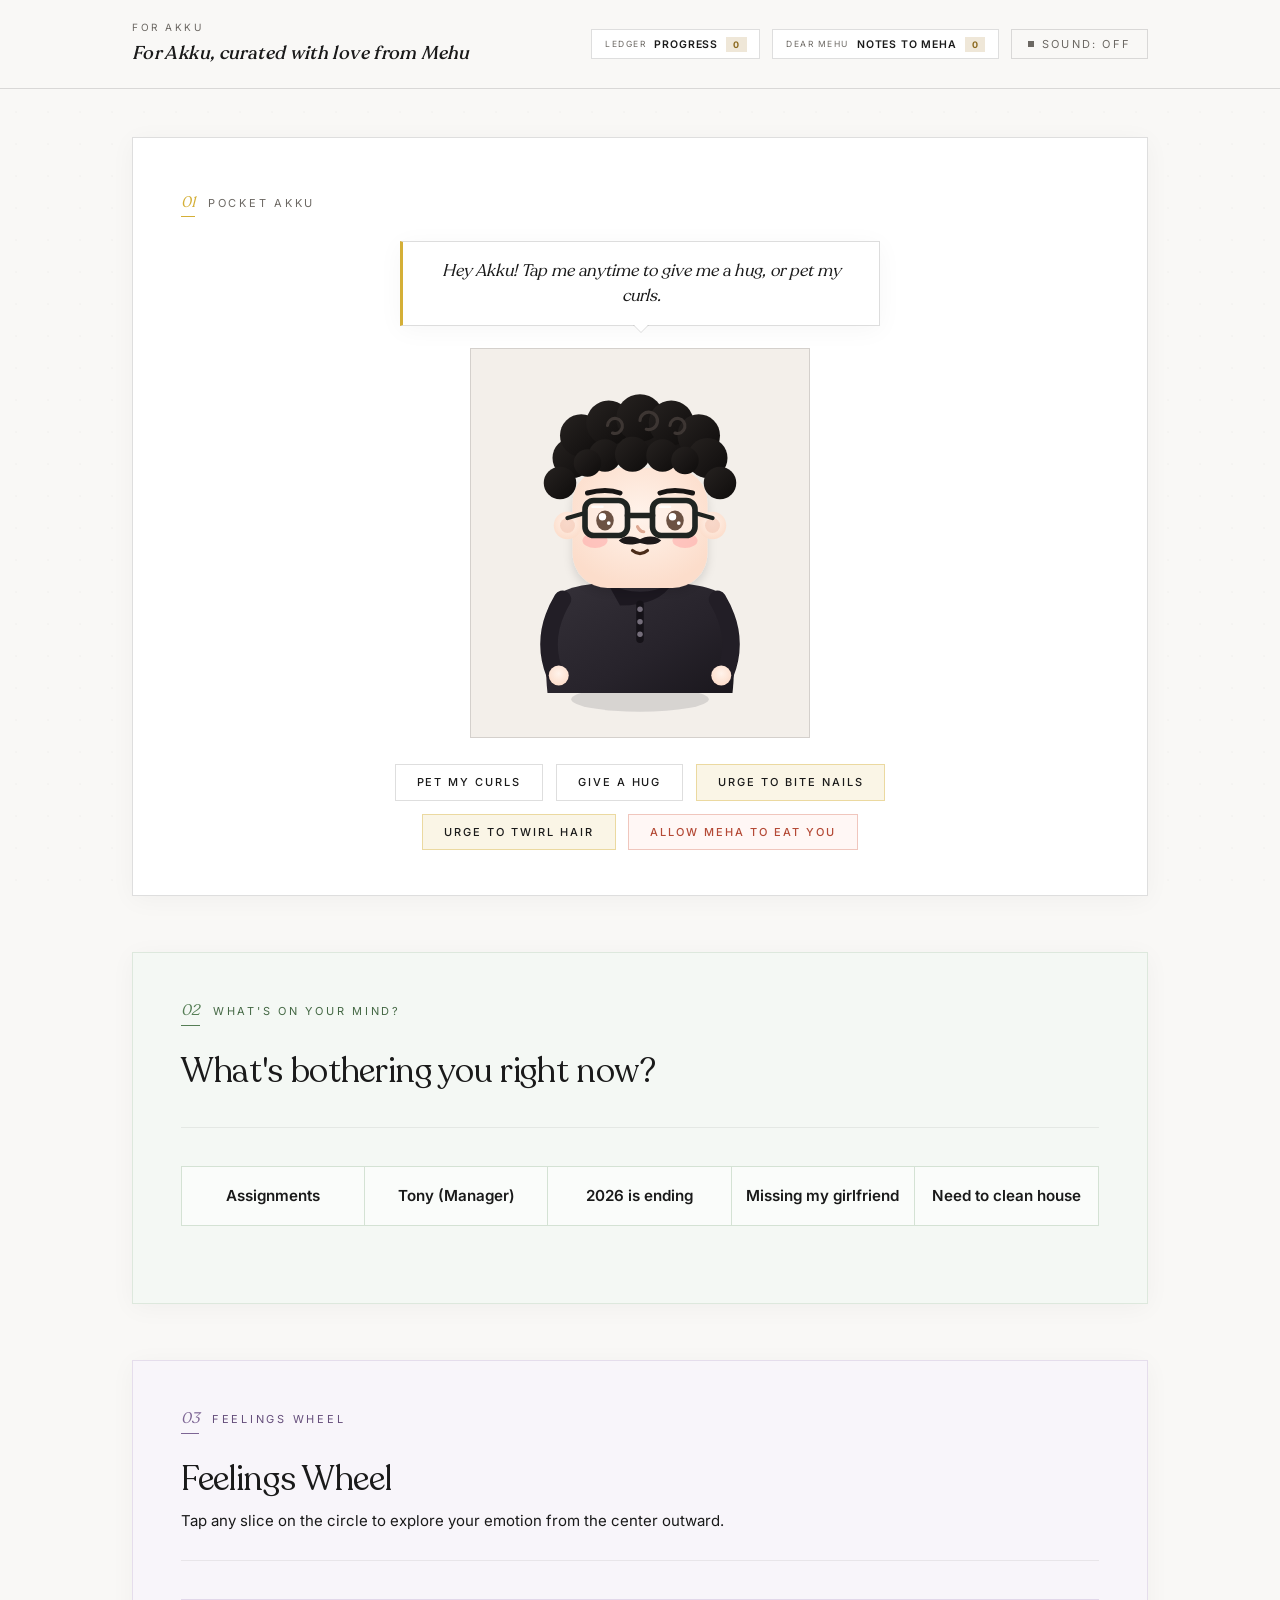
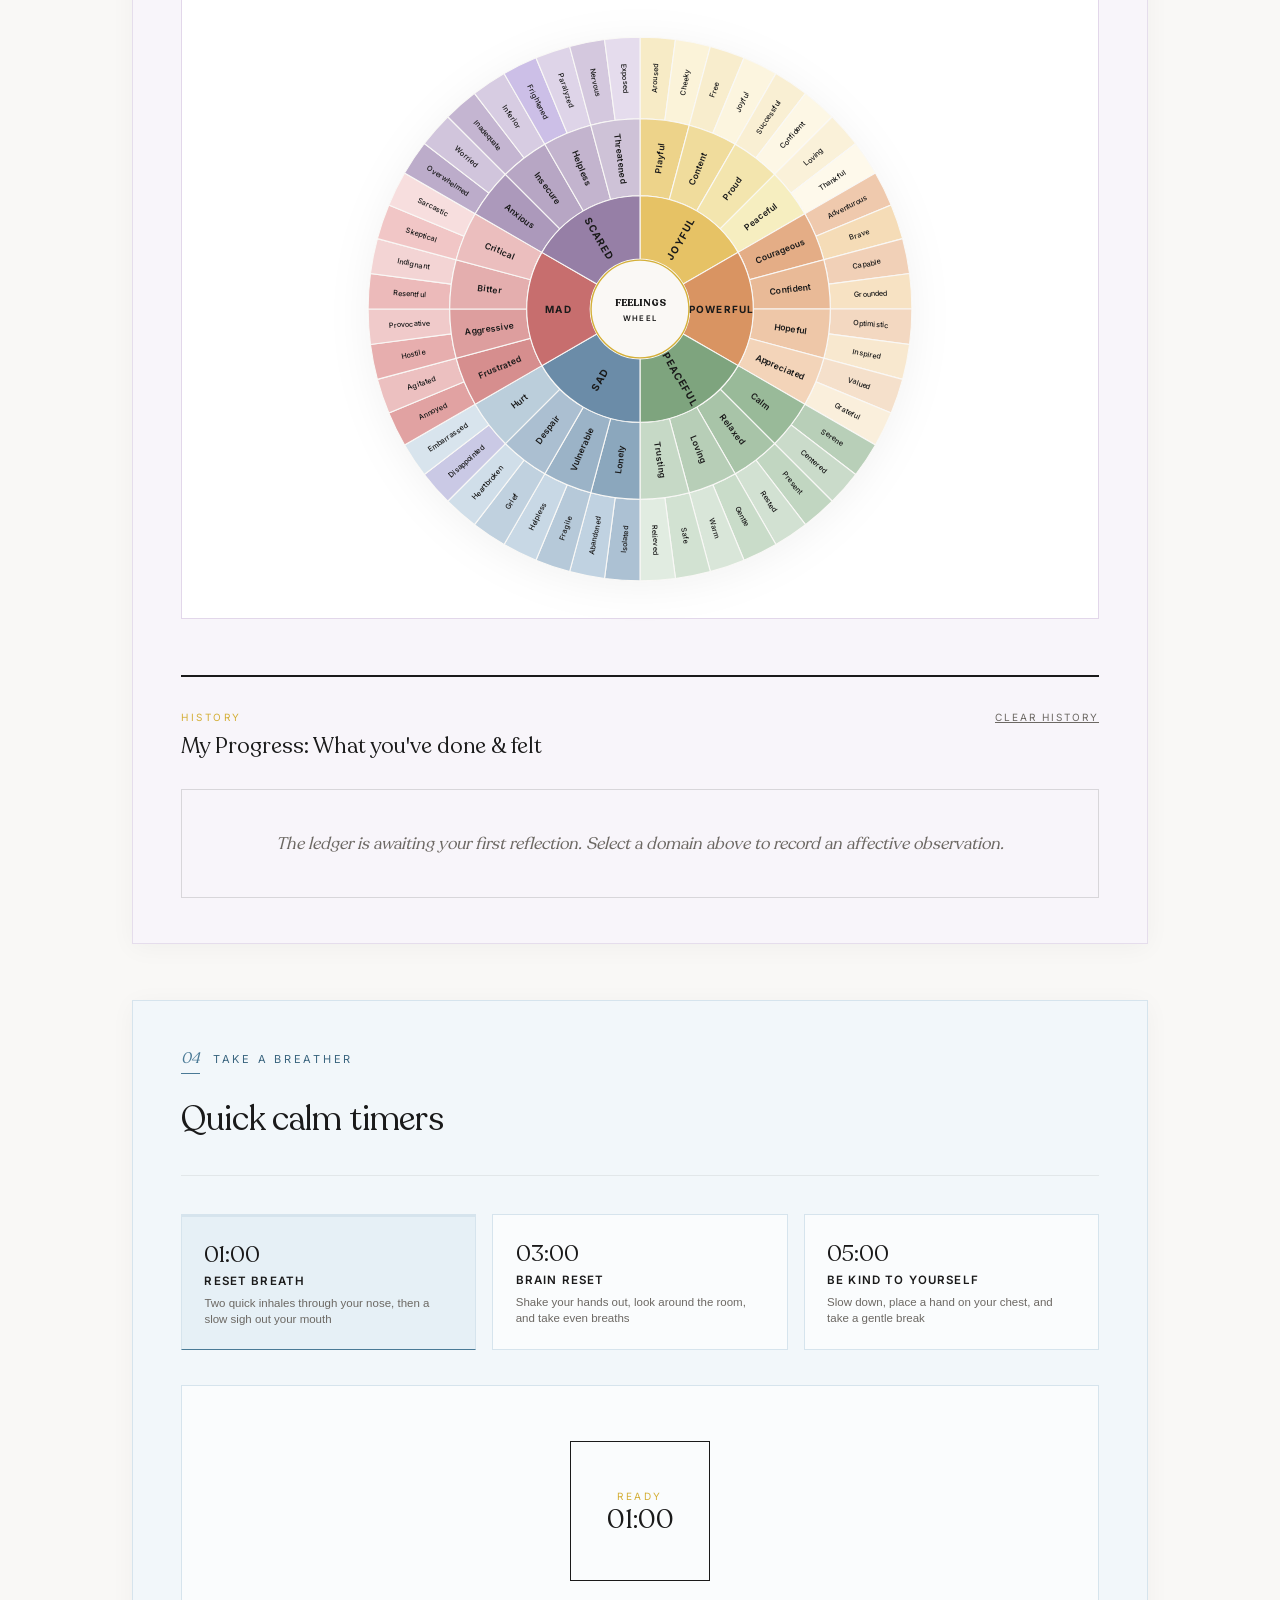
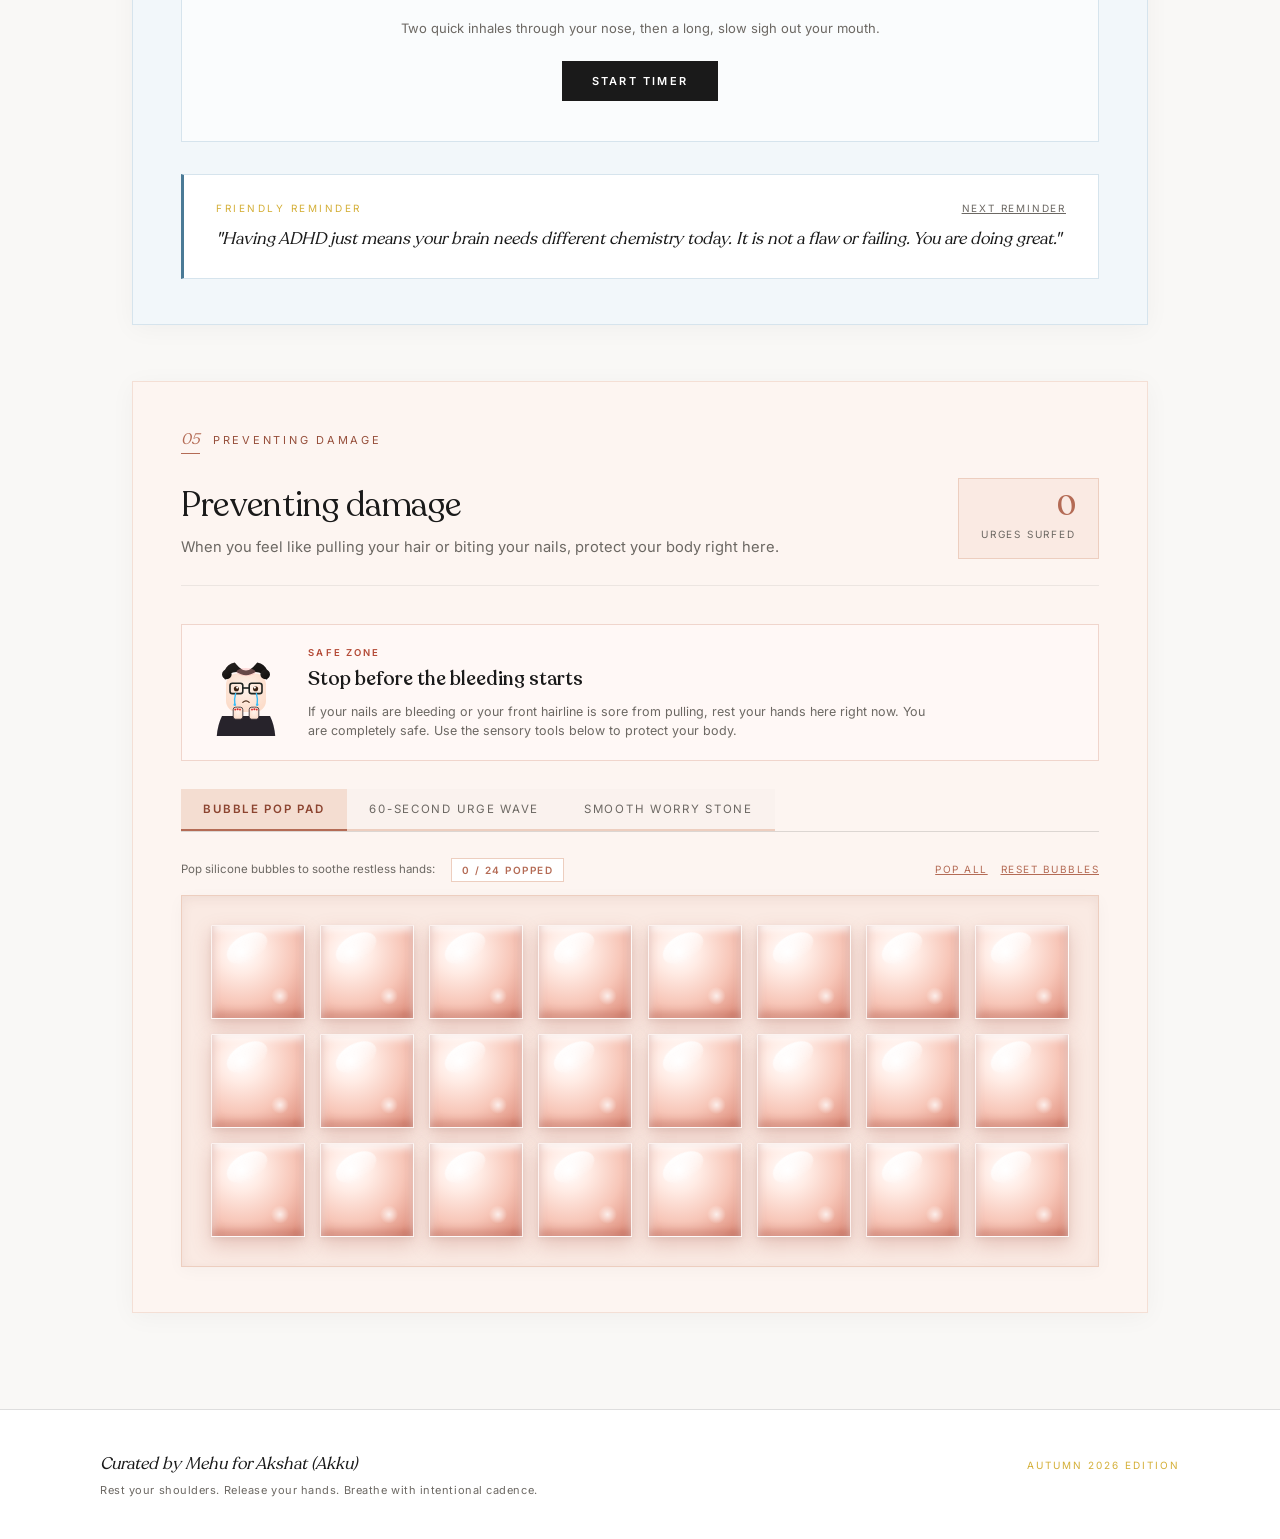
==== akku-needs/index.html @ 4891d992 "Deploy top-right progress ledger with timestamps, notes to Meha, glossy bubble pop pad with damage p" ====
<!DOCTYPE html>
<html lang="en">
<head>
  <meta charset="UTF-8">
  <meta name="viewport" content="width=device-width, initial-scale=1.0">
  <title>Sanctuary for Akku | Editorial Cognitive Space</title>
  
  <!-- Typography: Recoleta & Inter (with Fraunces & Playfair Display fallback) -->
  <link rel="preconnect" href="https://fonts.googleapis.com">
  <link rel="preconnect" href="https://fonts.gstatic.com" crossorigin>
  <link rel="preload" href="./fonts/Recoleta-Regular.woff2" as="font" type="font/woff2" crossorigin>
  <link rel="preload" href="./fonts/Recoleta-Medium.woff2" as="font" type="font/woff2" crossorigin>
  <link rel="preload" href="./fonts/Recoleta-Bold.woff2" as="font" type="font/woff2" crossorigin>
  <link href="https://fonts.googleapis.com/css2?family=Fraunces:ital,opsz,wght@0,9..144,400..700;1,9..144,400..700&family=Inter:wght@300;400;500;600;700&family=Playfair+Display:ital,wght@0,400;0,500;0,600;0,700;1,400;1,500;1,600&display=swap" rel="stylesheet">
  
  <link rel="stylesheet" href="style.css">
  <link rel="icon" href="data:image/svg+xml,<svg xmlns=%22http://www.w3.org/2000/svg%22 viewBox=%220 0 100 100%22><rect width=%22100%22 height=%22100%22 fill=%22%231A1A1A%22/><text y=%2265%22 x=%2225%22 font-family=%22serif%22 font-size=%2250%22 fill=%22%23D4AF37%22>A</text></svg>">
</head>
<body>

  <!-- Minimal Archival Grid Background -->
  <div class="editorial-grain"></div>

  <!-- Top Navigation / Editorial Bar -->
  <header class="editorial-nav">
    <div class="nav-container">
      <div class="nav-left">
        <span class="overline-label">For Akku</span>
        <h1 class="nav-title">For Akku, curated with love from Mehu</h1>
      </div>
      <div class="nav-right">
        <button id="topProgressBtn" class="editorial-nav-btn" title="View all saved progress with dates and times" aria-label="Progress Log">
          <span class="nav-btn-tag">Ledger</span>
          <span class="nav-btn-text">Progress</span>
          <span class="nav-btn-badge" id="progressCountBadge">0</span>
        </button>
        <button id="topNotesBtn" class="editorial-nav-btn" title="View all saved notes to Meha" aria-label="Notes to Meha">
          <span class="nav-btn-tag">Dear Mehu</span>
          <span class="nav-btn-text">Notes to Meha</span>
          <span class="nav-btn-badge" id="notesCountBadge">0</span>
        </button>
        <button id="soundToggle" class="minimal-toggle" title="Toggle Acoustic Feedback" aria-label="Toggle Sound">
          <span class="toggle-dot"></span>
          <span class="toggle-text" id="soundStatusText">Sound: Off</span>
        </button>
      </div>
    </div>
  </header>

  <!-- Editorial Slide-Over Drawer: Progress & Notes to Meha -->
  <div class="editorial-drawer-overlay" id="drawerOverlay" style="display: none;">
    <div class="editorial-drawer" id="editorialDrawer">
      <div class="drawer-header">
        <div class="drawer-tabs-row">
          <button class="drawer-tab active" id="drawerTabProgress" data-tab="progress">
            <span>Progress Ledger</span>
            <span class="drawer-count-badge" id="drawerProgressBadge">0</span>
          </button>
          <button class="drawer-tab" id="drawerTabNotes" data-tab="notes">
            <span>Notes to Meha</span>
            <span class="drawer-count-badge" id="drawerNotesBadge">0</span>
          </button>
        </div>
        <button class="drawer-close-btn" id="drawerCloseBtn" aria-label="Close panel">Close</button>
      </div>

      <!-- Panel 1: Progress Ledger with Date & Time -->
      <div class="drawer-panel active" id="drawerPanelProgress">
        <div class="drawer-panel-intro">
          <p class="drawer-intro-text">Every action step, calming timer, feelings reflection, and safe urge wave is tracked here with exact dates and times.</p>
          <button class="drawer-clear-btn" id="drawerClearProgressBtn">Clear Progress</button>
        </div>
        <div class="drawer-entries-list" id="drawerProgressList">
          <!-- Dynamically populated -->
        </div>
      </div>

      <!-- Panel 2: Notes to Meha -->
      <div class="drawer-panel" id="drawerPanelNotes">
        <div class="notes-composer-box">
          <span class="composer-overline">Leave a love note</span>
          <h4 class="composer-title">Write a note to Meha</h4>
          <textarea id="drawerNoteInput" class="composer-textarea" rows="3" placeholder="Write a sweet thought, gratitude, memory, or feeling for Mehu..."></textarea>
          <div class="composer-actions">
            <button id="saveDrawerNoteBtn" class="luxury-action-btn">Save Note to Meha</button>
            <span id="drawerNoteSavedNotice" class="step-done-notice" style="display: none;">Saved for Meha!</span>
          </div>
        </div>

        <div class="notes-history-header">
          <span class="history-label">Saved Love Notes</span>
          <button class="drawer-clear-btn" id="drawerClearNotesBtn">Clear Notes</button>
        </div>
        <div class="drawer-entries-list" id="drawerNotesList">
          <!-- Dynamically populated with saved notes -->
        </div>
      </div>
    </div>
  </div>

  <main class="page-layout">
    
    <!-- Hero Section: Interactive Akshat Companion -->
    <section class="editorial-card hero-section" id="heroSection">
      <div class="section-meta">
        <span class="meta-number">01</span>
        <span class="meta-label">Pocket Akku</span>
      </div>

      <div class="hero-companion-wrapper">
        <!-- Interactive Speech Bubble -->
        <div class="speech-bubble-wrapper" id="speechBubbleWrapper">
          <div id="speechBubble" class="speech-bubble">
            <p id="speechText">Hey Akku! Tap me anytime to give me a hug, or pet my curls.</p>
            <div class="bubble-arrow"></div>
          </div>
        </div>

        <!-- Interactive Akshat Avatar Stage -->
        <div class="portrait-stage" id="avatarStage" tabindex="0" role="button" title="Click Akshat to give him a hug">
          <div class="floating-hearts" id="floatingHearts"></div>

          <svg id="akshatAvatar" viewBox="0 0 240 280" class="portrait-svg" xmlns="http://www.w3.org/2000/svg">
            <defs>
              <radialGradient id="skinGrad" cx="50%" cy="40%" r="60%">
                <stop offset="0%" stop-color="#FFF3EB" />
                <stop offset="100%" stop-color="#FCDDCB" />
              </radialGradient>
              <linearGradient id="hairGrad" x1="0%" y1="0%" x2="100%" y2="100%">
                <stop offset="0%" stop-color="#262220" />
                <stop offset="60%" stop-color="#181514" />
                <stop offset="100%" stop-color="#0E0C0B" />
              </linearGradient>
              <linearGradient id="sweaterGrad" x1="0%" y1="0%" x2="100%" y2="100%">
                <stop offset="0%" stop-color="#353139" />
                <stop offset="60%" stop-color="#27232B" />
                <stop offset="100%" stop-color="#1A171D" />
              </linearGradient>
              <filter id="softShadow" x="-10%" y="-10%" width="120%" height="120%">
                <feDropShadow dx="0" dy="4" stdDeviation="4" flood-opacity="0.12"/>
              </filter>

              <!-- Apple-Bite Mask for Allow Meha to Eat You (punches holes like bites in an apple) -->
              <mask id="avatarBiteMask">
                <rect x="-40" y="-40" width="320" height="360" fill="white" />
                <!-- Dynamic bite cutouts (black shapes punch holes out of avatar) -->
                <g id="biteCutouts"></g>
              </mask>
            </defs>

            <!-- Shadow underneath -->
            <ellipse cx="120" cy="265" rx="55" ry="10" fill="#3A3845" opacity="0.15" class="ground-shadow" />

            <!-- Main Avatar Content (masked with bite cutouts) -->
            <g id="avatarContentGroup" mask="url(#avatarBiteMask)">

              <!-- Broad Shoulders & Cozy Charcoal Henley Shirt -->
              <g class="body-group">
                <path d="M 60 178 C 50 195, 42 225, 46 260 L 194 260 C 198 225, 190 195, 180 178 C 160 168, 80 168, 60 178 Z" fill="url(#sweaterGrad)" />
                <!-- Henley Collarless Curved Neckline -->
                <path d="M 94 172 Q 120 186 146 172 Q 136 190 104 190 Z" fill="#1C1820" />
                <!-- Henley Central Button Placket -->
                <rect x="117" y="186" width="6" height="34" rx="3" fill="#151218" />
                <!-- Little Henley Buttons -->
                <circle cx="120" cy="193" r="2.2" fill="#756E7B" />
                <circle cx="120" cy="203" r="2.2" fill="#756E7B" />
                <circle cx="120" cy="213" r="2.2" fill="#756E7B" />

                <!-- Normal Arms: Resting safely on desk -->
                <g id="normalArms">
                  <path d="M 58 185 Q 40 215 52 245" stroke="#221E26" stroke-width="14" stroke-linecap="round" fill="none" />
                  <path d="M 182 185 Q 200 215 188 245" stroke="#221E26" stroke-width="14" stroke-linecap="round" fill="none" />
                  <circle cx="55" cy="246" r="8" fill="url(#skinGrad)" />
                  <circle cx="185" cy="246" r="8" fill="url(#skinGrad)" />
                </g>

                <!-- Distressed Arms: Raised Hands with Short Bitten Nails & Bleeding Red Dots -->
                <g id="distressedArms" style="display: none;">
                  <!-- Left Arm & Hand -->
                  <path d="M 58 185 Q 46 160 88 162" stroke="#221E26" stroke-width="14" stroke-linecap="round" fill="none" />
                  <circle cx="92" cy="162" r="10" fill="url(#skinGrad)" />
                  <!-- 4 stubby fingers with bitten-down nails -->
                  <rect x="83" y="146" width="5.5" height="14" rx="2.5" fill="url(#skinGrad)" />
                  <rect x="89.5" y="143" width="5.5" height="17" rx="2.5" fill="url(#skinGrad)" />
                  <rect x="96" y="144" width="5.5" height="16" rx="2.5" fill="url(#skinGrad)" />
                  <rect x="102.5" y="148" width="5" height="12" rx="2.5" fill="url(#skinGrad)" />
                  <!-- Small bitten nails -->
                  <rect x="84" y="147" width="3.5" height="2" fill="#E8D5CA" />
                  <rect x="90.5" y="144" width="3.5" height="2" fill="#E8D5CA" />
                  <rect x="97" y="145" width="3.5" height="2" fill="#E8D5CA" />
                  <rect x="103.5" y="149" width="3" height="1.8" fill="#E8D5CA" />
                  <!-- Bleeding red dots on bitten nails -->
                  <circle cx="85.8" cy="149" r="1.6" fill="#DC2626" />
                  <circle cx="92.2" cy="146" r="1.8" fill="#DC2626" />
                  <circle cx="98.8" cy="147" r="1.7" fill="#DC2626" />
                  <circle cx="105" cy="151" r="1.4" fill="#DC2626" />

                  <!-- Right Arm & Hand -->
                  <path d="M 182 185 Q 194 160 152 162" stroke="#221E26" stroke-width="14" stroke-linecap="round" fill="none" />
                  <circle cx="148" cy="162" r="10" fill="url(#skinGrad)" />
                  <!-- 4 stubby fingers with bitten-down nails -->
                  <rect x="132.5" y="148" width="5" height="12" rx="2.5" fill="url(#skinGrad)" />
                  <rect x="138.5" y="144" width="5.5" height="16" rx="2.5" fill="url(#skinGrad)" />
                  <rect x="145" y="143" width="5.5" height="17" rx="2.5" fill="url(#skinGrad)" />
                  <rect x="151.5" y="146" width="5.5" height="14" rx="2.5" fill="url(#skinGrad)" />
                  <!-- Small bitten nails -->
                  <rect x="133.5" y="149" width="3" height="1.8" fill="#E8D5CA" />
                  <rect x="139.5" y="145" width="3.5" height="2" fill="#E8D5CA" />
                  <rect x="146" y="144" width="3.5" height="2" fill="#E8D5CA" />
                  <rect x="152.5" y="147" width="3.5" height="2" fill="#E8D5CA" />
                  <!-- Bleeding red dots on bitten nails -->
                  <circle cx="135" cy="151" r="1.4" fill="#DC2626" />
                  <circle cx="141.2" cy="147" r="1.7" fill="#DC2626" />
                  <circle cx="147.8" cy="146" r="1.8" fill="#DC2626" />
                  <circle cx="154.2" cy="149" r="1.6" fill="#DC2626" />
                </g>
              </g>

              <!-- Head Group (Square Jawline + Fair Skin + Memoji Details) -->
              <g class="head-group" id="headGroup">
                <rect x="66" y="80" width="108" height="96" rx="28" fill="url(#skinGrad)" filter="url(#softShadow)" />

                <!-- Ears -->
                <circle cx="62" cy="126" r="11" fill="url(#skinGrad)" />
                <circle cx="178" cy="126" r="11" fill="url(#skinGrad)" />
                <circle cx="62" cy="126" r="6" fill="#F4C7B5" opacity="0.6" />
                <circle cx="178" cy="126" r="6" fill="#F4C7B5" opacity="0.6" />

                <!-- Blush Cheeks -->
                <ellipse cx="84" cy="138" rx="10" ry="6" fill="#FF9A9E" opacity="0.45" class="blush" id="leftBlush" />
                <ellipse cx="156" cy="138" rx="10" ry="6" fill="#FF9A9E" opacity="0.45" class="blush" id="rightBlush" />

                <!-- Normal Brown Eyes -->
                <g class="eyes" id="avatarEyes">
                  <ellipse cx="92" cy="122" rx="7" ry="8" fill="#4B2C1A" />
                  <circle cx="90" cy="119" r="3" fill="#FFFFFF" />
                  <circle cx="95" cy="124" r="1.5" fill="#FFFFFF" />
                  <ellipse cx="148" cy="122" rx="7" ry="8" fill="#4B2C1A" />
                  <circle cx="146" cy="119" r="3" fill="#FFFFFF" />
                  <circle cx="151" cy="124" r="1.5" fill="#FFFFFF" />
                </g>

                <!-- Happy Squinting Eyes (for hugs & petting curls) -->
                <g class="eyes-happy" id="avatarHappyEyes" style="display: none;">
                  <path d="M 85 124 Q 92 116 99 124" stroke="#4B2C1A" stroke-width="3.5" stroke-linecap="round" fill="none" />
                  <path d="M 141 124 Q 148 116 155 124" stroke="#4B2C1A" stroke-width="3.5" stroke-linecap="round" fill="none" />
                </g>

                <!-- Sad Distressed Eyes with Crying Streaming Tears -->
                <g class="eyes-sad" id="avatarSadEyes" style="display: none;">
                  <ellipse cx="92" cy="125" rx="7.5" ry="8.5" fill="#3D2415" />
                  <circle cx="93.5" cy="122" r="3.8" fill="#FFFFFF" />
                  <circle cx="89.5" cy="127" r="1.5" fill="#FFFFFF" />
                  <ellipse cx="148" cy="125" rx="7.5" ry="8.5" fill="#3D2415" />
                  <circle cx="146.5" cy="122" r="3.8" fill="#FFFFFF" />
                  <circle cx="150.5" cy="127" r="1.5" fill="#FFFFFF" />
                  <!-- Teardrop pools beneath lower eyelids -->
                  <ellipse cx="92" cy="133" rx="7" ry="3" fill="#7DD3FC" opacity="0.85" />
                  <ellipse cx="148" cy="133" rx="7" ry="3" fill="#7DD3FC" opacity="0.85" />
                  <!-- Streaming teardrops rolling down cheeks -->
                  <path d="M 88 135 C 84 146, 88 155, 86 164 C 83 155, 87 146, 88 135 Z" fill="#38BDF8" opacity="0.9" />
                  <circle cx="86" cy="165" r="2.8" fill="#38BDF8" />
                  <path d="M 152 135 C 156 146, 152 155, 154 164 C 157 155, 153 146, 152 135 Z" fill="#38BDF8" opacity="0.9" />
                  <circle cx="154" cy="165" r="2.8" fill="#38BDF8" />
                </g>

                <!-- Black Square Glasses (matching his signature look) -->
                <g class="glasses" id="glassesGroup">
                  <rect x="76" y="106" width="34" height="28" rx="7" fill="rgba(255,255,255,0.18)" stroke="#1F2421" stroke-width="4.5" />
                  <rect x="130" y="106" width="34" height="28" rx="7" fill="rgba(255,255,255,0.18)" stroke="#1F2421" stroke-width="4.5" />
                  <line x1="110" y1="118" x2="130" y2="118" stroke="#1F2421" stroke-width="4.5" stroke-linecap="round" />
                  <line x1="76" y1="116" x2="62" y2="120" stroke="#1F2421" stroke-width="3.5" stroke-linecap="round" />
                  <line x1="164" y1="116" x2="178" y2="120" stroke="#1F2421" stroke-width="3.5" stroke-linecap="round" />
                  <line x1="82" y1="111" x2="90" y2="111" stroke="#FFFFFF" stroke-width="2" stroke-linecap="round" opacity="0.75" />
                  <line x1="136" y1="111" x2="144" y2="111" stroke="#FFFFFF" stroke-width="2" stroke-linecap="round" opacity="0.75" />
                </g>

                <!-- Eyebrows: Normal vs Sad -->
                <g id="normalEyebrows">
                  <path d="M 78 100 Q 93 96 104 100" stroke="#181514" stroke-width="4" stroke-linecap="round" fill="none" />
                  <path d="M 136 100 Q 147 96 162 100" stroke="#181514" stroke-width="4" stroke-linecap="round" fill="none" />
                </g>
                <g id="sadEyebrows" style="display: none;">
                  <path d="M 76 96 Q 90 102 104 96" stroke="#181514" stroke-width="4" stroke-linecap="round" fill="none" />
                  <path d="M 136 96 Q 150 102 164 96" stroke="#181514" stroke-width="4" stroke-linecap="round" fill="none" />
                </g>

                <!-- Nose -->
                <path d="M 118 127 Q 120 131 123 131" stroke="#DDA892" stroke-width="2.5" stroke-linecap="round" fill="none" />

                <!-- Akshat's Signature Cute Moustache -->
                <path id="avatarMoustache" d="M 103 138 C 109 133, 116 135, 120 137 C 124 135, 131 133, 137 138 C 132 143, 124 141, 120 140 C 116 141, 108 143, 103 138 Z" fill="#1C1819" />

                <!-- Mouth: Normal smile vs Sad frown -->
                <path id="avatarMouth" d="M 114 146 Q 120 151 126 146" stroke="#4B2C1A" stroke-width="2.5" stroke-linecap="round" fill="none" />
                <path id="avatarSadMouth" d="M 113 151 Q 120 144 127 151" stroke="#4B2C1A" stroke-width="2.5" stroke-linecap="round" fill="none" style="display: none;" />

                <!-- Distressed Hair: Balding from the front from hair pulling / twirling -->
                <g class="distressed-hair-group" id="distressedHairGroup" style="display: none;">
                  <!-- Receded hairline base shape with high exposed forehead -->
                  <path d="M 64 94 C 54 84, 60 56, 85 54 C 95 62, 105 68, 120 68 C 135 68, 145 62, 155 54 C 180 56, 186 84, 176 94 C 172 82, 160 74, 150 74 C 138 78, 132 82, 120 82 C 108 82, 102 78, 90 74 C 80 74, 68 82, 64 94 Z" fill="url(#hairGrad)" />
                  <!-- Exposed irritated scalp on the high balding forehead -->
                  <ellipse cx="120" cy="74" rx="26" ry="12" fill="#FCA5A5" opacity="0.32" />
                  <!-- Side curls still remaining -->
                  <circle cx="66" cy="76" r="14" fill="url(#hairGrad)" />
                  <circle cx="56" cy="92" r="12" fill="url(#hairGrad)" />
                  <circle cx="174" cy="76" r="14" fill="url(#hairGrad)" />
                  <circle cx="184" cy="92" r="12" fill="url(#hairGrad)" />
                  <!-- Thinning, sparse broken hair strands on balding front -->
                  <path d="M 112 66 Q 115 72 113 78" stroke="#262220" stroke-width="1.8" stroke-linecap="round" fill="none" />
                  <path d="M 120 64 Q 122 71 121 77" stroke="#262220" stroke-width="1.8" stroke-linecap="round" fill="none" />
                  <path d="M 127 66 Q 125 72 128 78" stroke="#262220" stroke-width="1.8" stroke-linecap="round" fill="none" />
                </g>

                <!-- Curly Dark Hair (normal full cute curls) -->
                <g class="curls-group" id="curlsGroup">
                  <path d="M 62 94 C 52 80, 58 48, 85 42 C 105 36, 135 36, 155 42 C 182 48, 188 80, 178 94 C 174 80, 162 68, 150 68 C 136 68, 130 76, 120 74 C 110 76, 104 68, 90 68 C 78 68, 68 80, 62 94 Z" fill="url(#hairGrad)" />

                  <!-- Clustered Curls -->
                  <circle cx="66" cy="72" r="16" fill="url(#hairGrad)" class="curl-cluster" />
                  <circle cx="56" cy="92" r="13" fill="url(#hairGrad)" class="curl-cluster" />
                  <circle cx="73" cy="54" r="17" fill="url(#hairGrad)" class="curl-cluster" />
                  <circle cx="95" cy="44" r="18" fill="url(#hairGrad)" class="curl-cluster" />
                  <circle cx="120" cy="40" r="19" fill="url(#hairGrad)" class="curl-cluster" />
                  <circle cx="145" cy="44" r="18" fill="url(#hairGrad)" class="curl-cluster" />
                  <circle cx="167" cy="54" r="17" fill="url(#hairGrad)" class="curl-cluster" />
                  <circle cx="174" cy="72" r="16" fill="url(#hairGrad)" class="curl-cluster" />
                  <circle cx="184" cy="92" r="13" fill="url(#hairGrad)" class="curl-cluster" />
                  <circle cx="92" cy="70" r="13" fill="url(#hairGrad)" class="curl-cluster" />
                  <circle cx="114" cy="69" r="14" fill="url(#hairGrad)" class="curl-cluster" />
                  <circle cx="138" cy="70" r="13" fill="url(#hairGrad)" class="curl-cluster" />
                  <circle cx="156" cy="74" r="11" fill="url(#hairGrad)" class="curl-cluster" />
                  <circle cx="78" cy="76" r="11" fill="url(#hairGrad)" class="curl-cluster" />

                  <!-- Curl Wave Accents -->
                  <path d="M 94 46 A 6 6 0 1 1 98 52" stroke="#3D3633" stroke-width="2.5" fill="none" stroke-linecap="round" />
                  <path d="M 120 42 A 7 7 0 1 1 125 49" stroke="#3D3633" stroke-width="2.5" fill="none" stroke-linecap="round" />
                  <path d="M 144 46 A 6 6 0 1 1 148 52" stroke="#3D3633" stroke-width="2.5" fill="none" stroke-linecap="round" />
                </g>
              </g>
            </g>

            <!-- Visual Scalloped Apple Bite Marks (edges along bitten pieces) -->
            <g id="biteVisualBorders"></g>
          </svg>

          <!-- Eaten Heart Stage (Appears when all bites taken) -->
          <div class="eaten-heart-stage" id="eatenHeartStage" style="display: none;" role="button" tabindex="0" title="Click anywhere to bring Akku back">
            <div class="heart-pulse-box" id="heartPulseBox">
              <svg class="editorial-red-heart" viewBox="0 0 120 120" width="105" height="105" aria-hidden="true">
                <defs>
                  <radialGradient id="heartRedGrad" cx="35%" cy="30%" r="70%">
                    <stop offset="0%" stop-color="#E54848" />
                    <stop offset="55%" stop-color="#C52828" />
                    <stop offset="100%" stop-color="#8F1515" />
                  </radialGradient>
                </defs>
                <path d="M 60 104 C 28 76 8 54 8 33 C 8 16 21 6 37 6 C 47 6 56 12 60 19 C 64 12 73 6 83 6 C 99 6 112 16 112 33 C 112 54 92 76 60 104 Z" fill="url(#heartRedGrad)" />
                <path d="M 28 18 C 20 25 16 34 16 43" stroke="rgba(255,255,255,0.45)" stroke-width="3" stroke-linecap="round" fill="none" />
              </svg>
              <span class="heart-love-text">Love you</span>
              <span class="heart-tap-hint">Click anywhere to bring my face back</span>
            </div>
            <button class="restore-akku-btn" id="restoreAkkuBtn">Bring my face back</button>
          </div>
        </div>

        <!-- Immediate Anchoring Controls -->
        <div class="anchoring-controls">
          <button class="editorial-chip" id="patHeadBtn">
            <span class="chip-text">Pet my curls</span>
          </button>
          <button class="editorial-chip" id="hugBtn">
            <span class="chip-text">Give a hug</span>
          </button>
          <button class="editorial-chip chip-highlight" id="urgeBiteBtn">
            <span class="chip-text">Urge to bite nails</span>
          </button>
          <button class="editorial-chip chip-highlight" id="urgeTwirlBtn">
            <span class="chip-text">Urge to twirl hair</span>
          </button>
          <button class="editorial-chip chip-eat" id="eatAkkuBtn">
            <span class="chip-text">Allow Meha to eat you</span>
          </button>
        </div>
      </div>
    </section>

    <!-- Section 2: What's Bothering You? -->
    <section class="editorial-card" id="anxietyWorksheetSection">
      <div class="section-meta">
        <span class="meta-number">02</span>
        <span class="meta-label">What's on your mind?</span>
      </div>

      <div class="section-header-block">
        <h2 class="section-headline">What's bothering you right now?</h2>
      </div>

      <!-- Problem Selector Grid (Short, colloquial, no sub-points) -->
      <div class="stressor-grid">
        <button class="stressor-tab" data-stressor="assignments">
          <span class="tab-name">Assignments</span>
        </button>
        <button class="stressor-tab" data-stressor="tony">
          <span class="tab-name">Tony (Manager)</span>
        </button>
        <button class="stressor-tab" data-stressor="year_ending">
          <span class="tab-name">2026 is ending</span>
        </button>
        <button class="stressor-tab" data-stressor="missing_girlfriend">
          <span class="tab-name">Missing my girlfriend</span>
        </button>
        <button class="stressor-tab" data-stressor="clean_house">
          <span class="tab-name">Need to clean house</span>
        </button>
      </div>

      <!-- Active Action Panel (hidden until a problem is clicked!) -->
      <div class="cbt-workspace-panel" id="cbtWorkspace" style="display: none;">
        <div class="workspace-header">
          <div class="workspace-title-group">
            <span class="workspace-index-label" id="worksheetIndexLabel">Try to do this:</span>
            <h3 class="workspace-title" id="worksheetTitle">Assignments</h3>
          </div>
          <div class="workspace-progress">
            <span class="progress-label">Done:</span>
            <span class="progress-count" id="cbtCompletedCount">0 / 4</span>
          </div>
        </div>

        <!-- 4 Step Options -->
        <div class="cbt-steps-container" id="cbtStepsList">
          <!-- Dynamically populated via app.js -->
        </div>

        <!-- Interactive Work Box (where he does the work and submits) -->
        <div class="step-work-box" id="stepWorkBox" style="display: none;">
          <span class="step-work-badge" id="stepWorkBadge">Option 01</span>
          <h4 class="step-work-title" id="stepWorkTitle">Just 5 minutes</h4>
          <p class="step-work-prompt" id="stepWorkPrompt">What is one tiny 5-minute step you can do right now?</p>
          <textarea id="stepWorkInput" class="step-work-textarea" placeholder="Type your thoughts or action here..."></textarea>
          <div class="step-work-actions">
            <button id="submitStepWorkBtn" class="luxury-action-btn">Done! Save to My Progress</button>
            <span id="stepDoneNotice" class="step-done-notice">Saved to your progress ledger!</span>
          </div>
        </div>
      </div>
    </section>

    <!-- Section 3: Feelings Wheel -->
    <section class="editorial-card" id="feelingsWheelSection">
      <div class="section-meta">
        <span class="meta-number">03</span>
        <span class="meta-label">Feelings Wheel</span>
      </div>

      <div class="section-header-block">
        <h2 class="section-headline">Feelings Wheel</h2>
        <p class="editorial-sub-text">Tap any slice on the circle to explore your emotion from the center outward.</p>
      </div>

      <!-- Circular Therapy Feelings Wheel Container -->
      <div class="wheel-stage-container">
        <svg id="therapyWheelSvg" viewBox="0 0 640 640" class="therapy-feelings-wheel-svg" role="img" aria-label="Interactive therapy feelings wheel">
          <!-- Dynamically generated via app.js -->
        </svg>
      </div>

      <!-- Interactive Selection & Somatic Card (appears when a feeling is tapped) -->
      <div class="wheel-selection-card" id="wheelSelectionCard" style="display: none;">
        <div class="selection-card-header">
          <span class="step-work-badge">Selected Feeling</span>
          <div class="wheel-breadcrumb" id="wheelBreadcrumb"></div>
        </div>

        <div class="somatic-prompt-block">
          <span class="somatic-prompt-label">Where do you feel this in your body right now?</span>
          <div class="somatic-chips-wrap" id="somaticChipsWrap">
            <!-- Populated dynamically with somatic sensations -->
          </div>
        </div>

        <div class="underline-input-wrap">
          <input type="text" id="journalEntryNote" class="editorial-underline-input" placeholder="Add a quick note or what made you feel this way..." autocomplete="off">
        </div>

        <div class="selection-actions-row">
          <button id="submitProgressEntryBtn" class="luxury-action-btn">
            <span>Save to My Progress</span>
          </button>
          <span id="journalDoneNotice" class="step-done-notice">Saved to your progress ledger!</span>
        </div>
      </div>

      <!-- My Progress: Archival Journal Log -->
      <div class="my-progress-archive" id="progressArchiveBox">
        <div class="archive-header">
          <div class="archive-title-meta">
            <span class="archive-tag">History</span>
            <h3 class="archive-headline">My Progress: What you've done & felt</h3>
          </div>
          <button id="clearArchiveBtn" class="archive-clear-btn" title="Clear history">Clear History</button>
        </div>

        <div class="archive-list" id="archiveEntriesList">
          <!-- Dynamically populated or empty state -->
        </div>
      </div>
    </section>

    <!-- Section 4: Quick Calm Timers -->
    <section class="editorial-card" id="calmingTimersSection">
      <div class="section-meta">
        <span class="meta-number">04</span>
        <span class="meta-label">Take a breather</span>
      </div>

      <div class="section-header-block">
        <h2 class="section-headline">Quick calm timers</h2>
      </div>

      <!-- Timer Selector Options -->
      <div class="timer-category-selector">
        <button class="timer-select-tab active" data-timer="sigh">
          <span class="timer-tab-duration">01:00</span>
          <span class="timer-tab-title">Reset breath</span>
          <span class="timer-tab-info">Two quick inhales through your nose, then a slow sigh out your mouth</span>
        </button>
        <button class="timer-select-tab" data-timer="adhd_reset">
          <span class="timer-tab-duration">03:00</span>
          <span class="timer-tab-title">Brain reset</span>
          <span class="timer-tab-info">Shake your hands out, look around the room, and take even breaths</span>
        </button>
        <button class="timer-select-tab" data-timer="self_compassion">
          <span class="timer-tab-duration">05:00</span>
          <span class="timer-tab-title">Be kind to yourself</span>
          <span class="timer-tab-info">Slow down, place a hand on your chest, and take a gentle break</span>
        </button>
      </div>

      <!-- Active Timer Canvas -->
      <div class="timer-execution-bay">
        <div class="timer-visual-frame">
          <div class="hairline-timer-circle" id="timerCircle">
            <div class="circle-inner-data">
              <span class="pacing-cue" id="timerPacingCue">Ready</span>
              <span class="clock-readout" id="timerClockDigits">01:00</span>
            </div>
          </div>
        </div>

        <p class="timer-protocol-desc" id="timerProtocolDesc">
          Two quick inhales through your nose, then a long, slow sigh out your mouth.
        </p>

        <div class="timer-controls-row">
          <button id="toggleTimerBtn" class="luxury-action-btn">
            <span id="timerBtnText">Start timer</span>
          </button>
          <button id="cancelTimerBtn" class="secondary-plain-btn" style="display: none;">Cancel</button>
        </div>
      </div>

      <!-- Affirmation Ledger -->
      <div class="affirmation-ledger">
        <div class="ledger-header">
          <span class="ledger-overline">Friendly reminder</span>
          <button id="nextAffirmationBtn" class="ledger-refresh-btn">Next reminder</button>
        </div>
        <blockquote class="ledger-quote" id="affirmationQuote">
          "Having ADHD just means your brain needs different chemistry today. It is not a flaw or failing. You are doing great."
        </blockquote>
      </div>
    </section>

    <!-- Section 5: Preventing Damage -->
    <section class="editorial-card" id="busyHandsSection">
      <div class="section-meta">
        <span class="meta-number">05</span>
        <span class="meta-label">Preventing damage</span>
      </div>

      <div class="section-header-block">
        <div class="streak-header-wrap">
          <div>
            <h2 class="section-headline">Preventing damage</h2>
            <p class="section-subtext">When you feel like pulling your hair or biting your nails, protect your body right here.</p>
          </div>
          <div class="streak-counter-box">
            <span class="streak-digits" id="streakDigits">0</span>
            <span class="streak-label">Urges surfed</span>
          </div>
        </div>
      </div>

      <!-- Empathy & Safe Zone Banner -->
      <div class="damage-prevention-banner">
        <div class="banner-avatar-mini">
          <!-- Mini SVG portrait of vulnerable Akku needing protection -->
          <svg viewBox="0 0 100 110" width="80" height="88" class="mini-distressed-svg" aria-label="Akku needing protection">
            <defs>
              <radialGradient id="miniSkin" cx="50%" cy="40%" r="60%">
                <stop offset="0%" stop-color="#FFF3EB" />
                <stop offset="100%" stop-color="#FCDDCB" />
              </radialGradient>
              <linearGradient id="miniHair" x1="0%" y1="0%" x2="100%" y2="100%">
                <stop offset="0%" stop-color="#262220" />
                <stop offset="100%" stop-color="#0E0C0B" />
              </linearGradient>
            </defs>
            <!-- Body -->
            <path d="M 20 85 C 15 95, 12 110, 14 120 L 86 120 C 88 110, 85 95, 80 85 Z" fill="#27232B" />
            <!-- Head -->
            <rect x="25" y="32" width="50" height="48" rx="14" fill="url(#miniSkin)" />
            <!-- Balding front hairline -->
            <path d="M 24 40 C 20 34, 23 20, 36 18 C 41 24, 45 28, 50 28 C 55 28, 59 24, 64 18 C 77 20, 80 34, 76 40 C 73 34, 68 30, 62 30 C 58 32, 54 34, 50 34 C 46 34, 42 32, 38 30 C 32 30, 27 34, 24 40 Z" fill="url(#miniHair)" />
            <ellipse cx="50" cy="30" rx="12" ry="5" fill="#FCA5A5" opacity="0.35" />
            <circle cx="26" cy="33" r="6" fill="url(#miniHair)" />
            <circle cx="74" cy="33" r="6" fill="url(#miniHair)" />
            <!-- Glasses -->
            <rect x="30" y="44" width="16" height="13" rx="3" fill="none" stroke="#1F2421" stroke-width="2" />
            <rect x="54" y="44" width="16" height="13" rx="3" fill="none" stroke="#1F2421" stroke-width="2" />
            <line x1="46" y1="50" x2="54" y2="50" stroke="#1F2421" stroke-width="2" />
            <!-- Sad Crying Eyes -->
            <circle cx="38" cy="51" r="3.2" fill="#3D2415" />
            <circle cx="39" cy="49.5" r="1.4" fill="#FFFFFF" />
            <circle cx="62" cy="51" r="3.2" fill="#3D2415" />
            <circle cx="61" cy="49.5" r="1.4" fill="#FFFFFF" />
            <!-- Teardrops streaming -->
            <path d="M 37 57 Q 35 64 36 70" stroke="#38BDF8" stroke-width="1.8" stroke-linecap="round" fill="none" />
            <circle cx="36" cy="71" r="1.6" fill="#38BDF8" />
            <path d="M 63 57 Q 65 64 64 70" stroke="#38BDF8" stroke-width="1.8" stroke-linecap="round" fill="none" />
            <circle cx="64" cy="71" r="1.6" fill="#38BDF8" />
            <!-- Sad Mouth -->
            <path d="M 46 68 Q 50 64 54 68" stroke="#4B2C1A" stroke-width="1.5" stroke-linecap="round" fill="none" />
            <!-- Raised Hands with Bitten Nails and Bleeding Dots -->
            <rect x="34" y="74" width="12" height="15" rx="3" fill="url(#miniSkin)" stroke="#27232B" stroke-width="1" />
            <rect x="54" y="74" width="12" height="15" rx="3" fill="url(#miniSkin)" stroke="#27232B" stroke-width="1" />
            <!-- Tiny Bitten Nails -->
            <rect x="35.5" y="75" width="2" height="1.2" fill="#E8D5CA" />
            <rect x="38.5" y="74.5" width="2" height="1.2" fill="#E8D5CA" />
            <rect x="41.5" y="75" width="2" height="1.2" fill="#E8D5CA" />
            <rect x="56.5" y="75" width="2" height="1.2" fill="#E8D5CA" />
            <rect x="59.5" y="74.5" width="2" height="1.2" fill="#E8D5CA" />
            <rect x="62.5" y="75" width="2" height="1.2" fill="#E8D5CA" />
            <!-- Red Bleeding Dots on Nails -->
            <circle cx="36.5" cy="77" r="1.2" fill="#DC2626" />
            <circle cx="39.5" cy="76.5" r="1.3" fill="#DC2626" />
            <circle cx="42.5" cy="77" r="1.2" fill="#DC2626" />
            <circle cx="57.5" cy="77" r="1.2" fill="#DC2626" />
            <circle cx="60.5" cy="76.5" r="1.3" fill="#DC2626" />
            <circle cx="63.5" cy="77" r="1.2" fill="#DC2626" />
          </svg>
        </div>
        <div class="banner-copy">
          <span class="banner-badge">Safe zone</span>
          <h3 class="banner-title">Stop before the bleeding starts</h3>
          <p class="banner-text">If your nails are bleeding or your front hairline is sore from pulling, rest your hands here right now. You are completely safe. Use the sensory tools below to protect your body.</p>
        </div>
      </div>

      <!-- Sub-Tool Navigation -->
      <div class="tactile-tabs-row">
        <button class="tactile-tab active" data-tab="matrix">Bubble pop pad</button>
        <button class="tactile-tab" data-tab="surfer">60-Second urge wave</button>
        <button class="tactile-tab" data-tab="stone">Smooth worry stone</button>
      </div>

      <!-- Tool 1: Tactile Bubble Pop Matrix -->
      <div class="tactile-panel active" id="panelMatrix">
        <div class="matrix-bar">
          <div class="matrix-info-wrap">
            <span class="matrix-instruction">Pop silicone bubbles to soothe restless hands:</span>
            <span class="matrix-counter-chip" id="matrixPopCounter">0 / 24 popped</span>
          </div>
          <div class="matrix-actions-wrap">
            <button id="popAllMatrixBtn" class="matrix-action-link">Pop all</button>
            <button id="resetMatrixBtn" class="matrix-reset-link">Reset bubbles</button>
          </div>
        </div>
        <div class="tactile-matrix-grid" id="matrixGrid">
          <!-- 24 3D tactile silicone bubbles -->
        </div>

        <!-- Completion Card: "Better than hurting your body, huh?" -->
        <div class="matrix-completion-card" id="matrixCompletionCard" style="display: none;">
          <div class="completion-card-inner">
            <span class="completion-pill">Protected your hands</span>
            <h3 class="completion-headline">Better than hurting your body, huh?</h3>
            <p class="completion-subtext">All 24 bubbles popped safely. Your hands found calm without any harm.</p>
            <button id="resetAfterCompleteBtn" class="matrix-reset-prominent-btn">Reset bubbles & pop again</button>
          </div>
        </div>
      </div>

      <!-- Tool 2: 60-Second Urge Surfer -->
      <div class="tactile-panel" id="panelSurfer">
        <div class="surfer-editorial-box">
          <!-- Visual Dynamic Ocean Wave SVG Canvas -->
          <div class="surfer-wave-canvas-wrap">
            <svg class="surfer-wave-svg" viewBox="0 0 400 120" preserveAspectRatio="none">
              <defs>
                <linearGradient id="waveGrad" x1="0%" y1="0%" x2="100%" y2="0%">
                  <stop offset="0%" stop-color="#F7C8BC" />
                  <stop offset="50%" stop-color="#EAA896" />
                  <stop offset="100%" stop-color="#D98A76" />
                </linearGradient>
              </defs>
              <path id="surferWavePath" d="M 0 60 Q 100 25 200 60 T 400 60 L 400 120 L 0 120 Z" fill="url(#waveGrad)" opacity="0.65" />
              <path id="surferWavePath2" d="M 0 75 Q 100 95 200 75 T 400 75 L 400 120 L 0 120 Z" fill="#E89E8C" opacity="0.4" />
            </svg>
            <div class="surfer-radial-readout">
              <span class="surfer-time-val" id="surferSecs">60</span>
              <span class="surfer-unit">Seconds</span>
            </div>
          </div>

          <div class="surfer-text-frame">
            <h3 class="surfer-phase-title" id="surferTitle">Urges peak and pass in 60 seconds</h3>
            <p class="surfer-phase-body" id="surferBody">Place both hands flat on your lap or table. Watch the physical impulse without acting on it. Ride the wave until it melts away.</p>
          </div>
          <div class="surfer-btn-row">
            <button id="startSurferBtn" class="luxury-action-btn">Start 60s wave</button>
            <button id="resetSurferBtn" class="secondary-plain-btn" style="display: none;">Reset wave</button>
          </div>
        </div>
      </div>

      <!-- Tool 3: Alabaster Worry Stone -->
      <div class="tactile-panel" id="panelStone">
        <div class="worry-stone-editorial">
          <p class="stone-instruction-line">Glide your thumb across the smooth indentation. Feel the physical tension melt away.</p>
          <div class="stone-container">
            <div class="alabaster-stone" id="alabasterStone" role="button" aria-label="Smooth worry stone">
              <div class="stone-concave-groove">
                <span class="stone-groove-cue">Thumb rest</span>
              </div>
              <span class="stone-inscription">Steadiness</span>
              <div class="stone-glow-point" id="stoneGlowPoint"></div>
            </div>
          </div>
          <div class="stone-metrics-line">
            <span class="stone-count-badge" id="stoneRubCount">0</span>
            <span class="stone-count-text">Gentle strokes</span>
            <span class="stone-milestone-cue" id="stoneMilestoneCue">Rub smoothly to relax</span>
          </div>
        </div>
      </div>
    </section>

  </main>

  <!-- Editorial Footer -->
  <footer class="editorial-footer">
    <div class="footer-inner">
      <div class="footer-left">
        <span class="footer-colophon">Curated by Mehu for Akshat (Akku)</span>
        <span class="footer-subtext">Rest your shoulders. Release your hands. Breathe with intentional cadence.</span>
      </div>
      <div class="footer-right">
        <span class="footer-year">Autumn 2026 Edition</span>
      </div>
    </div>
  </footer>

  <script src="app.js"></script>
</body>
</html>
---- akku-needs/style.css ----
/* ==========================================================================
   Luxury / Editorial Design System
   Sanctuary for Akku | Curated with love from Mehu
   Typography: Recoleta & Inter (with Fraunces fallback)
   Aesthetic: Warm Alabaster, Rich Charcoal, Deliberate Metallic Gold Accents
   Zero Emojis. Zero Border Radius. High Editorial Cadence.
   ========================================================================== */

@font-face {
  font-family: 'Recoleta';
  src: url('./fonts/Recoleta-Regular.woff2') format('woff2');
  font-weight: 400;
  font-style: normal;
  font-display: swap;
}

@font-face {
  font-family: 'Recoleta';
  src: url('./fonts/Recoleta-Medium.woff2') format('woff2');
  font-weight: 500;
  font-style: normal;
  font-display: swap;
}

@font-face {
  font-family: 'Recoleta';
  src: url('./fonts/Recoleta-Bold.woff2') format('woff2');
  font-weight: 700;
  font-style: normal;
  font-display: swap;
}

:root {
  --bg: #F9F8F6;
  --fg: #1A1A1A;
  --muted: #6C6863;
  --muted-light: #EBE5DE;
  --surface: #FFFFFF;
  --surface-alt: #F3EFEA;
  
  /* Metallic Gold Accent */
  --gold: #D4AF37;
  --gold-hover: #C59E2B;
  --gold-subtle: rgba(212, 175, 55, 0.12);
  --gold-glow: rgba(212, 175, 55, 0.25);

  /* Precise Architectural Borders */
  --border: rgba(26, 26, 26, 0.14);
  --border-light: rgba(26, 26, 26, 0.07);
  --border-focus: #D4AF37;

  /* Typography */
  --font-serif: "Recoleta", "Fraunces", "Playfair Display", Georgia, serif;
  --font-sans: "Inter", -apple-system, BlinkMacSystemFont, "Segoe UI", Roboto, sans-serif;

  /* Shadows (Subtle, Layered, Expensive) */
  --shadow-subtle: 0 4px 24px rgba(26, 26, 26, 0.04);
  --shadow-lift: 0 12px 36px rgba(26, 26, 26, 0.08);

  /* Transitions: Slow, Deliberate */
  --ease-editorial: cubic-bezier(0.16, 1, 0.3, 1);
  --transition-slow: all 0.7s cubic-bezier(0.16, 1, 0.3, 1);
  --transition-fast: all 0.3s cubic-bezier(0.16, 1, 0.3, 1);
}

/* Base Reset & Architecture */
* {
  box-sizing: border-box;
  margin: 0;
  padding: 0;
  border-radius: 0px !important; /* Strict Zero Border-Radius across the entire system */
  -webkit-tap-highlight-color: transparent;
}

body {
  background-color: var(--bg);
  color: var(--fg);
  font-family: var(--font-sans);
  font-size: 15px;
  line-height: 1.65;
  -webkit-font-smoothing: antialiased;
  -moz-osx-font-smoothing: grayscale;
  min-height: 100vh;
  position: relative;
  overflow-x: hidden;
}

/* Subtle Editorial Archival Grain */
.editorial-grain {
  position: fixed;
  inset: 0;
  pointer-events: none;
  background-image: radial-gradient(rgba(26, 26, 26, 0.03) 1px, transparent 1px);
  background-size: 32px 32px;
  z-index: -1;
  opacity: 0.6;
}

/* ==========================================================================
   Editorial Navigation Bar
   ========================================================================== */

.editorial-nav {
  border-bottom: 1px solid var(--border);
  background: rgba(249, 248, 246, 0.94);
  backdrop-filter: blur(12px);
  position: sticky;
  top: 0;
  z-index: 100;
  transition: var(--transition-fast);
}

.nav-container {
  max-width: 1080px;
  margin: 0 auto;
  padding: 1.2rem 2rem;
  display: flex;
  justify-content: space-between;
  align-items: center;
}

.overline-label {
  display: block;
  font-family: var(--font-sans);
  font-size: 10px;
  letter-spacing: 0.25em;
  text-transform: uppercase;
  color: var(--muted);
  margin-bottom: 0.2rem;
}

.nav-title {
  font-family: var(--font-serif);
  font-size: 1.15rem;
  font-weight: 500;
  font-style: italic;
  color: var(--fg);
  letter-spacing: 0.02em;
}

.minimal-toggle {
  background: transparent;
  border: 1px solid var(--border);
  padding: 0.45rem 1rem;
  font-family: var(--font-sans);
  font-size: 11px;
  letter-spacing: 0.2em;
  text-transform: uppercase;
  color: var(--muted);
  cursor: pointer;
  display: flex;
  align-items: center;
  gap: 0.5rem;
  transition: var(--transition-fast);
}

.minimal-toggle:hover {
  border-color: var(--gold);
  color: var(--fg);
}

.toggle-dot {
  width: 6px;
  height: 6px;
  background: var(--muted);
  transition: var(--transition-fast);
}

.minimal-toggle.active .toggle-dot {
  background: var(--gold);
}

.nav-right {
  display: flex;
  align-items: center;
  gap: 0.75rem;
  flex-wrap: wrap;
}

/* Top Nav Action Buttons */
.editorial-nav-btn {
  background: #FFFFFF;
  border: 1px solid var(--border);
  padding: 0.42rem 0.8rem;
  display: inline-flex;
  align-items: center;
  gap: 0.5rem;
  cursor: pointer;
  font-family: var(--font-sans);
  transition: var(--transition-fast);
}

.editorial-nav-btn:hover {
  border-color: var(--gold);
  background: #FAF7F2;
}

.nav-btn-tag {
  font-size: 8.5px;
  letter-spacing: 0.18em;
  text-transform: uppercase;
  color: var(--muted);
}

.nav-btn-text {
  font-size: 10.5px;
  font-weight: 600;
  letter-spacing: 0.08em;
  text-transform: uppercase;
  color: var(--fg);
}

.nav-btn-badge {
  background: #EFE7D8;
  color: #8C6A1F;
  font-size: 9px;
  font-weight: 700;
  padding: 0.12rem 0.45rem;
}

/* Slide-Over Drawer Modal */
.editorial-drawer-overlay {
  position: fixed;
  inset: 0;
  background: rgba(26, 26, 26, 0.45);
  backdrop-filter: blur(4px);
  z-index: 1000;
  display: flex;
  justify-content: flex-end;
  animation: fadeIn 0.22s ease-out;
}

.editorial-drawer {
  width: 100%;
  max-width: 520px;
  height: 100vh;
  background: #FAF8F5;
  box-shadow: -8px 0 32px rgba(0, 0, 0, 0.15);
  display: flex;
  flex-direction: column;
  animation: slideInRight 0.28s ease-out;
  overflow-y: auto;
}

@keyframes slideInRight {
  from { transform: translateX(100%); }
  to { transform: translateX(0); }
}

.drawer-header {
  padding: 1.2rem 1.6rem;
  border-bottom: 1px solid var(--border);
  display: flex;
  justify-content: space-between;
  align-items: center;
  background: #FFFFFF;
  position: sticky;
  top: 0;
  z-index: 10;
}

.drawer-tabs-row {
  display: flex;
  gap: 1.2rem;
}

.drawer-tab {
  background: none;
  border: none;
  font-family: var(--font-sans);
  font-size: 11.5px;
  font-weight: 500;
  letter-spacing: 0.14em;
  text-transform: uppercase;
  color: var(--muted);
  cursor: pointer;
  padding-bottom: 0.35rem;
  border-bottom: 2px solid transparent;
  display: flex;
  align-items: center;
  gap: 0.4rem;
  transition: var(--transition-fast);
}

.drawer-tab:hover {
  color: var(--fg);
}

.drawer-tab.active {
  color: var(--fg);
  font-weight: 700;
  border-bottom-color: var(--gold);
}

.drawer-count-badge {
  font-size: 9px;
  background: #EFE7D8;
  color: #8C6A1F;
  padding: 0.1rem 0.35rem;
}

.drawer-close-btn {
  background: none;
  border: 1px solid var(--border);
  font-family: var(--font-sans);
  font-size: 10px;
  letter-spacing: 0.15em;
  text-transform: uppercase;
  color: var(--muted);
  padding: 0.35rem 0.75rem;
  cursor: pointer;
  transition: var(--transition-fast);
}

.drawer-close-btn:hover {
  border-color: var(--fg);
  color: var(--fg);
  background: #FAF7F2;
}

.drawer-panel {
  display: none;
  padding: 1.6rem;
  flex: 1;
}

.drawer-panel.active {
  display: block;
}

.drawer-panel-intro {
  display: flex;
  justify-content: space-between;
  align-items: flex-start;
  gap: 1rem;
  margin-bottom: 1.5rem;
  padding-bottom: 1rem;
  border-bottom: 1px solid var(--border-light);
}

.drawer-intro-text {
  font-size: 12.5px;
  color: var(--muted);
  line-height: 1.5;
}

.drawer-clear-btn {
  background: none;
  border: none;
  font-family: var(--font-sans);
  font-size: 10px;
  letter-spacing: 0.12em;
  text-transform: uppercase;
  color: var(--muted);
  text-decoration: underline;
  cursor: pointer;
  white-space: nowrap;
}

.drawer-clear-btn:hover {
  color: #B44A36;
}

.drawer-entries-list {
  display: flex;
  flex-direction: column;
  gap: 1rem;
}

.drawer-entry-card {
  background: #FFFFFF;
  border: 1px solid var(--border);
  padding: 1.2rem;
  transition: var(--transition-fast);
}

.drawer-entry-card:hover {
  border-color: rgba(212, 175, 55, 0.4);
  box-shadow: 0 4px 12px rgba(0, 0, 0, 0.04);
}

.drawer-entry-meta {
  display: flex;
  justify-content: space-between;
  align-items: center;
  margin-bottom: 0.4rem;
}

.drawer-entry-time {
  font-family: var(--font-sans);
  font-size: 10px;
  font-weight: 600;
  letter-spacing: 0.12em;
  text-transform: uppercase;
  color: var(--muted);
}

.drawer-entry-badge {
  font-family: var(--font-sans);
  font-size: 9px;
  font-weight: 600;
  letter-spacing: 0.14em;
  text-transform: uppercase;
  color: #557E55;
  background: #F4F8F4;
  padding: 0.15rem 0.5rem;
  border: 1px solid #DDE8DD;
}

.drawer-entry-title {
  font-family: var(--font-serif);
  font-size: 1.15rem;
  color: var(--fg);
  margin-bottom: 0.35rem;
}

.drawer-entry-note {
  font-family: var(--font-sans);
  font-size: 13px;
  color: #333333;
  line-height: 1.55;
  white-space: pre-wrap;
}

.drawer-entry-delete {
  margin-top: 0.6rem;
  background: none;
  border: none;
  font-family: var(--font-sans);
  font-size: 9.5px;
  letter-spacing: 0.12em;
  text-transform: uppercase;
  color: var(--muted);
  cursor: pointer;
  text-decoration: underline;
}

.drawer-entry-delete:hover {
  color: #B44A36;
}

/* Notes to Meha Composer */
.notes-composer-box {
  background: #FFFBF9;
  border: 1px solid #F2DDD4;
  padding: 1.4rem;
  margin-bottom: 1.8rem;
}

.composer-overline {
  font-family: var(--font-sans);
  font-size: 9px;
  letter-spacing: 0.22em;
  text-transform: uppercase;
  color: #B44A36;
  display: block;
  margin-bottom: 0.2rem;
}

.composer-title {
  font-family: var(--font-serif);
  font-size: 1.25rem;
  color: var(--fg);
  margin-bottom: 0.8rem;
}

.composer-textarea {
  width: 100%;
  border: 1px solid #EAC8BB;
  background: #FFFFFF;
  padding: 0.8rem;
  font-family: var(--font-sans);
  font-size: 13px;
  line-height: 1.5;
  color: var(--fg);
  resize: vertical;
  margin-bottom: 0.8rem;
}

.composer-textarea:focus {
  outline: none;
  border-color: #B44A36;
}

.composer-actions {
  display: flex;
  align-items: center;
  gap: 1rem;
}

.notes-history-header {
  display: flex;
  justify-content: space-between;
  align-items: center;
  margin-bottom: 1rem;
  padding-bottom: 0.5rem;
  border-bottom: 1px solid var(--border-light);
}

.history-label {
  font-family: var(--font-sans);
  font-size: 10px;
  font-weight: 600;
  letter-spacing: 0.18em;
  text-transform: uppercase;
  color: var(--fg);
}

/* ==========================================================================
   Page Layout & Common Cards
   ========================================================================== */

.page-layout {
  max-width: 1080px;
  margin: 0 auto;
  padding: 3rem 2rem 6rem 2rem;
  display: flex;
  flex-direction: column;
  gap: 3.5rem;
}

.editorial-card {
  background: var(--surface);
  border: 1px solid var(--border);
  box-shadow: var(--shadow-subtle);
  padding: 2.8rem 3rem;
  position: relative;
  transition: var(--transition-slow);
}

.editorial-card:hover {
  box-shadow: var(--shadow-lift);
  border-color: rgba(26, 26, 26, 0.25);
}

.section-meta {
  display: flex;
  align-items: baseline;
  gap: 0.8rem;
  margin-bottom: 1.5rem;
}

.meta-number {
  font-family: var(--font-serif);
  font-size: 0.95rem;
  font-style: italic;
  color: var(--gold);
  border-bottom: 1px solid var(--gold);
  padding-bottom: 0.1rem;
}

.meta-label {
  font-family: var(--font-sans);
  font-size: 11px;
  letter-spacing: 0.25em;
  text-transform: uppercase;
  color: var(--muted);
}

.section-header-block {
  margin-bottom: 2.4rem;
  border-bottom: 1px solid var(--border-light);
  padding-bottom: 1.6rem;
}

.section-headline {
  font-family: var(--font-serif);
  font-size: 2.1rem;
  font-weight: 400;
  letter-spacing: -0.01em;
  color: var(--fg);
  line-height: 1.25;
  margin-bottom: 0.6rem;
}

.section-subtext {
  font-family: var(--font-sans);
  font-size: 0.92rem;
  color: var(--muted);
  max-width: 720px;
  line-height: 1.6;
}

/* ==========================================================================
   Hero Section: Akshat Line Portrait & Presence
   ========================================================================== */

.hero-section {
  padding-top: 3.2rem;
}

.hero-companion-wrapper {
  display: flex;
  flex-direction: column;
  align-items: center;
  text-align: center;
  margin: 0 auto;
  max-width: 580px;
}

.speech-bubble-wrapper {
  width: 100%;
  max-width: 480px;
  margin-bottom: 1.4rem;
  position: relative;
  z-index: 5;
}

.speech-bubble {
  background: var(--surface);
  color: var(--fg);
  border: 1px solid var(--border);
  border-left: 3px solid var(--gold);
  padding: 1rem 1.4rem;
  position: relative;
  text-align: center;
  font-family: var(--font-serif);
  font-style: italic;
  font-size: 1.05rem;
  line-height: 1.5;
  box-shadow: var(--shadow-subtle);
  transition: var(--transition-fast);
}

.bubble-arrow {
  position: absolute;
  bottom: -8px;
  left: 50%;
  transform: translateX(-50%);
  width: 0;
  height: 0;
  border-left: 8px solid transparent;
  border-right: 8px solid transparent;
  border-top: 8px solid var(--border);
}

.bubble-arrow::after {
  content: '';
  position: absolute;
  bottom: 1px;
  left: -8px;
  width: 0;
  height: 0;
  border-left: 8px solid transparent;
  border-right: 8px solid transparent;
  border-top: 8px solid var(--surface);
}

.portrait-stage {
  border: 1px solid var(--border);
  padding: 1.2rem;
  background: var(--surface-alt);
  cursor: pointer;
  display: flex;
  justify-content: center;
  align-items: center;
  position: relative;
  overflow: visible;
  transition: var(--transition-slow);
  margin-bottom: 1.6rem;
}

.portrait-stage:hover {
  border-color: var(--gold);
  box-shadow: 0 8px 30px var(--gold-subtle);
}

.portrait-frame {
  width: 100%;
  max-width: 210px;
}

.portrait-svg {
  width: 100%;
  height: auto;
  display: block;
}

/* Floating Heart Animation */
.floating-heart-item {
  position: absolute;
  pointer-events: none;
  animation: floatUpFade 1.3s ease-out forwards;
  z-index: 20;
}

@keyframes floatUpFade {
  0% { opacity: 1; transform: translateY(0) scale(0.7); }
  50% { opacity: 0.95; transform: translateY(-38px) scale(1.15); }
  100% { opacity: 0; transform: translateY(-75px) scale(1); }
}

/* Curls Movement Animation (triggered when "Pet my curls" is clicked) */
.curls-moving {
  transform-origin: 120px 70px;
  animation: curlsMove 0.75s ease-in-out infinite alternate;
}

@keyframes curlsMove {
  0% { transform: scale(1) translateY(0) rotate(0deg); }
  25% { transform: scale(1.05, 1.03) translateY(-4px) rotate(-3deg); }
  50% { transform: scale(1.08, 1.06) translateY(-6px) rotate(3deg); }
  75% { transform: scale(1.04, 1.02) translateY(-3px) rotate(-2deg); }
  100% { transform: scale(1) translateY(0) rotate(0deg); }
}

.curl-cluster {
  transition: transform 0.3s ease;
}

.curls-moving .curl-cluster:nth-child(even) {
  animation: curlJiggle 0.5s ease-in-out infinite alternate;
}

.curls-moving .curl-cluster:nth-child(odd) {
  animation: curlJiggle 0.7s ease-in-out infinite alternate-reverse;
}

@keyframes curlJiggle {
  0% { transform: translate(0, 0); }
  100% { transform: translate(1.5px, -3px); }
}

/* Distressed Trembling Animation (active when biting nails / twirling hair) */
.avatar-distressed {
  animation: sadTremble 0.3s infinite ease-in-out;
}

@keyframes sadTremble {
  0% { transform: translate(0, 0); }
  25% { transform: translate(-0.8px, 0.8px); }
  50% { transform: translate(0.8px, -0.6px); }
  75% { transform: translate(-0.6px, -0.8px); }
  100% { transform: translate(0, 0); }
}

.anchoring-controls {
  display: flex;
  flex-wrap: wrap;
  justify-content: center;
  gap: 0.8rem;
}

/* Minimalist Editorial Chips */
.editorial-chip {
  background: transparent;
  border: 1px solid var(--border);
  padding: 0.65rem 1.3rem;
  font-family: var(--font-sans);
  font-size: 11px;
  font-weight: 500;
  letter-spacing: 0.18em;
  text-transform: uppercase;
  color: var(--fg);
  cursor: pointer;
  text-decoration: none;
  display: inline-flex;
  align-items: center;
  justify-content: center;
  transition: var(--transition-fast);
}

.editorial-chip:hover {
  border-color: var(--gold);
  color: var(--gold);
  background: var(--gold-subtle);
}

.chip-highlight {
  border-color: rgba(212, 175, 55, 0.4);
  background: var(--gold-subtle);
}

.chip-highlight:hover {
  border-color: var(--gold);
  background: var(--gold);
  color: #FFFFFF;
}

/* Eat Akku Chip */
.chip-eat {
  border-color: rgba(212, 107, 85, 0.35);
  background: #FFF7F5;
  color: #B44A36;
}

.chip-eat:hover {
  border-color: #B44A36;
  background: #B44A36;
  color: #FFFFFF;
}

/* Eaten Red Heart Stage */
.eaten-heart-stage {
  display: flex;
  flex-direction: column;
  align-items: center;
  justify-content: center;
  padding: 1.2rem 1rem;
  animation: fadeIn 0.5s ease-out;
}

.heart-pulse-box {
  display: flex;
  flex-direction: column;
  align-items: center;
  justify-content: center;
  cursor: pointer;
  animation: gentleHeartbeat 1.6s ease-in-out infinite;
  margin-bottom: 1.2rem;
}

@keyframes gentleHeartbeat {
  0%, 100% {
    transform: scale(1);
    filter: drop-shadow(0 4px 14px rgba(201, 42, 42, 0.25));
  }
  50% {
    transform: scale(1.08);
    filter: drop-shadow(0 8px 26px rgba(201, 42, 42, 0.45));
  }
}

.heart-love-text {
  font-family: var(--font-serif);
  font-size: 1.55rem;
  font-weight: 600;
  color: #C52828;
  letter-spacing: 0.04em;
  margin-top: 0.6rem;
}

.heart-tap-hint {
  font-family: var(--font-sans);
  font-size: 9.5px;
  letter-spacing: 0.18em;
  text-transform: uppercase;
  color: #B44A36;
  opacity: 0.85;
  margin-top: 0.4rem;
}

.restore-akku-btn {
  background: #FFFFFF;
  border: 1px solid var(--border);
  padding: 0.55rem 1.2rem;
  font-family: var(--font-sans);
  font-size: 10px;
  font-weight: 600;
  letter-spacing: 0.16em;
  text-transform: uppercase;
  color: var(--muted);
  cursor: pointer;
  transition: var(--transition-fast);
}

.restore-akku-btn:hover {
  border-color: var(--gold);
  color: var(--fg);
  background: #FAF7F2;
}

.apple-bite-rim {
  stroke: #FFFDF8;
  stroke-width: 3;
  fill: none;
  stroke-linecap: round;
  filter: drop-shadow(0 1px 2px rgba(0, 0, 0, 0.1));
}

/* ==========================================================================
   Section 2: Cognitive Restructuring & CBT Worksheets
   ========================================================================== */

.stressor-grid {
  display: grid;
  grid-template-columns: repeat(5, 1fr);
  gap: 0;
  border: 1px solid var(--border);
  margin-bottom: 2rem;
}

.stressor-tab {
  background: var(--surface);
  border: none;
  border-right: 1px solid var(--border);
  padding: 1.2rem 0.8rem;
  text-align: center;
  cursor: pointer;
  display: flex;
  align-items: center;
  justify-content: center;
  transition: var(--transition-fast);
}

.stressor-tab:last-child {
  border-right: none;
}

.stressor-tab:hover {
  background: var(--surface-alt);
  color: var(--gold);
}

.stressor-tab.active {
  background: var(--surface-alt);
  border-bottom: 2px solid var(--gold);
}

.tab-name {
  font-family: var(--font-sans);
  font-size: 0.95rem;
  font-weight: 600;
  color: var(--fg);
  line-height: 1.3;
}

.stressor-tab.active .tab-name {
  color: var(--gold);
}

/* Active CBT Workspace (hidden until a problem is clicked!) */
.cbt-workspace-panel {
  border: 1px solid var(--border);
  background: var(--surface-alt);
  padding: 2.2rem 2.4rem;
  display: none;
  animation: fadeIn 0.3s ease;
}

.workspace-header {
  display: flex;
  justify-content: space-between;
  align-items: baseline;
  border-bottom: 1px solid var(--border);
  padding-bottom: 1.2rem;
  margin-bottom: 1.8rem;
}

.workspace-index-label {
  font-family: var(--font-sans);
  font-size: 11px;
  letter-spacing: 0.2em;
  text-transform: uppercase;
  color: var(--gold);
  display: block;
  margin-bottom: 0.2rem;
  font-weight: 600;
}

.workspace-title {
  font-family: var(--font-serif);
  font-size: 1.5rem;
  font-weight: 500;
  color: var(--fg);
}

.workspace-progress {
  font-family: var(--font-sans);
  font-size: 11px;
  letter-spacing: 0.15em;
  text-transform: uppercase;
  color: var(--muted);
  display: flex;
  align-items: center;
  gap: 0.5rem;
}

.progress-count {
  font-weight: 700;
  color: var(--gold);
}

/* 4 Step Option Cards */
.cbt-steps-container {
  display: grid;
  grid-template-columns: 1fr 1fr;
  gap: 1.2rem;
  margin-bottom: 1.6rem;
}

.cbt-step-card {
  background: var(--surface);
  border: 1px solid var(--border);
  padding: 1.3rem 1.5rem;
  position: relative;
  cursor: pointer;
  transition: var(--transition-fast);
  display: flex;
  flex-direction: column;
  justify-content: space-between;
}

.cbt-step-card:hover {
  border-color: var(--gold);
  transform: translateY(-2px);
}

.cbt-step-card.selected-step {
  border-color: var(--gold);
  background: #FCFAF6;
  box-shadow: 0 4px 16px var(--gold-subtle);
}

.cbt-step-card.completed {
  border-left: 3px solid var(--gold);
}

.cbt-step-top {
  display: flex;
  justify-content: space-between;
  align-items: center;
  margin-bottom: 0.5rem;
}

.step-num-overline {
  font-family: var(--font-sans);
  font-size: 10px;
  letter-spacing: 0.2em;
  text-transform: uppercase;
  color: var(--gold);
  font-weight: 600;
}

.step-status-chip {
  font-size: 10px;
  letter-spacing: 0.15em;
  text-transform: uppercase;
  color: var(--muted);
  background: var(--surface-alt);
  padding: 0.2rem 0.6rem;
  border: 1px solid var(--border-light);
}

.cbt-step-card.completed .step-status-chip {
  color: var(--gold);
  border-color: var(--gold);
  background: #FFFFFF;
  font-weight: 600;
}

.step-title-text {
  font-family: var(--font-serif);
  font-size: 1.15rem;
  font-weight: 500;
  color: var(--fg);
  margin-bottom: 0.4rem;
}

.step-body-desc {
  font-size: 13px;
  color: var(--muted);
  line-height: 1.5;
}

/* Interactive Step Work Box where he does the work and submits */
.step-work-box {
  margin-top: 1.6rem;
  background: var(--surface);
  border: 1px solid var(--border);
  border-left: 3px solid var(--gold);
  padding: 1.8rem 2rem;
  animation: fadeIn 0.3s ease;
}

.step-work-badge {
  display: inline-block;
  font-family: var(--font-sans);
  font-size: 10px;
  letter-spacing: 0.2em;
  text-transform: uppercase;
  color: var(--gold);
  font-weight: 600;
  margin-bottom: 0.4rem;
}

.step-work-title {
  font-family: var(--font-serif);
  font-size: 1.3rem;
  font-weight: 500;
  color: var(--fg);
  margin-bottom: 0.4rem;
}

.step-work-prompt {
  font-size: 13.5px;
  color: var(--muted);
  margin-bottom: 1.2rem;
  line-height: 1.5;
}

.step-work-textarea {
  width: 100%;
  min-height: 95px;
  background: var(--surface-alt);
  border: 1px solid var(--border);
  padding: 0.9rem 1.1rem;
  font-family: var(--font-sans);
  font-size: 14px;
  color: var(--fg);
  line-height: 1.6;
  resize: vertical;
  outline: none;
  transition: var(--transition-fast);
  margin-bottom: 1.2rem;
}

.step-work-textarea:focus {
  border-color: var(--gold);
  background: #FFFFFF;
}

.step-work-actions {
  display: flex;
  align-items: center;
  gap: 1.2rem;
  flex-wrap: wrap;
}

.step-done-notice {
  font-family: var(--font-sans);
  font-size: 12px;
  font-weight: 600;
  color: var(--gold);
  display: none;
}

/* Luxury Primary Action Button */
.luxury-action-btn {
  background: var(--fg);
  color: #FFFFFF;
  border: 1px solid var(--fg);
  padding: 0.75rem 1.8rem;
  font-family: var(--font-sans);
  font-size: 11px;
  font-weight: 600;
  letter-spacing: 0.2em;
  text-transform: uppercase;
  cursor: pointer;
  display: inline-flex;
  align-items: center;
  gap: 0.6rem;
  transition: var(--transition-fast);
}

.luxury-action-btn:hover {
  background: var(--gold);
  border-color: var(--gold);
  color: #FFFFFF;
  box-shadow: 0 4px 20px var(--gold-subtle);
}

.secondary-plain-btn {
  background: transparent;
  border: 1px solid var(--border);
  color: var(--muted);
  padding: 0.75rem 1.5rem;
  font-family: var(--font-sans);
  font-size: 11px;
  letter-spacing: 0.18em;
  text-transform: uppercase;
  cursor: pointer;
  transition: var(--transition-fast);
}

.secondary-plain-btn:hover {
  border-color: var(--fg);
  color: var(--fg);
}

/* ==========================================================================
   Section 3: Therapy Feelings Wheel (Circular Concentric Sunburst)
   ========================================================================== */

.wheel-stage-container {
  display: flex;
  justify-content: center;
  align-items: center;
  margin: 1.5rem 0 2rem 0;
  padding: 1.2rem;
  background: var(--surface-alt);
  border: 1px solid var(--border);
  position: relative;
  overflow: visible;
}

.therapy-feelings-wheel-svg {
  width: 100%;
  max-width: 580px;
  height: auto;
  display: block;
  filter: drop-shadow(0 6px 20px rgba(0, 0, 0, 0.05));
  user-select: none;
  -webkit-user-select: none;
}

.wheel-wedge {
  cursor: pointer;
  stroke: #F9F8F6;
  stroke-width: 1.2px;
  transition: opacity 0.2s ease, stroke-width 0.2s ease, filter 0.2s ease;
}

.wheel-wedge:hover {
  filter: brightness(1.08);
  stroke: #1A1A1A;
  stroke-width: 1.8px;
}

.wheel-wedge.active-wedge {
  stroke: #D4AF37;
  stroke-width: 2.8px;
  filter: brightness(1.12) drop-shadow(0 0 6px rgba(212, 175, 55, 0.4));
}

.wheel-text {
  pointer-events: none;
  user-select: none;
  -webkit-user-select: none;
  fill: #1A1A1A;
  text-anchor: middle;
  dominant-baseline: central;
}

.wheel-text-core {
  font-family: var(--font-sans);
  font-size: 11px;
  font-weight: 700;
  letter-spacing: 0.12em;
}

.wheel-text-sec {
  font-family: var(--font-sans);
  font-size: 9.5px;
  font-weight: 600;
  letter-spacing: 0.04em;
}

.wheel-text-tert {
  font-family: var(--font-sans);
  font-size: 8px;
  font-weight: 500;
  letter-spacing: 0.02em;
}

.wheel-hub-circle {
  fill: #FAF8F5;
  stroke: var(--gold);
  stroke-width: 1.5px;
  transition: var(--transition-fast);
  cursor: pointer;
}

.wheel-hub-circle:hover {
  fill: #FFFFFF;
  stroke-width: 2px;
}

/* Interactive Selection Card */
.wheel-selection-card {
  margin-top: 2rem;
  background: var(--surface);
  border: 1px solid var(--border);
  border-left: 3px solid var(--gold);
  padding: 1.8rem 2rem;
  animation: fadeIn 0.3s ease;
}

.selection-card-header {
  margin-bottom: 1.2rem;
  border-bottom: 1px solid var(--border-light);
  padding-bottom: 0.8rem;
}

.wheel-breadcrumb {
  font-family: var(--font-serif);
  font-size: 1.35rem;
  font-weight: 500;
  color: var(--fg);
  margin-top: 0.4rem;
  display: flex;
  align-items: center;
  flex-wrap: wrap;
  gap: 0.4rem;
}

.wheel-breadcrumb-sep {
  color: var(--gold);
  font-family: var(--font-sans);
  font-size: 1rem;
  margin: 0 0.2rem;
}

.somatic-prompt-block {
  margin: 1.2rem 0;
}

.somatic-prompt-label {
  display: block;
  font-family: var(--font-sans);
  font-size: 11px;
  letter-spacing: 0.15em;
  text-transform: uppercase;
  color: var(--muted);
  margin-bottom: 0.8rem;
  font-weight: 600;
}

.somatic-chips-wrap {
  display: flex;
  flex-wrap: wrap;
  gap: 0.5rem;
}

.somatic-chip {
  background: var(--surface-alt);
  border: 1px solid var(--border-light);
  padding: 0.4rem 0.85rem;
  font-family: var(--font-sans);
  font-size: 12px;
  color: var(--fg);
  cursor: pointer;
  transition: var(--transition-fast);
}

.somatic-chip:hover {
  border-color: var(--gold);
  color: var(--gold);
}

.somatic-chip.selected {
  background: var(--surface);
  border-color: var(--gold);
  color: var(--gold);
  font-weight: 600;
  box-shadow: 0 2px 8px var(--gold-subtle);
}

.underline-input-wrap {
  margin-bottom: 1.8rem;
}

.editorial-underline-input {
  width: 100%;
  background: transparent;
  border: none;
  border-bottom: 1px solid var(--fg);
  padding: 0.8rem 0;
  font-family: var(--font-serif);
  font-size: 1.25rem;
  font-style: italic;
  color: var(--fg);
  outline: none;
  transition: var(--transition-fast);
}

.editorial-underline-input::placeholder {
  color: var(--muted);
  font-style: italic;
  opacity: 0.6;
}

.editorial-underline-input:focus {
  border-bottom-color: var(--gold);
}

.selection-actions-row {
  display: flex;
  align-items: center;
  gap: 1.2rem;
  margin-top: 1rem;
}

/* My Progress Archive Log */
.my-progress-archive {
  margin-top: 3.5rem;
  border-top: 2px solid var(--fg);
  padding-top: 2rem;
}

.archive-header {
  display: flex;
  justify-content: space-between;
  align-items: baseline;
  margin-bottom: 1.5rem;
}

.archive-tag {
  display: block;
  font-family: var(--font-sans);
  font-size: 10px;
  letter-spacing: 0.25em;
  text-transform: uppercase;
  color: var(--gold);
  margin-bottom: 0.2rem;
}

.archive-headline {
  font-family: var(--font-serif);
  font-size: 1.35rem;
  font-weight: 400;
  color: var(--fg);
}

.archive-clear-btn {
  background: transparent;
  border: none;
  font-family: var(--font-sans);
  font-size: 10px;
  letter-spacing: 0.2em;
  text-transform: uppercase;
  color: var(--muted);
  cursor: pointer;
  text-decoration: underline;
  transition: var(--transition-fast);
}

.archive-clear-btn:hover {
  color: var(--gold);
}

.archive-list {
  display: flex;
  flex-direction: column;
  gap: 0;
  border: 1px solid var(--border);
}

.archive-entry-row {
  background: var(--surface);
  border-bottom: 1px solid var(--border-light);
  padding: 1.2rem 1.6rem;
  display: grid;
  grid-template-columns: 140px 1fr;
  gap: 1.5rem;
  align-items: baseline;
  transition: var(--transition-fast);
}

.archive-entry-row:last-child {
  border-bottom: none;
}

.archive-entry-row:hover {
  background: var(--surface-alt);
}

.entry-timestamp {
  font-family: var(--font-sans);
  font-size: 10.5px;
  letter-spacing: 0.15em;
  text-transform: uppercase;
  color: var(--gold);
}

.entry-detail-group {
  display: flex;
  flex-direction: column;
  gap: 0.4rem;
}

.entry-tags-row {
  display: flex;
  flex-wrap: wrap;
  gap: 0.35rem;
}

.entry-tag-item {
  font-size: 11px;
  color: var(--fg);
  background: var(--surface-alt);
  padding: 0.15rem 0.6rem;
  border: 1px solid var(--border-light);
}

.entry-somatic-item {
  font-size: 11px;
  color: var(--muted);
  font-style: italic;
}

.entry-note-quote {
  font-family: var(--font-serif);
  font-style: italic;
  font-size: 13.5px;
  color: var(--fg);
  margin-top: 0.3rem;
}

.empty-archive-msg {
  padding: 2.5rem;
  text-align: center;
  font-family: var(--font-serif);
  font-style: italic;
  font-size: 1.05rem;
  color: var(--muted);
}

/* ==========================================================================
   Section 4: Calming Timers Hub (Zero Emojis, Sharp Architecture)
   ========================================================================== */

.timer-category-selector {
  display: grid;
  grid-template-columns: repeat(3, 1fr);
  gap: 1rem;
  margin-bottom: 2.2rem;
}

.timer-select-tab {
  background: var(--surface);
  border: 1px solid var(--border);
  padding: 1.4rem;
  text-align: left;
  cursor: pointer;
  transition: var(--transition-fast);
}

.timer-select-tab:hover {
  border-color: var(--gold);
}

.timer-select-tab.active {
  border-color: var(--gold);
  border-top: 3px solid var(--gold);
  background: var(--surface-alt);
}

.timer-tab-duration {
  font-family: var(--font-serif);
  font-size: 1.4rem;
  color: var(--fg);
  display: block;
  margin-bottom: 0.3rem;
}

.timer-tab-title {
  font-family: var(--font-sans);
  font-size: 11.5px;
  font-weight: 600;
  letter-spacing: 0.1em;
  text-transform: uppercase;
  color: var(--fg);
  display: block;
  margin-bottom: 0.4rem;
}

.timer-tab-info {
  font-size: 11.5px;
  color: var(--muted);
  line-height: 1.4;
  display: block;
}

.timer-execution-bay {
  border: 1px solid var(--border);
  background: var(--surface-alt);
  padding: 2.5rem;
  display: flex;
  flex-direction: column;
  align-items: center;
  text-align: center;
  margin-bottom: 2rem;
}

.timer-visual-frame {
  width: 170px;
  height: 170px;
  display: flex;
  align-items: center;
  justify-content: center;
  margin-bottom: 1.4rem;
}

.hairline-timer-circle {
  width: 140px;
  height: 140px;
  border: 1px solid var(--fg);
  display: flex;
  align-items: center;
  justify-content: center;
  transition: transform 3s ease-in-out, border-color 0.5s ease;
}

.hairline-timer-circle.inhale {
  transform: scale(1.3);
  border-color: var(--gold);
}

.hairline-timer-circle.hold {
  border-color: var(--gold);
  box-shadow: 0 0 25px var(--gold-subtle);
}

.hairline-timer-circle.exhale {
  transform: scale(1);
  border-color: var(--fg);
}

.circle-inner-data {
  display: flex;
  flex-direction: column;
  align-items: center;
}

.pacing-cue {
  font-family: var(--font-sans);
  font-size: 10px;
  letter-spacing: 0.25em;
  text-transform: uppercase;
  color: var(--gold);
}

.clock-readout {
  font-family: var(--font-serif);
  font-size: 1.7rem;
  color: var(--fg);
  line-height: 1.1;
}

.timer-protocol-desc {
  font-size: 13px;
  color: var(--muted);
  max-width: 480px;
  margin-bottom: 1.4rem;
  line-height: 1.5;
}

.timer-controls-row {
  display: flex;
  gap: 0.8rem;
}

.affirmation-ledger {
  border: 1px solid var(--border);
  padding: 1.6rem 2rem;
  background: var(--surface);
  border-left: 3px solid var(--gold);
}

.ledger-header {
  display: flex;
  justify-content: space-between;
  align-items: baseline;
  margin-bottom: 0.6rem;
}

.ledger-overline {
  font-family: var(--font-sans);
  font-size: 10px;
  letter-spacing: 0.25em;
  text-transform: uppercase;
  color: var(--gold);
}

.ledger-refresh-btn {
  background: transparent;
  border: none;
  font-family: var(--font-sans);
  font-size: 10px;
  letter-spacing: 0.18em;
  text-transform: uppercase;
  color: var(--muted);
  cursor: pointer;
  text-decoration: underline;
  transition: var(--transition-fast);
}

.ledger-refresh-btn:hover {
  color: var(--gold);
}

.ledger-quote {
  font-family: var(--font-serif);
  font-style: italic;
  font-size: 1.05rem;
  line-height: 1.55;
  color: var(--fg);
}

/* ==========================================================================
   Section 5: Tactile Redirection (Hair & Nail Urges)
   ========================================================================== */

.streak-header-wrap {
  display: flex;
  justify-content: space-between;
  align-items: flex-end;
}

.streak-counter-box {
  border: 1px solid var(--border);
  padding: 0.8rem 1.4rem;
  background: var(--surface-alt);
  text-align: right;
}

.streak-digits {
  font-family: var(--font-serif);
  font-size: 1.8rem;
  font-weight: 500;
  color: var(--gold);
  line-height: 1;
  display: block;
}

.streak-label {
  font-family: var(--font-sans);
  font-size: 10px;
  letter-spacing: 0.18em;
  text-transform: uppercase;
  color: var(--muted);
}

/* Damage Prevention Empathy Banner in Section 05 */
.damage-prevention-banner {
  background: #FFF8F6;
  border: 1px solid #F0D5CC;
  padding: 1.2rem 1.5rem;
  display: flex;
  align-items: center;
  gap: 1.4rem;
  margin-bottom: 1.8rem;
}

.banner-avatar-mini {
  flex-shrink: 0;
  width: 80px;
  height: 88px;
  display: flex;
  align-items: center;
  justify-content: center;
}

.mini-distressed-svg {
  width: 100%;
  height: 100%;
  display: block;
}

.banner-copy {
  display: flex;
  flex-direction: column;
}

.banner-badge {
  font-family: var(--font-sans);
  font-size: 9.5px;
  font-weight: 600;
  letter-spacing: 0.22em;
  text-transform: uppercase;
  color: #B44A36;
  margin-bottom: 0.25rem;
}

.banner-title {
  font-family: var(--font-serif);
  font-size: 1.2rem;
  font-weight: 500;
  color: var(--fg);
  margin-bottom: 0.35rem;
}

.banner-text {
  font-family: var(--font-sans);
  font-size: 12.5px;
  line-height: 1.55;
  color: var(--muted);
  max-width: 620px;
}

.tactile-tabs-row {
  display: flex;
  border-bottom: 1px solid var(--border);
  margin-bottom: 1.6rem;
}

.tactile-tab {
  background: transparent;
  border: none;
  padding: 0.8rem 1.4rem;
  font-family: var(--font-sans);
  font-size: 11.5px;
  letter-spacing: 0.15em;
  text-transform: uppercase;
  color: var(--muted);
  cursor: pointer;
  border-bottom: 2px solid transparent;
  transition: var(--transition-fast);
}

.tactile-tab:hover {
  color: var(--fg);
}

.tactile-tab.active {
  color: var(--fg);
  border-bottom-color: var(--gold);
  font-weight: 600;
}

.tactile-panel {
  display: none;
}

.tactile-panel.active {
  display: block;
}

/* Tool 1: Minimalist Tactile Matrix */
.matrix-bar {
  display: flex;
  justify-content: space-between;
  align-items: baseline;
  font-size: 11.5px;
  color: var(--muted);
  margin-bottom: 0.8rem;
}

.matrix-reset-link {
  background: transparent;
  border: none;
  font-family: var(--font-sans);
  font-size: 10.5px;
  letter-spacing: 0.15em;
  text-transform: uppercase;
  color: var(--gold);
  cursor: pointer;
  text-decoration: underline;
}

.matrix-info-wrap {
  display: flex;
  align-items: center;
  gap: 1rem;
}

.matrix-counter-chip {
  font-family: var(--font-sans);
  font-size: 10px;
  font-weight: 600;
  letter-spacing: 0.15em;
  text-transform: uppercase;
  color: #B46B55;
  background: #FFFFFF;
  padding: 0.2rem 0.6rem;
  border: 1px solid #EDCEBF;
}

.matrix-actions-wrap {
  display: flex;
  gap: 0.8rem;
  align-items: center;
}

.matrix-action-link, .matrix-reset-link {
  background: none;
  border: none;
  font-family: var(--font-sans);
  font-size: 10px;
  letter-spacing: 0.15em;
  text-transform: uppercase;
  color: #B46B55;
  cursor: pointer;
  text-decoration: underline;
  transition: var(--transition-fast);
}

.matrix-action-link:hover, .matrix-reset-link:hover {
  color: #8C4430;
}

.tactile-matrix-grid {
  display: grid;
  grid-template-columns: repeat(8, 1fr);
  gap: 0.95rem;
  background: radial-gradient(circle at 50% 50%, #FAF0EB 0%, #F5E2DA 100%);
  padding: 1.8rem;
  border: 1px solid #EAC8BB;
  box-shadow: inset 0 3px 12px rgba(120, 60, 45, 0.08), 0 4px 16px rgba(0, 0, 0, 0.03);
}

.tactile-cell {
  aspect-ratio: 1;
  border-radius: 50%;
  /* Round & Glossy Multi-Stop Translucent Silicone Sphere */
  background: radial-gradient(circle at 32% 28%, #FFFFFF 0%, #FFEBE4 24%, #F7C6B8 58%, #E59C8B 85%, #CF7A68 100%);
  border: 1.5px solid rgba(255, 255, 255, 0.85);
  box-shadow:
    0 8px 18px rgba(180, 95, 80, 0.28),
    0 2px 5px rgba(0, 0, 0, 0.06),
    inset 0 -5px 9px rgba(160, 65, 50, 0.32),
    inset 0 4px 8px rgba(255, 255, 255, 0.95);
  cursor: pointer;
  position: relative;
  overflow: hidden;
  transition: transform 0.16s cubic-bezier(0.34, 1.56, 0.64, 1), box-shadow 0.16s ease, background 0.16s ease;
  user-select: none;
  -webkit-user-select: none;
}

/* Glassy Specular Highlight Crescent (Gloss Reflection on Bubble Dome) */
.tactile-cell::before {
  content: '';
  position: absolute;
  top: 10%;
  left: 14%;
  width: 48%;
  height: 28%;
  border-radius: 50%;
  background: linear-gradient(180deg, rgba(255, 255, 255, 0.98) 0%, rgba(255, 255, 255, 0.4) 60%, rgba(255, 255, 255, 0) 100%);
  transform: rotate(-30deg);
  pointer-events: none;
  filter: blur(0.2px);
  transition: opacity 0.15s ease;
}

/* Bottom Glass Glint Highlight */
.tactile-cell::after {
  content: '';
  position: absolute;
  bottom: 14%;
  right: 16%;
  width: 20%;
  height: 20%;
  border-radius: 50%;
  background: radial-gradient(circle, rgba(255, 255, 255, 0.75) 0%, rgba(255, 255, 255, 0) 70%);
  pointer-events: none;
  transition: opacity 0.15s ease;
}

.tactile-cell:hover {
  transform: translateY(-2px) scale(1.06);
  box-shadow:
    0 10px 24px rgba(180, 95, 80, 0.38),
    0 3px 8px rgba(0, 0, 0, 0.08),
    inset 0 -5px 9px rgba(160, 65, 50, 0.35),
    inset 0 4px 10px #FFFFFF;
  border-color: #D4AF37;
}

.tactile-cell:active {
  transform: scale(0.9);
}

/* Popped / Depressed Bubble State: Inverted Sunken Cup */
.tactile-cell.depressed {
  transform: scale(0.88);
  background: radial-gradient(circle at 50% 50%, #BD644E 0%, #A44934 60%, #87321F 100%);
  border-color: #8C3220;
  box-shadow:
    inset 0 7px 14px rgba(50, 15, 10, 0.68),
    inset 0 2px 5px rgba(0, 0, 0, 0.45),
    0 1px 2px rgba(255, 255, 255, 0.85);
}

.tactile-cell.depressed::before {
  opacity: 0.15;
  transform: scale(0.7) rotate(-30deg);
}

.tactile-cell.depressed::after {
  opacity: 0.1;
}

/* Completion Card: "Better than hurting your body, huh?" */
.matrix-completion-card {
  margin-top: 1.4rem;
  background: #FFF7F4;
  border: 1px solid #EAC8BB;
  border-left: 4px solid #C52828;
  padding: 1.4rem 1.6rem;
  animation: fadeIn 0.4s ease-out;
}

.completion-card-inner {
  display: flex;
  flex-direction: column;
  align-items: flex-start;
  gap: 0.4rem;
}

.completion-pill {
  font-family: var(--font-sans);
  font-size: 9.5px;
  font-weight: 600;
  letter-spacing: 0.22em;
  text-transform: uppercase;
  color: #B44A36;
}

.completion-headline {
  font-family: var(--font-serif);
  font-size: 1.35rem;
  font-weight: 600;
  color: #1A1A1A;
  margin: 0.2rem 0;
}

.completion-subtext {
  font-family: var(--font-sans);
  font-size: 13px;
  color: var(--muted);
  line-height: 1.5;
  margin-bottom: 0.8rem;
}

.matrix-reset-prominent-btn {
  background: #1A1A1A;
  color: #FFFFFF;
  border: 1px solid #1A1A1A;
  padding: 0.65rem 1.4rem;
  font-family: var(--font-sans);
  font-size: 11px;
  font-weight: 600;
  letter-spacing: 0.16em;
  text-transform: uppercase;
  cursor: pointer;
  transition: var(--transition-fast);
}

.matrix-reset-prominent-btn:hover {
  background: #D4AF37;
  border-color: #D4AF37;
  color: #1A1A1A;
}

/* Tool 2: Urge Surfer with Dynamic Wave Canvas */
.surfer-editorial-box {
  border: 1px solid #EDCEBF;
  background: #FAF2EE;
  padding: 2.2rem;
  display: flex;
  flex-direction: column;
  align-items: center;
  text-align: center;
}

.surfer-wave-canvas-wrap {
  width: 100%;
  max-width: 480px;
  height: 140px;
  position: relative;
  background: linear-gradient(180deg, #FDF7F5 0%, #F5DDD4 100%);
  border: 1px solid #EDCEBF;
  overflow: hidden;
  margin-bottom: 1.5rem;
  display: flex;
  align-items: center;
  justify-content: center;
}

.surfer-wave-svg {
  position: absolute;
  bottom: 0;
  left: 0;
  width: 200%;
  height: 100%;
  animation: waveFlow 4.5s linear infinite;
}

@keyframes waveFlow {
  0% { transform: translateX(0); }
  100% { transform: translateX(-50%); }
}

.surfer-radial-readout {
  position: relative;
  z-index: 5;
  background: rgba(255, 255, 255, 0.94);
  backdrop-filter: blur(8px);
  width: 100px;
  height: 100px;
  border-radius: 50%;
  border: 2px solid #D4AF37;
  display: flex;
  flex-direction: column;
  align-items: center;
  justify-content: center;
  box-shadow: 0 6px 20px rgba(180, 110, 95, 0.2);
}

.surfer-time-val {
  font-family: var(--font-serif);
  font-size: 2.2rem;
  color: var(--fg);
  line-height: 1;
}

.surfer-unit {
  font-family: var(--font-sans);
  font-size: 9px;
  letter-spacing: 0.22em;
  text-transform: uppercase;
  color: var(--muted);
  margin-top: 2px;
}

.surfer-phase-title {
  font-family: var(--font-serif);
  font-size: 1.35rem;
  font-weight: 500;
  color: var(--fg);
  margin-bottom: 0.4rem;
}

.surfer-phase-body {
  font-size: 13px;
  color: var(--muted);
  max-width: 480px;
  margin-bottom: 1.4rem;
  line-height: 1.6;
}

.surfer-btn-row {
  display: flex;
  gap: 0.8rem;
}

/* Tool 3: Alabaster Worry Stone (Tactile Ergonomic Pebble) */
.worry-stone-editorial {
  border: 1px solid #EDCEBF;
  background: #FAF2EE;
  padding: 2.4rem;
  display: flex;
  flex-direction: column;
  align-items: center;
  text-align: center;
}

.stone-instruction-line {
  font-size: 13px;
  color: var(--muted);
  margin-bottom: 1.5rem;
}

.stone-container {
  display: flex;
  justify-content: center;
  align-items: center;
  margin: 1rem 0;
}

.alabaster-stone {
  width: 175px;
  height: 235px;
  border-radius: 75px 75px 60px 60px / 100px 100px 85px 85px;
  background: radial-gradient(circle at 35% 25%, #FFFFFF 0%, #FCF8F4 45%, #F2E8E0 80%, #E8D9CE 100%);
  border: 1px solid rgba(212, 175, 55, 0.35);
  box-shadow:
    0 16px 40px rgba(180, 140, 120, 0.2),
    0 4px 12px rgba(0, 0, 0, 0.05),
    inset 0 3px 8px rgba(255, 255, 255, 0.95),
    inset 0 -5px 12px rgba(190, 160, 140, 0.18);
  display: flex;
  flex-direction: column;
  align-items: center;
  justify-content: center;
  cursor: grab;
  user-select: none;
  position: relative;
  overflow: hidden;
  transition: transform 0.15s ease, box-shadow 0.15s ease;
  touch-action: none;
}

.alabaster-stone:hover {
  box-shadow:
    0 20px 48px rgba(212, 175, 55, 0.25),
    0 6px 16px rgba(0, 0, 0, 0.06),
    inset 0 2px 8px rgba(255, 255, 255, 1);
  transform: translateY(-2px);
}

.alabaster-stone:active {
  cursor: grabbing;
  transform: scale(0.97);
}

.stone-concave-groove {
  width: 85px;
  height: 115px;
  border-radius: 50%;
  background: radial-gradient(ellipse at 50% 45%, rgba(190, 155, 135, 0.25) 0%, rgba(200, 170, 150, 0.1) 60%, transparent 85%);
  box-shadow: inset 0 4px 14px rgba(120, 90, 75, 0.16), 0 2px 4px rgba(255, 255, 255, 0.85);
  border: 1px solid rgba(190, 160, 140, 0.25);
  display: flex;
  align-items: center;
  justify-content: center;
}

.stone-groove-cue {
  font-family: var(--font-sans);
  font-size: 9px;
  letter-spacing: 0.2em;
  text-transform: uppercase;
  color: rgba(140, 110, 95, 0.65);
  pointer-events: none;
}

.stone-inscription {
  margin-top: 1.2rem;
  font-family: var(--font-serif);
  font-size: 13px;
  letter-spacing: 0.15em;
  text-transform: uppercase;
  color: #A08272;
}

.stone-glow-point {
  position: absolute;
  width: 90px;
  height: 90px;
  border-radius: 50%;
  background: radial-gradient(circle, rgba(255, 245, 230, 0.8) 0%, rgba(212, 175, 55, 0.25) 50%, transparent 70%);
  pointer-events: none;
  transform: translate(-50%, -50%);
  opacity: 0;
  transition: opacity 0.2s ease;
}

.alabaster-stone:active .stone-glow-point {
  opacity: 1;
}

.stone-metrics-line {
  margin-top: 1.4rem;
  display: flex;
  align-items: center;
  gap: 0.8rem;
  flex-wrap: wrap;
  justify-content: center;
}

.stone-count-badge {
  font-family: var(--font-serif);
  font-size: 1.4rem;
  font-weight: 700;
  color: #B46B55;
}

.stone-count-text {
  font-family: var(--font-sans);
  font-size: 10px;
  letter-spacing: 0.18em;
  text-transform: uppercase;
  color: var(--muted);
}

.stone-milestone-cue {
  font-family: var(--font-sans);
  font-size: 11px;
  color: #8C4430;
  font-style: italic;
  margin-left: 0.5rem;
}

/* ==========================================================================
   Section-Specific Pastel Palette System
   Soft, soothing, editorial-grade pastel colors for each distinct section
   ========================================================================== */

/* Hero Section: Pastel Buttercup & Warm Cream */
#heroAvatarSection {
  background: #FCF9F2;
  border-color: #EFE7D5;
}
#heroAvatarSection .section-meta .meta-number {
  color: #B88E2B;
  border-bottom-color: #B88E2B;
}
#heroAvatarSection .section-meta .meta-label {
  color: #8C753B;
}

/* Section 02: Pastel Sage & Mint Celadon (Executive Clarity) */
#anxietyWorksheetSection {
  background: #F4F8F4;
  border-color: #DDE8DD;
}
#anxietyWorksheetSection .section-meta .meta-number {
  color: #557E55;
  border-bottom-color: #557E55;
}
#anxietyWorksheetSection .section-meta .meta-label {
  color: #446844;
}
#anxietyWorksheetSection .stressor-grid {
  border-color: #D4E2D4;
}
#anxietyWorksheetSection .stressor-tab {
  background: #FAFCFA;
  border-color: #D4E2D4;
}
#anxietyWorksheetSection .stressor-tab:hover,
#anxietyWorksheetSection .stressor-tab.active {
  background: #E8F1E8;
  border-bottom-color: #557E55;
}
#anxietyWorksheetSection .stressor-tab.active .tab-name {
  color: #385E38;
}
#anxietyWorksheetSection .cbt-workspace-panel {
  background: #FAFCFA;
  border-color: #D4E2D4;
}
#anxietyWorksheetSection .step-work-box {
  background: #FFFFFF;
  border-color: #D4E2D4;
  border-left-color: #557E55;
}

/* Section 03: Pastel Lavender & Soft Lilac Mist (Feelings Wheel) */
#feelingsWheelSection {
  background: #F8F5FA;
  border-color: #E5DDEC;
}
#feelingsWheelSection .section-meta .meta-number {
  color: #7D6594;
  border-bottom-color: #7D6594;
}
#feelingsWheelSection .section-meta .meta-label {
  color: #654E7B;
}
#feelingsWheelSection .wheel-stage-container {
  background: #FFFFFF;
  border-color: #E2D7EA;
}
#feelingsWheelSection .wheel-selection-card {
  background: #FFFFFF;
  border-color: #E2D7EA;
  border-left-color: #7D6594;
}
#feelingsWheelSection .somatic-chip {
  background: #F4EEF7;
  border-color: #E3D7EA;
}
#feelingsWheelSection .somatic-chip.selected {
  background: #FFFFFF;
  border-color: #7D6594;
  color: #7D6594;
}

/* Section 04: Pastel Sky & Ice Blue (Calm Timers & Respiration) */
#calmingTimersSection {
  background: #F2F7FA;
  border-color: #D6E4ED;
}
#calmingTimersSection .section-meta .meta-number {
  color: #4A7A96;
  border-bottom-color: #4A7A96;
}
#calmingTimersSection .section-meta .meta-label {
  color: #39647E;
}
#calmingTimersSection .timer-select-tab {
  background: #FAFCFD;
  border-color: #D6E4ED;
}
#calmingTimersSection .timer-select-tab:hover,
#calmingTimersSection .timer-select-tab.active {
  background: #E6F0F6;
  border-bottom-color: #4A7A96;
}
#calmingTimersSection .timer-execution-bay {
  background: #FAFCFD;
  border-color: #D6E4ED;
}
#calmingTimersSection .affirmation-ledger {
  background: #FFFFFF;
  border-color: #D6E4ED;
  border-left-color: #4A7A96;
}

/* Section 05: Pastel Peach & Rose Quartz (Preventing Damage) */
#busyHandsSection {
  background: #FDF5F1;
  border-color: #F4DFD5;
}
#busyHandsSection .section-meta .meta-number {
  color: #B46B55;
  border-bottom-color: #B46B55;
}
#busyHandsSection .section-meta .meta-label {
  color: #964F3B;
}
#busyHandsSection .streak-counter-box {
  background: #FAEAE3;
  border-color: #EDCEBF;
}
#busyHandsSection .streak-digits {
  color: #B46B55;
}
#busyHandsSection .tactile-tab {
  background: #FAF2EE;
  border-color: #EDCEBF;
}
#busyHandsSection .tactile-tab:hover,
#busyHandsSection .tactile-tab.active {
  background: #F4DDD1;
  border-bottom-color: #B46B55;
  color: #8C4430;
}
#busyHandsSection .tactile-matrix-grid {
  background: #FAEAE3;
  border-color: #EDCEBF;
}
#busyHandsSection .surfer-editorial-box {
  background: #FAF2EE;
  border-color: #EDCEBF;
}
#busyHandsSection .worry-stone-editorial {
  background: #FAF2EE;
  border-color: #EDCEBF;
}



/* ==========================================================================
   Editorial Footer
   ========================================================================== */

.editorial-footer {
  border-top: 1px solid var(--border);
  background: var(--surface);
  padding: 2.5rem 2rem;
}

.footer-inner {
  max-width: 1080px;
  margin: 0 auto;
  display: flex;
  justify-content: space-between;
  align-items: baseline;
  flex-wrap: wrap;
  gap: 1.5rem;
}

.footer-colophon {
  display: block;
  font-family: var(--font-serif);
  font-size: 1.05rem;
  font-style: italic;
  color: var(--fg);
  margin-bottom: 0.2rem;
}

.footer-subtext {
  display: block;
  font-family: var(--font-sans);
  font-size: 11px;
  color: var(--muted);
  letter-spacing: 0.05em;
}

.footer-year {
  font-family: var(--font-sans);
  font-size: 10px;
  letter-spacing: 0.2em;
  text-transform: uppercase;
  color: var(--gold);
}

/* Responsive Editorial Media Queries */
@media (max-width: 900px) {
  .hero-split {
    grid-template-columns: 1fr;
    gap: 2rem;
  }

  .stressor-grid {
    grid-template-columns: 1fr;
  }

  .stressor-tab {
    border-right: none;
    border-bottom: 1px solid var(--border);
  }

  .cbt-steps-container {
    grid-template-columns: 1fr;
  }

  .core-domain-grid {
    grid-template-columns: repeat(3, 1fr);
  }

  .timer-category-selector {
    grid-template-columns: 1fr;
  }

  .rituals-grid {
    grid-template-columns: 1fr;
  }

  .damage-prevention-banner {
    flex-direction: column;
    text-align: center;
    gap: 0.9rem;
  }
}
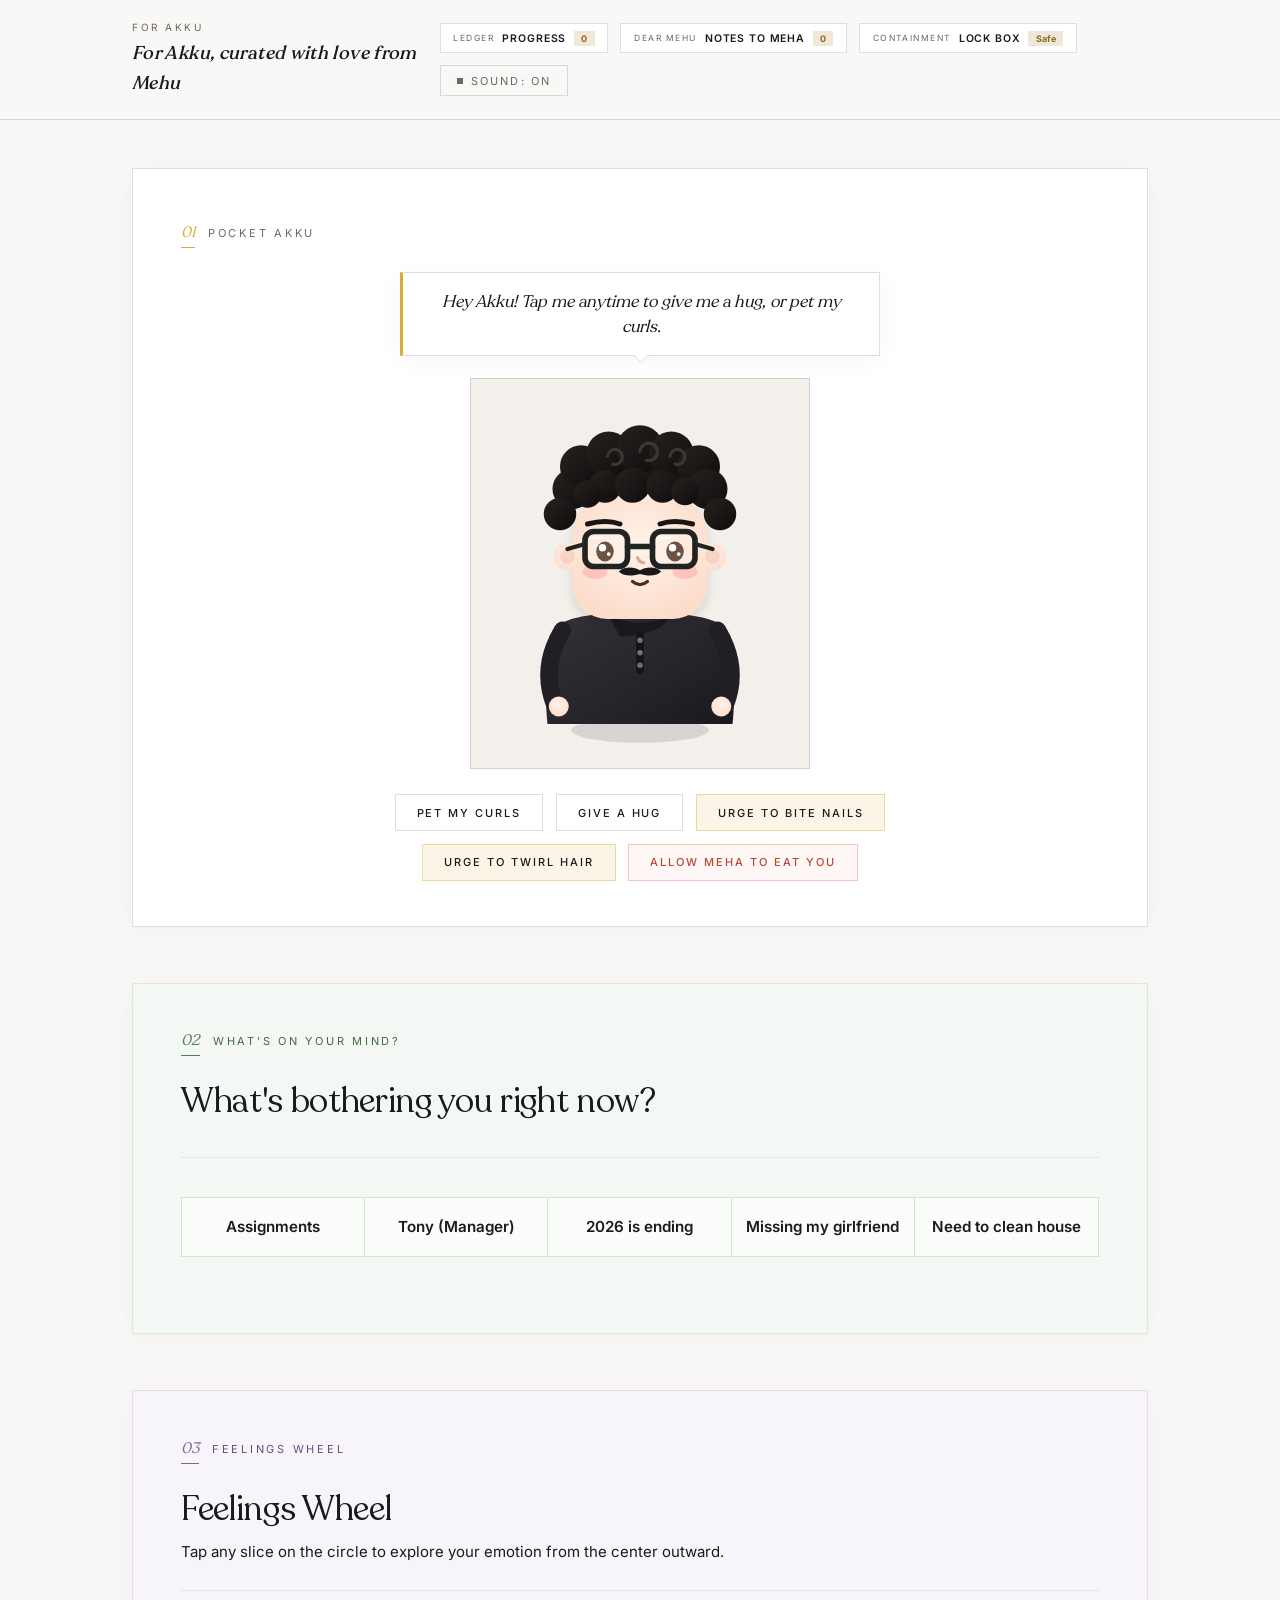
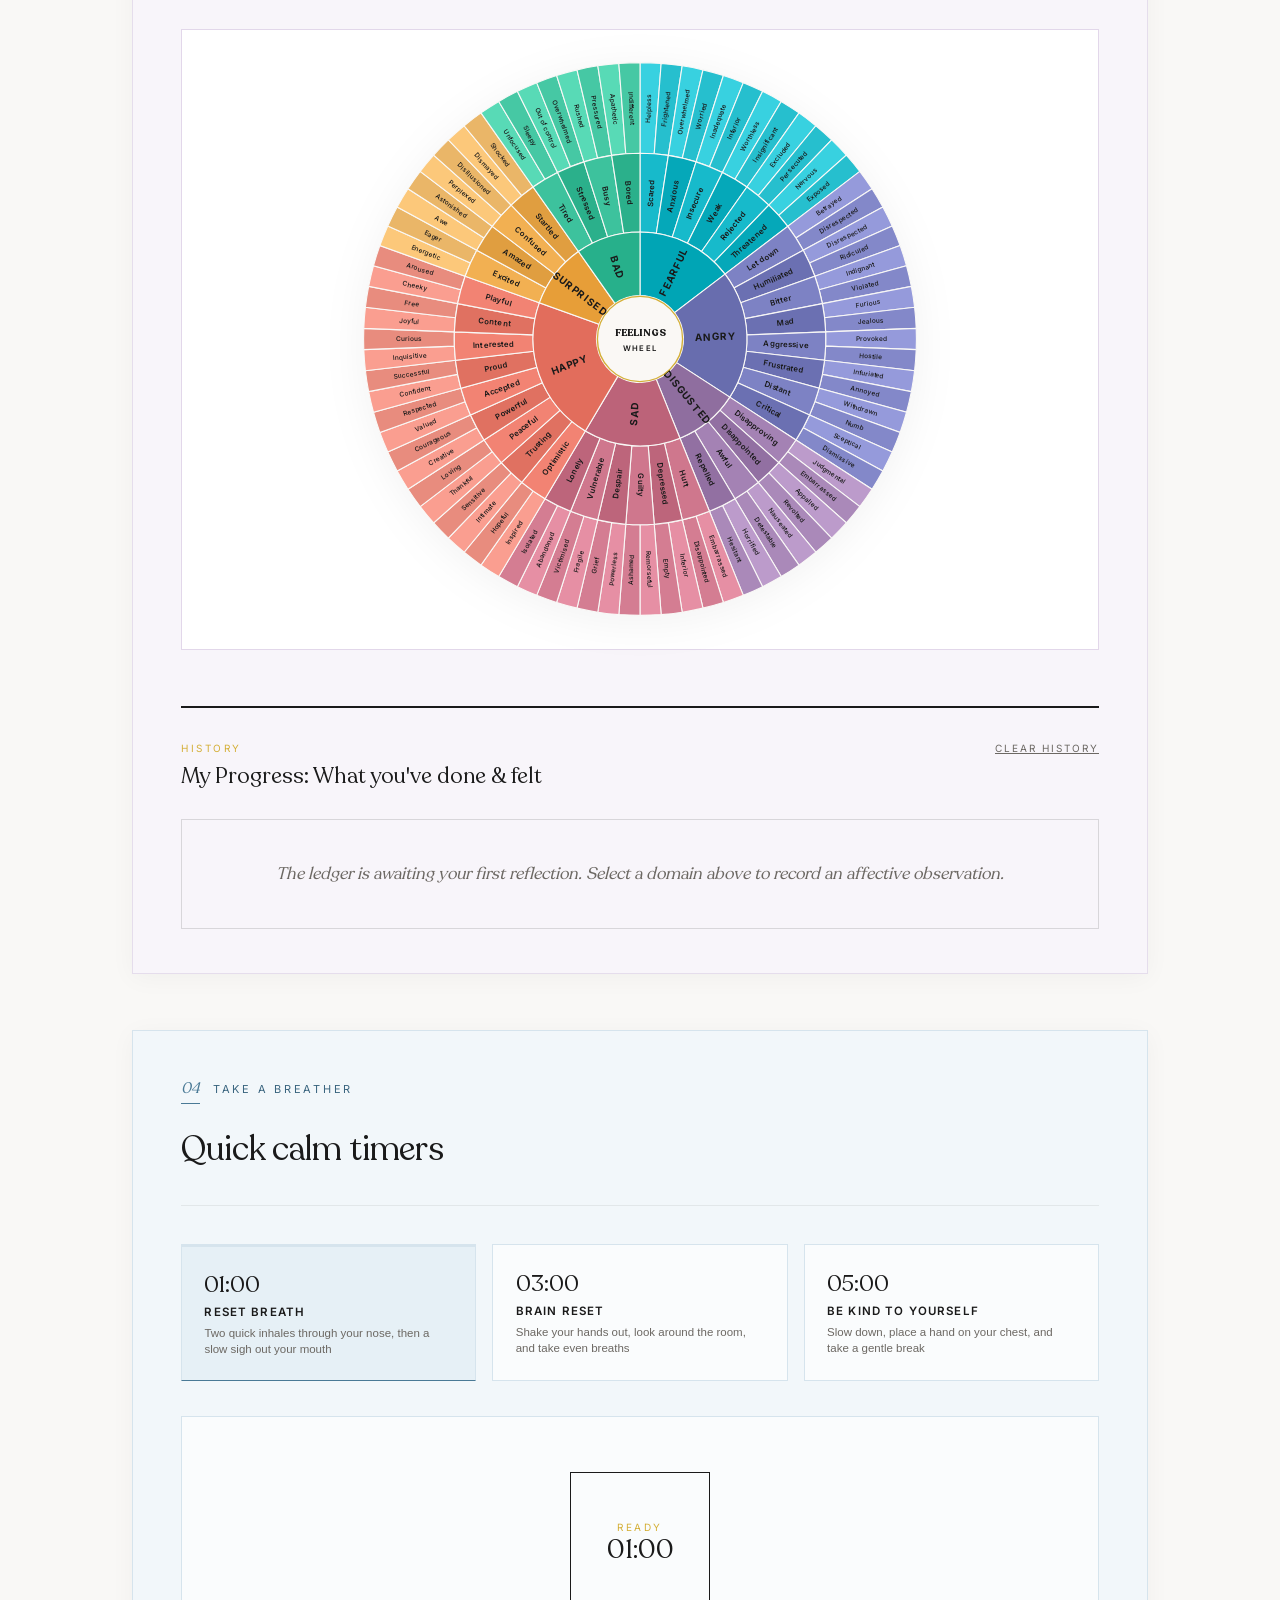
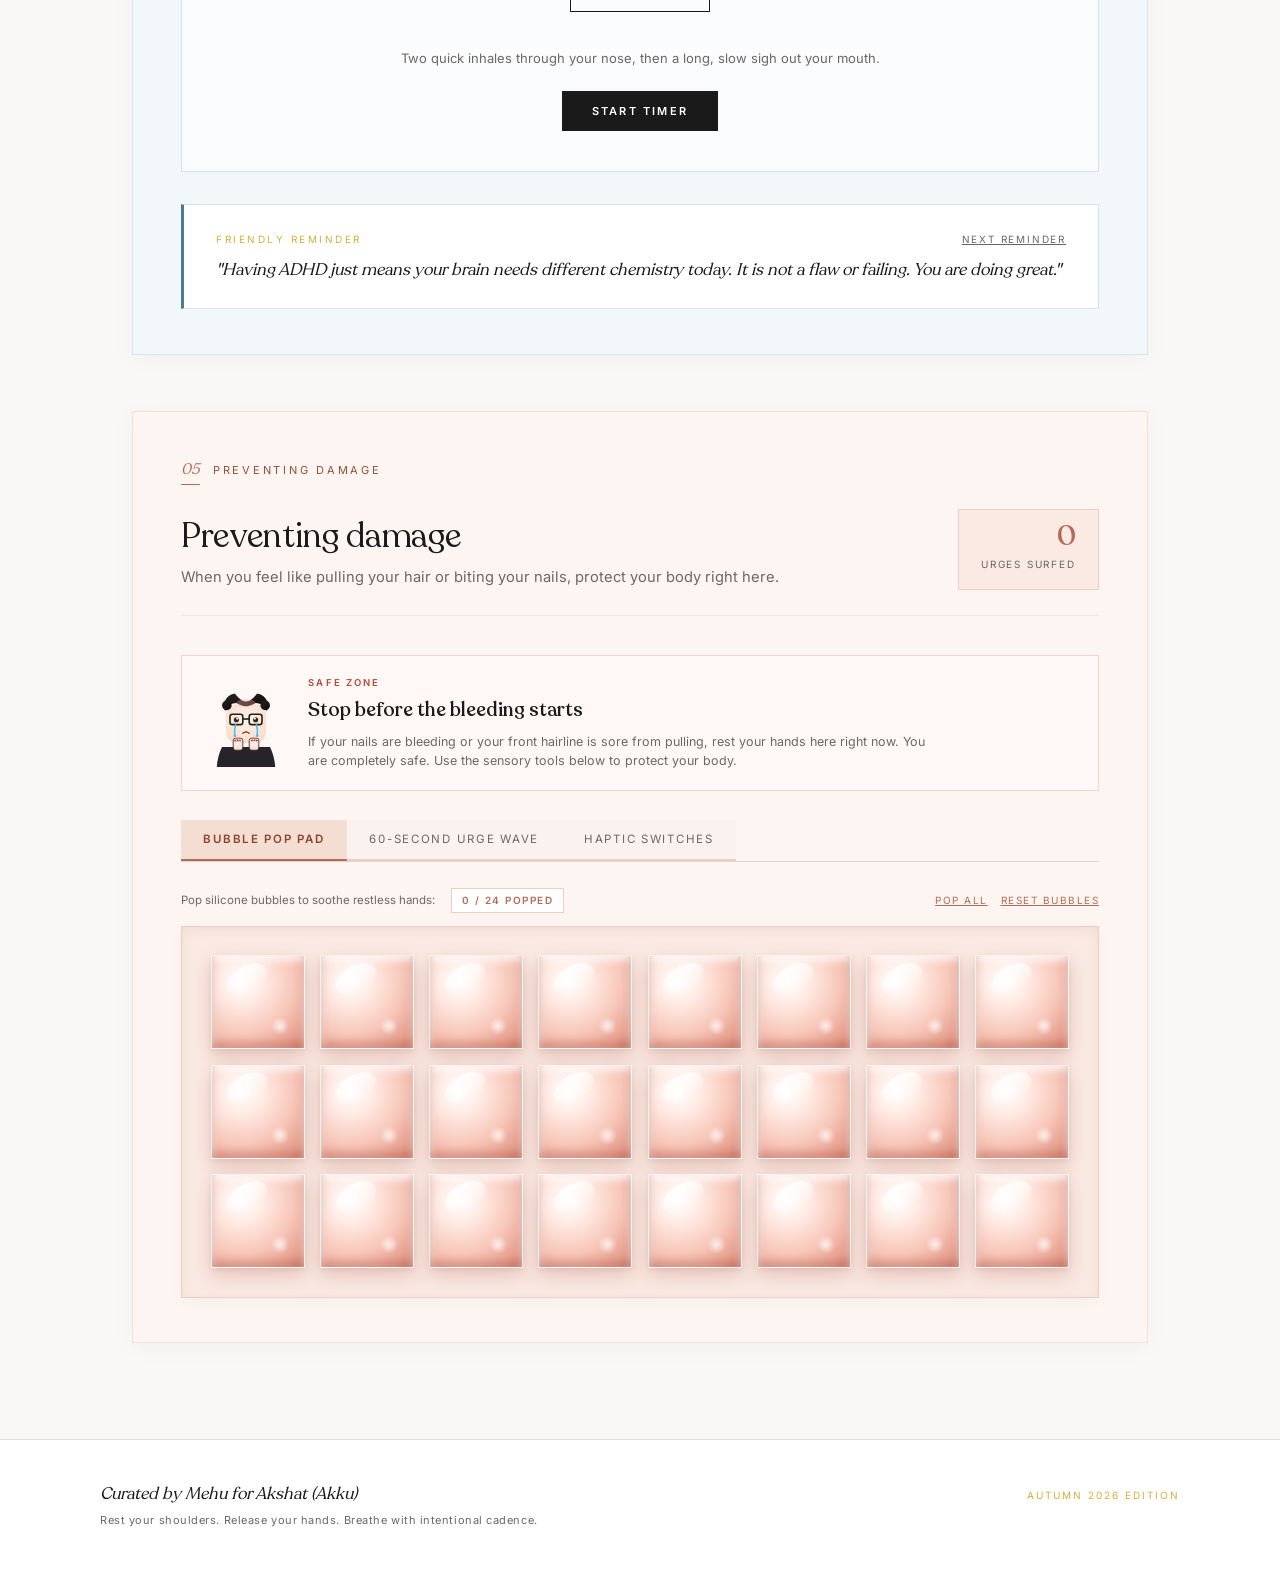
==== commit c2e3b695: "Deploy: mechanical switch deck, phone lock box timer, 82-slice feelings wheel, urge streak reinforce" ====
--- a/akku-needs/index.html
+++ b/akku-needs/index.html
@@ -39,15 +39,20 @@
           <span class="nav-btn-text">Notes to Meha</span>
           <span class="nav-btn-badge" id="notesCountBadge">0</span>
         </button>
-        <button id="soundToggle" class="minimal-toggle" title="Toggle Acoustic Feedback" aria-label="Toggle Sound">
+        <button id="topLockboxBtn" class="editorial-nav-btn" title="Phone in Lock Box timer" aria-label="Phone Lock Box">
+          <span class="nav-btn-tag">Containment</span>
+          <span class="nav-btn-text">Lock Box</span>
+          <span class="nav-btn-badge" id="lockboxStatusBadge">Safe</span>
+        </button>
+        <button id="soundToggle" class="minimal-toggle sound-on" title="Toggle Acoustic Feedback" aria-label="Toggle Sound">
           <span class="toggle-dot"></span>
-          <span class="toggle-text" id="soundStatusText">Sound: Off</span>
+          <span class="toggle-text" id="soundStatusText">Sound: On</span>
         </button>
       </div>
     </div>
   </header>
 
-  <!-- Editorial Slide-Over Drawer: Progress & Notes to Meha -->
+  <!-- Editorial Slide-Over Drawer: Progress & Notes to Meha & Lock Box -->
   <div class="editorial-drawer-overlay" id="drawerOverlay" style="display: none;">
     <div class="editorial-drawer" id="editorialDrawer">
       <div class="drawer-header">
@@ -59,6 +64,10 @@
           <button class="drawer-tab" id="drawerTabNotes" data-tab="notes">
             <span>Notes to Meha</span>
             <span class="drawer-count-badge" id="drawerNotesBadge">0</span>
+          </button>
+          <button class="drawer-tab" id="drawerTabLockbox" data-tab="lockbox">
+            <span>Phone Lock Box</span>
+            <span class="drawer-count-badge" id="drawerLockboxBadge">Ready</span>
           </button>
         </div>
         <button class="drawer-close-btn" id="drawerCloseBtn" aria-label="Close panel">Close</button>
@@ -93,6 +102,69 @@
         </div>
         <div class="drawer-entries-list" id="drawerNotesList">
           <!-- Dynamically populated with saved notes -->
+        </div>
+      </div>
+
+      <!-- Panel 3: Phone Lock Box Timer -->
+      <div class="drawer-panel" id="drawerPanelLockbox">
+        <div class="lockbox-container-box">
+          <span class="composer-overline">Cognitive RAM Protection</span>
+          <h4 class="composer-title">Phone in Lock Box</h4>
+          <p class="lockbox-desc">
+            Place your phone out of sight (in a drawer, bag, or another room). Set your focus duration below to lock away digital distraction and protect your working memory.
+          </p>
+
+          <!-- Visual Vault Graphic -->
+          <div class="vault-visual-card" id="vaultVisualCard">
+            <div class="vault-safe-door" id="vaultSafeDoor">
+              <div class="vault-dial" id="vaultDial">
+                <div class="dial-notch"></div>
+                <div class="dial-center"></div>
+              </div>
+              <div class="vault-status-indicator">
+                <span class="vault-status-dot" id="vaultStatusDot"></span>
+                <span class="vault-status-label" id="vaultStatusLabel">VAULT UNLOCKED // STANDBY</span>
+              </div>
+            </div>
+            <div class="vault-timer-display" id="vaultTimerDisplay">15:00</div>
+            <span class="vault-subcue" id="vaultSubcue">Select duration and seal phone away</span>
+          </div>
+
+          <!-- Preset Duration Buttons -->
+          <div class="lockbox-presets-row">
+            <button class="lockbox-preset-btn active" data-mins="15">15 Min</button>
+            <button class="lockbox-preset-btn" data-mins="25">25 Min</button>
+            <button class="lockbox-preset-btn" data-mins="45">45 Min</button>
+            <button class="lockbox-preset-btn" data-mins="60">60 Min</button>
+          </div>
+
+          <!-- Custom Minutes Input -->
+          <div class="lockbox-custom-row">
+            <label class="custom-mins-label" for="customMinsInput">Custom Minutes:</label>
+            <input type="number" id="customMinsInput" class="custom-mins-input" min="1" max="180" placeholder="e.g. 30" />
+            <button id="setCustomMinsBtn" class="custom-mins-set-btn">Set</button>
+          </div>
+
+          <!-- Action Buttons -->
+          <div class="lockbox-actions">
+            <button id="startLockboxBtn" class="luxury-action-btn" style="width: 100%;">Lock Phone in Vault</button>
+            <button id="cancelLockboxBtn" class="cancel-timer-btn" style="display: none; width: 100%; margin-top: 0.6rem;">Unlock Vault Early</button>
+          </div>
+
+          <div id="lockboxCompletionNotice" class="step-done-notice" style="display: none; margin-top: 1rem; width: 100%; text-align: center;">
+            Phone Unlocked! Successfully protected your focus.
+          </div>
+        </div>
+
+        <div class="notes-history-header">
+          <span class="history-label">Lock Box Rules for Akku</span>
+        </div>
+        <div class="lockbox-rules-card">
+          <p class="drawer-entry-note">
+            1. Once the vault is sealed, your phone remains completely untouched.<br>
+            2. If an urgent urge to check notifications appears, use the 24 bubble pad or mechanical switches instead.<br>
+            3. When the lock timer rings, you have officially protected your prefrontal bandwidth.
+          </p>
         </div>
       </div>
     </div>
@@ -664,7 +736,7 @@
       <div class="tactile-tabs-row">
         <button class="tactile-tab active" data-tab="matrix">Bubble pop pad</button>
         <button class="tactile-tab" data-tab="surfer">60-Second urge wave</button>
-        <button class="tactile-tab" data-tab="stone">Smooth worry stone</button>
+        <button class="tactile-tab" data-tab="switch">Haptic switches</button>
       </div>
 
       <!-- Tool 1: Tactile Bubble Pop Matrix -->
@@ -727,23 +799,78 @@
         </div>
       </div>
 
-      <!-- Tool 3: Alabaster Worry Stone -->
-      <div class="tactile-panel" id="panelStone">
-        <div class="worry-stone-editorial">
-          <p class="stone-instruction-line">Glide your thumb across the smooth indentation. Feel the physical tension melt away.</p>
-          <div class="stone-container">
-            <div class="alabaster-stone" id="alabasterStone" role="button" aria-label="Smooth worry stone">
-              <div class="stone-concave-groove">
-                <span class="stone-groove-cue">Thumb rest</span>
+      <!-- Tool 3: Mechanical Haptic Switch Deck -->
+      <div class="tactile-panel" id="panelSwitch">
+        <div class="switch-editorial-box">
+          <p class="stone-instruction-line">Heavy tactile click resistance designed to conquer nail-biting and hair-pulling impulses. Click with mouse, tap on touch, or press keyboard keys 1, 2, 3, 4.</p>
+          
+          <div class="switch-deck-chassis">
+            <div class="switch-deck-top-bar">
+              <span class="switch-chassis-label">Haptic Switch Deck</span>
+              <div class="switch-counter-badge">
+                <span class="switch-counter-digits" id="switchClickDigits">0</span>
+                <span class="switch-counter-label">Clicks</span>
               </div>
-              <span class="stone-inscription">Steadiness</span>
-              <div class="stone-glow-point" id="stoneGlowPoint"></div>
             </div>
-          </div>
-          <div class="stone-metrics-line">
-            <span class="stone-count-badge" id="stoneRubCount">0</span>
-            <span class="stone-count-text">Gentle strokes</span>
-            <span class="stone-milestone-cue" id="stoneMilestoneCue">Rub smoothly to relax</span>
+
+            <div class="switch-keys-grid">
+              <!-- Switch 1: Blue Clicky -->
+              <div class="mech-key-wrap" data-key-idx="0">
+                <button class="mech-key mech-key-blue" id="mechKey0" aria-label="Blue Clicky Switch (Key 1)">
+                  <span class="mech-keycap">
+                    <span class="key-shortcut-tag">1</span>
+                    <span class="key-profile-name">Blue Clicky</span>
+                    <span class="key-force-spec">60g Snap</span>
+                  </span>
+                  <span class="mech-stem mech-stem-blue"></span>
+                </button>
+                <span class="key-subdesc">Crisp leaf click</span>
+              </div>
+
+              <!-- Switch 2: Heavy Jade -->
+              <div class="mech-key-wrap" data-key-idx="1">
+                <button class="mech-key mech-key-jade" id="mechKey1" aria-label="Heavy Jade Switch (Key 2)">
+                  <span class="mech-keycap">
+                    <span class="key-shortcut-tag">2</span>
+                    <span class="key-profile-name">Heavy Jade</span>
+                    <span class="key-force-spec">75g Clack</span>
+                  </span>
+                  <span class="mech-stem mech-stem-jade"></span>
+                </button>
+                <span class="key-subdesc">Deep tactile clack</span>
+              </div>
+
+              <!-- Switch 3: Bubble Thock -->
+              <div class="mech-key-wrap" data-key-idx="2">
+                <button class="mech-key mech-key-thock" id="mechKey2" aria-label="Bubble Thock Switch (Key 3)">
+                  <span class="mech-keycap">
+                    <span class="key-shortcut-tag">3</span>
+                    <span class="key-profile-name">Bubble Thock</span>
+                    <span class="key-force-spec">55g Hollow</span>
+                  </span>
+                  <span class="mech-stem mech-stem-thock"></span>
+                </button>
+                <span class="key-subdesc">Acoustic deep thock</span>
+              </div>
+
+              <!-- Switch 4: Cream Linear -->
+              <div class="mech-key-wrap" data-key-idx="3">
+                <button class="mech-key mech-key-cream" id="mechKey3" aria-label="Cream Linear Switch (Key 4)">
+                  <span class="mech-keycap">
+                    <span class="key-shortcut-tag">4</span>
+                    <span class="key-profile-name">Cream Linear</span>
+                    <span class="key-force-spec">45g Butter</span>
+                  </span>
+                  <span class="mech-stem mech-stem-cream"></span>
+                </button>
+                <span class="key-subdesc">Silky smooth glide</span>
+              </div>
+            </div>
+
+            <div class="switch-deck-footer">
+              <span class="switch-milestone-text" id="switchMilestoneCue">Press keys repeatedly whenever you feel the urge to bite or twirl...</span>
+              <button class="switch-reset-btn" id="switchResetBtn">Reset Clicks</button>
+            </div>
           </div>
         </div>
       </div>
--- a/akku-needs/style.css
+++ b/akku-needs/style.css
@@ -1226,21 +1226,21 @@
   font-family: var(--font-sans);
   font-size: 11px;
   font-weight: 700;
-  letter-spacing: 0.12em;
+  letter-spacing: 0.1em;
 }
 
 .wheel-text-sec {
   font-family: var(--font-sans);
-  font-size: 9.5px;
+  font-size: 8.5px;
   font-weight: 600;
-  letter-spacing: 0.04em;
+  letter-spacing: 0.02em;
 }
 
 .wheel-text-tert {
   font-family: var(--font-sans);
-  font-size: 8px;
+  font-size: 7.2px;
   font-weight: 500;
-  letter-spacing: 0.02em;
+  letter-spacing: 0em;
 }
 
 .wheel-hub-circle {
@@ -2117,142 +2117,432 @@
   gap: 0.8rem;
 }
 
-/* Tool 3: Alabaster Worry Stone (Tactile Ergonomic Pebble) */
-.worry-stone-editorial {
+/* Tool 3: Mechanical Haptic Switch Deck */
+.switch-editorial-box {
   border: 1px solid #EDCEBF;
   background: #FAF2EE;
-  padding: 2.4rem;
+  padding: 2.2rem;
   display: flex;
   flex-direction: column;
   align-items: center;
   text-align: center;
 }
 
-.stone-instruction-line {
+.switch-deck-chassis {
+  width: 100%;
+  max-width: 620px;
+  background: #FFFFFF;
+  border: 1px solid #E6C4B4;
+  box-shadow: 0 8px 24px rgba(180, 110, 95, 0.12), inset 0 1px 0 #FFFFFF;
+  padding: 1.6rem;
+  margin-top: 1rem;
+}
+
+.switch-deck-top-bar {
+  display: flex;
+  justify-content: space-between;
+  align-items: center;
+  border-bottom: 1px solid #F0D5C9;
+  padding-bottom: 0.8rem;
+  margin-bottom: 1.4rem;
+}
+
+.switch-chassis-label {
+  font-family: var(--font-sans);
+  font-size: 10px;
+  font-weight: 600;
+  letter-spacing: 0.16em;
+  text-transform: uppercase;
+  color: var(--muted);
+}
+
+.switch-counter-badge {
+  display: flex;
+  align-items: center;
+  gap: 0.4rem;
+  background: #FDF6F2;
+  border: 1px solid #ECC9BA;
+  padding: 0.25rem 0.7rem;
+}
+
+.switch-counter-digits {
+  font-family: var(--font-serif);
+  font-size: 1.25rem;
+  font-weight: 700;
+  color: var(--fg);
+}
+
+.switch-counter-label {
+  font-family: var(--font-sans);
+  font-size: 9px;
+  letter-spacing: 0.15em;
+  text-transform: uppercase;
+  color: var(--muted);
+}
+
+.switch-keys-grid {
+  display: grid;
+  grid-template-columns: repeat(4, 1fr);
+  gap: 1rem;
+  margin-bottom: 1.4rem;
+}
+
+@media (max-width: 600px) {
+  .switch-keys-grid {
+    grid-template-columns: repeat(2, 1fr);
+  }
+}
+
+.mech-key-wrap {
+  display: flex;
+  flex-direction: column;
+  align-items: center;
+  gap: 0.5rem;
+}
+
+.mech-key {
+  width: 100%;
+  aspect-ratio: 1 / 1.1;
+  background: #FAF7F4;
+  border: 2px solid #E0C0B0;
+  box-shadow:
+    0 8px 0 #C99E8C,
+    0 12px 18px rgba(160, 90, 75, 0.22);
+  cursor: pointer;
+  position: relative;
+  display: flex;
+  flex-direction: column;
+  align-items: center;
+  justify-content: center;
+  padding: 0.6rem;
+  transition: transform 0.08s ease, box-shadow 0.08s ease;
+  user-select: none;
+  -webkit-user-select: none;
+}
+
+.mech-key:hover {
+  border-color: #D4AF37;
+  transform: translateY(-2px);
+  box-shadow:
+    0 10px 0 #C99E8C,
+    0 14px 22px rgba(160, 90, 75, 0.28);
+}
+
+.mech-key:active,
+.mech-key.pressed {
+  transform: translateY(6px);
+  box-shadow:
+    0 2px 0 #C99E8C,
+    0 4px 8px rgba(160, 90, 75, 0.18);
+  border-color: #D4AF37;
+}
+
+.mech-keycap {
+  display: flex;
+  flex-direction: column;
+  align-items: center;
+  justify-content: center;
+  gap: 0.2rem;
+  width: 100%;
+}
+
+.key-shortcut-tag {
+  font-family: var(--font-sans);
+  font-size: 9px;
+  font-weight: 700;
+  letter-spacing: 0.1em;
+  color: var(--muted);
+  background: rgba(0, 0, 0, 0.04);
+  padding: 0.1rem 0.35rem;
+  border: 1px solid rgba(0, 0, 0, 0.08);
+}
+
+.key-profile-name {
+  font-family: var(--font-serif);
   font-size: 13px;
-  color: var(--muted);
-  margin-bottom: 1.5rem;
-}
-
-.stone-container {
-  display: flex;
-  justify-content: center;
-  align-items: center;
-  margin: 1rem 0;
-}
-
-.alabaster-stone {
-  width: 175px;
-  height: 235px;
-  border-radius: 75px 75px 60px 60px / 100px 100px 85px 85px;
-  background: radial-gradient(circle at 35% 25%, #FFFFFF 0%, #FCF8F4 45%, #F2E8E0 80%, #E8D9CE 100%);
-  border: 1px solid rgba(212, 175, 55, 0.35);
-  box-shadow:
-    0 16px 40px rgba(180, 140, 120, 0.2),
-    0 4px 12px rgba(0, 0, 0, 0.05),
-    inset 0 3px 8px rgba(255, 255, 255, 0.95),
-    inset 0 -5px 12px rgba(190, 160, 140, 0.18);
+  font-weight: 600;
+  color: var(--fg);
+  white-space: nowrap;
+}
+
+.key-force-spec {
+  font-family: var(--font-sans);
+  font-size: 9px;
+  letter-spacing: 0.12em;
+  text-transform: uppercase;
+  color: var(--muted);
+}
+
+.key-subdesc {
+  font-family: var(--font-sans);
+  font-size: 10.5px;
+  color: var(--muted);
+  white-space: nowrap;
+}
+
+/* Individual Key Accent Colors */
+.mech-key-blue {
+  background: linear-gradient(180deg, #FFFFFF 0%, #F0F4FA 100%);
+  border-top: 3px solid #2B6CB0;
+}
+.mech-key-jade {
+  background: linear-gradient(180deg, #FFFFFF 0%, #F0F8F4 100%);
+  border-top: 3px solid #2E7D32;
+}
+.mech-key-thock {
+  background: linear-gradient(180deg, #FFFFFF 0%, #FAF2ED 100%);
+  border-top: 3px solid #C05621;
+}
+.mech-key-cream {
+  background: linear-gradient(180deg, #FFFFFF 0%, #FFFDF9 100%);
+  border-top: 3px solid #D4AF37;
+}
+
+.switch-deck-footer {
+  display: flex;
+  justify-content: space-between;
+  align-items: center;
+  border-top: 1px solid #F0D5C9;
+  padding-top: 1rem;
+  flex-wrap: wrap;
+  gap: 0.8rem;
+}
+
+.switch-milestone-text {
+  font-family: var(--font-sans);
+  font-size: 12px;
+  color: var(--muted);
+  font-style: italic;
+  text-align: left;
+  flex: 1;
+}
+
+.switch-reset-btn {
+  background: none;
+  border: none;
+  font-family: var(--font-sans);
+  font-size: 10px;
+  letter-spacing: 0.14em;
+  text-transform: uppercase;
+  color: var(--muted);
+  cursor: pointer;
+  text-decoration: underline;
+}
+
+.switch-reset-btn:hover {
+  color: #B44A36;
+}
+
+/* Streak Bump Animation for Urges Surfed */
+.streak-digits.streak-bump {
+  animation: streakBumpAnim 0.7s cubic-bezier(0.34, 1.56, 0.64, 1);
+}
+
+@keyframes streakBumpAnim {
+  0% { transform: scale(1); color: var(--fg); }
+  35% { transform: scale(1.4); color: #B44A36; text-shadow: 0 0 16px rgba(212, 175, 55, 0.5); }
+  100% { transform: scale(1); color: var(--fg); }
+}
+
+/* Phone Lock Box Drawer Panel */
+.lockbox-container-box {
+  background: #FFFDF9;
+  border: 1px solid #EFE4D2;
+  padding: 1.4rem;
+  margin-bottom: 1.8rem;
+}
+
+.lockbox-desc {
+  font-family: var(--font-sans);
+  font-size: 12.5px;
+  color: var(--muted);
+  line-height: 1.55;
+  margin-bottom: 1.2rem;
+}
+
+.vault-visual-card {
+  background: #1A1A1A;
+  color: #FAF8F5;
+  border: 1px solid #333333;
+  padding: 1.8rem 1.4rem;
   display: flex;
   flex-direction: column;
   align-items: center;
-  justify-content: center;
-  cursor: grab;
-  user-select: none;
+  text-align: center;
+  margin-bottom: 1.4rem;
   position: relative;
   overflow: hidden;
-  transition: transform 0.15s ease, box-shadow 0.15s ease;
-  touch-action: none;
-}
-
-.alabaster-stone:hover {
-  box-shadow:
-    0 20px 48px rgba(212, 175, 55, 0.25),
-    0 6px 16px rgba(0, 0, 0, 0.06),
-    inset 0 2px 8px rgba(255, 255, 255, 1);
-  transform: translateY(-2px);
-}
-
-.alabaster-stone:active {
-  cursor: grabbing;
-  transform: scale(0.97);
-}
-
-.stone-concave-groove {
-  width: 85px;
-  height: 115px;
+  box-shadow: inset 0 2px 10px rgba(0, 0, 0, 0.4);
+}
+
+.vault-safe-door {
+  display: flex;
+  flex-direction: column;
+  align-items: center;
+  margin-bottom: 0.8rem;
+}
+
+.vault-dial {
+  width: 72px;
+  height: 72px;
   border-radius: 50%;
-  background: radial-gradient(ellipse at 50% 45%, rgba(190, 155, 135, 0.25) 0%, rgba(200, 170, 150, 0.1) 60%, transparent 85%);
-  box-shadow: inset 0 4px 14px rgba(120, 90, 75, 0.16), 0 2px 4px rgba(255, 255, 255, 0.85);
-  border: 1px solid rgba(190, 160, 140, 0.25);
+  background: radial-gradient(circle at 35% 30%, #3A3A3A 0%, #1A1A1A 70%, #0F0F0F 100%);
+  border: 2px solid #D4AF37;
+  box-shadow: 0 4px 14px rgba(0, 0, 0, 0.6), inset 0 2px 4px rgba(255, 255, 255, 0.2);
+  position: relative;
   display: flex;
   align-items: center;
   justify-content: center;
-}
-
-.stone-groove-cue {
-  font-family: var(--font-sans);
-  font-size: 9px;
-  letter-spacing: 0.2em;
-  text-transform: uppercase;
-  color: rgba(140, 110, 95, 0.65);
-  pointer-events: none;
-}
-
-.stone-inscription {
-  margin-top: 1.2rem;
+  margin-bottom: 0.8rem;
+  transition: transform 0.6s cubic-bezier(0.34, 1.56, 0.64, 1);
+}
+
+.dial-notch {
+  position: absolute;
+  top: 5px;
+  width: 4px;
+  height: 12px;
+  background: #D4AF37;
+  border-radius: 2px;
+}
+
+.dial-center {
+  width: 22px;
+  height: 22px;
+  border-radius: 50%;
+  background: #1A1A1A;
+  border: 1px solid #666666;
+}
+
+.vault-dial.locked {
+  transform: rotate(180deg);
+  border-color: #557E55;
+}
+
+.vault-status-indicator {
+  display: flex;
+  align-items: center;
+  gap: 0.5rem;
+}
+
+.vault-status-dot {
+  width: 7px;
+  height: 7px;
+  border-radius: 50%;
+  background: #D4AF37;
+  box-shadow: 0 0 8px #D4AF37;
+}
+
+.vault-status-dot.active {
+  background: #4ADE80;
+  box-shadow: 0 0 10px #4ADE80;
+  animation: pulseDot 1.5s infinite;
+}
+
+@keyframes pulseDot {
+  0%, 100% { transform: scale(1); opacity: 1; }
+  50% { transform: scale(1.3); opacity: 0.7; }
+}
+
+.vault-status-label {
+  font-family: var(--font-sans);
+  font-size: 9.5px;
+  font-weight: 700;
+  letter-spacing: 0.16em;
+  text-transform: uppercase;
+  color: #CCCCCC;
+}
+
+.vault-timer-display {
   font-family: var(--font-serif);
-  font-size: 13px;
-  letter-spacing: 0.15em;
-  text-transform: uppercase;
-  color: #A08272;
-}
-
-.stone-glow-point {
-  position: absolute;
+  font-size: 2.8rem;
+  font-weight: 700;
+  color: #FFFFFF;
+  letter-spacing: 0.05em;
+  margin: 0.4rem 0;
+}
+
+.vault-subcue {
+  font-family: var(--font-sans);
+  font-size: 11px;
+  letter-spacing: 0.1em;
+  text-transform: uppercase;
+  color: #999999;
+}
+
+.lockbox-presets-row {
+  display: grid;
+  grid-template-columns: repeat(4, 1fr);
+  gap: 0.5rem;
+  margin-bottom: 1rem;
+}
+
+.lockbox-preset-btn {
+  background: #FFFFFF;
+  border: 1px solid var(--border);
+  padding: 0.55rem 0.2rem;
+  font-family: var(--font-sans);
+  font-size: 11px;
+  font-weight: 600;
+  color: var(--fg);
+  cursor: pointer;
+  transition: var(--transition-fast);
+}
+
+.lockbox-preset-btn:hover {
+  border-color: var(--gold);
+}
+
+.lockbox-preset-btn.active {
+  background: #1A1A1A;
+  color: #FFFFFF;
+  border-color: #1A1A1A;
+}
+
+.lockbox-custom-row {
+  display: flex;
+  align-items: center;
+  gap: 0.6rem;
+  margin-bottom: 1.2rem;
+}
+
+.custom-mins-label {
+  font-family: var(--font-sans);
+  font-size: 11px;
+  color: var(--muted);
+  white-space: nowrap;
+}
+
+.custom-mins-input {
   width: 90px;
-  height: 90px;
-  border-radius: 50%;
-  background: radial-gradient(circle, rgba(255, 245, 230, 0.8) 0%, rgba(212, 175, 55, 0.25) 50%, transparent 70%);
-  pointer-events: none;
-  transform: translate(-50%, -50%);
-  opacity: 0;
-  transition: opacity 0.2s ease;
-}
-
-.alabaster-stone:active .stone-glow-point {
-  opacity: 1;
-}
-
-.stone-metrics-line {
-  margin-top: 1.4rem;
-  display: flex;
-  align-items: center;
-  gap: 0.8rem;
-  flex-wrap: wrap;
-  justify-content: center;
-}
-
-.stone-count-badge {
-  font-family: var(--font-serif);
-  font-size: 1.4rem;
-  font-weight: 700;
-  color: #B46B55;
-}
-
-.stone-count-text {
-  font-family: var(--font-sans);
-  font-size: 10px;
-  letter-spacing: 0.18em;
-  text-transform: uppercase;
-  color: var(--muted);
-}
-
-.stone-milestone-cue {
-  font-family: var(--font-sans);
-  font-size: 11px;
-  color: #8C4430;
-  font-style: italic;
-  margin-left: 0.5rem;
+  border: 1px solid var(--border);
+  background: #FFFFFF;
+  padding: 0.45rem 0.6rem;
+  font-family: var(--font-sans);
+  font-size: 12px;
+  color: var(--fg);
+}
+
+.custom-mins-set-btn {
+  background: #FAF7F2;
+  border: 1px solid var(--border);
+  padding: 0.45rem 0.8rem;
+  font-family: var(--font-sans);
+  font-size: 10.5px;
+  font-weight: 600;
+  letter-spacing: 0.1em;
+  text-transform: uppercase;
+  cursor: pointer;
+}
+
+.custom-mins-set-btn:hover {
+  border-color: var(--gold);
+}
+
+.lockbox-rules-card {
+  background: #FFFFFF;
+  border: 1px solid var(--border);
+  padding: 1.2rem;
 }
 
 /* ==========================================================================
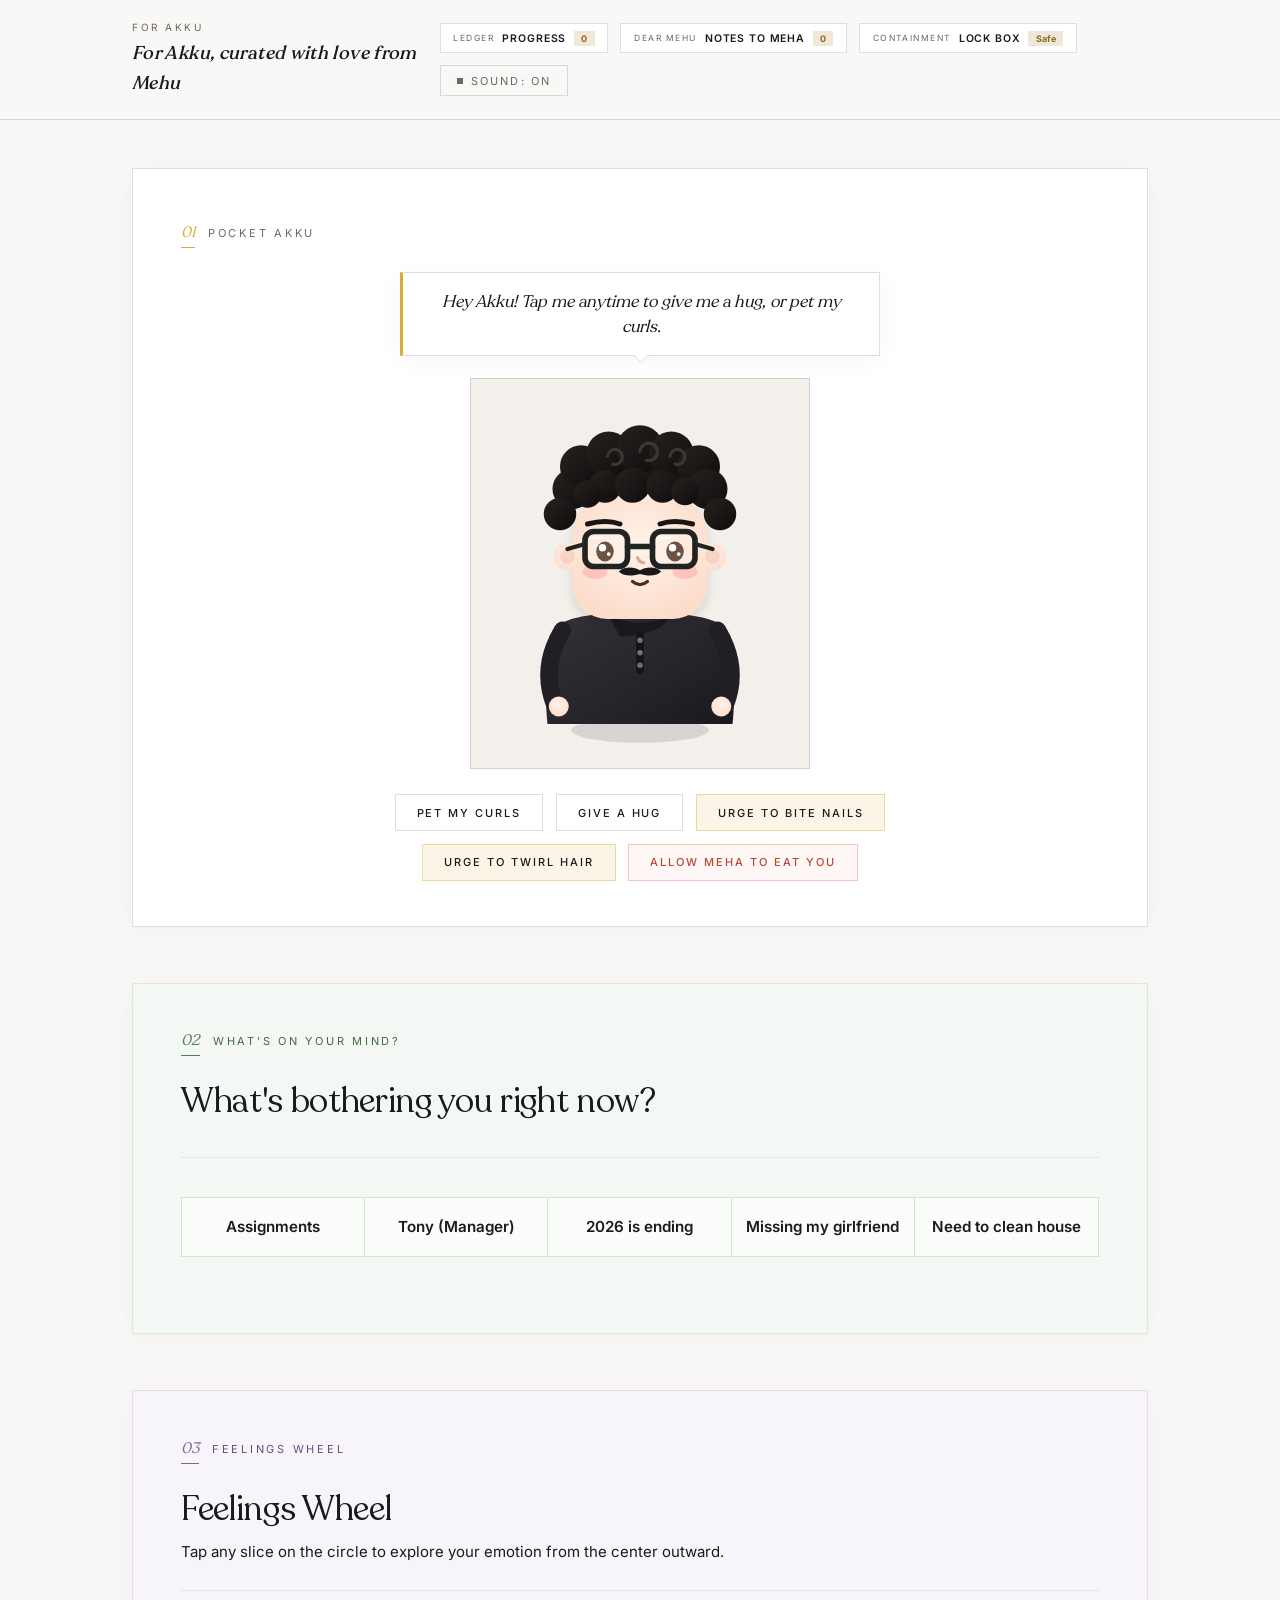
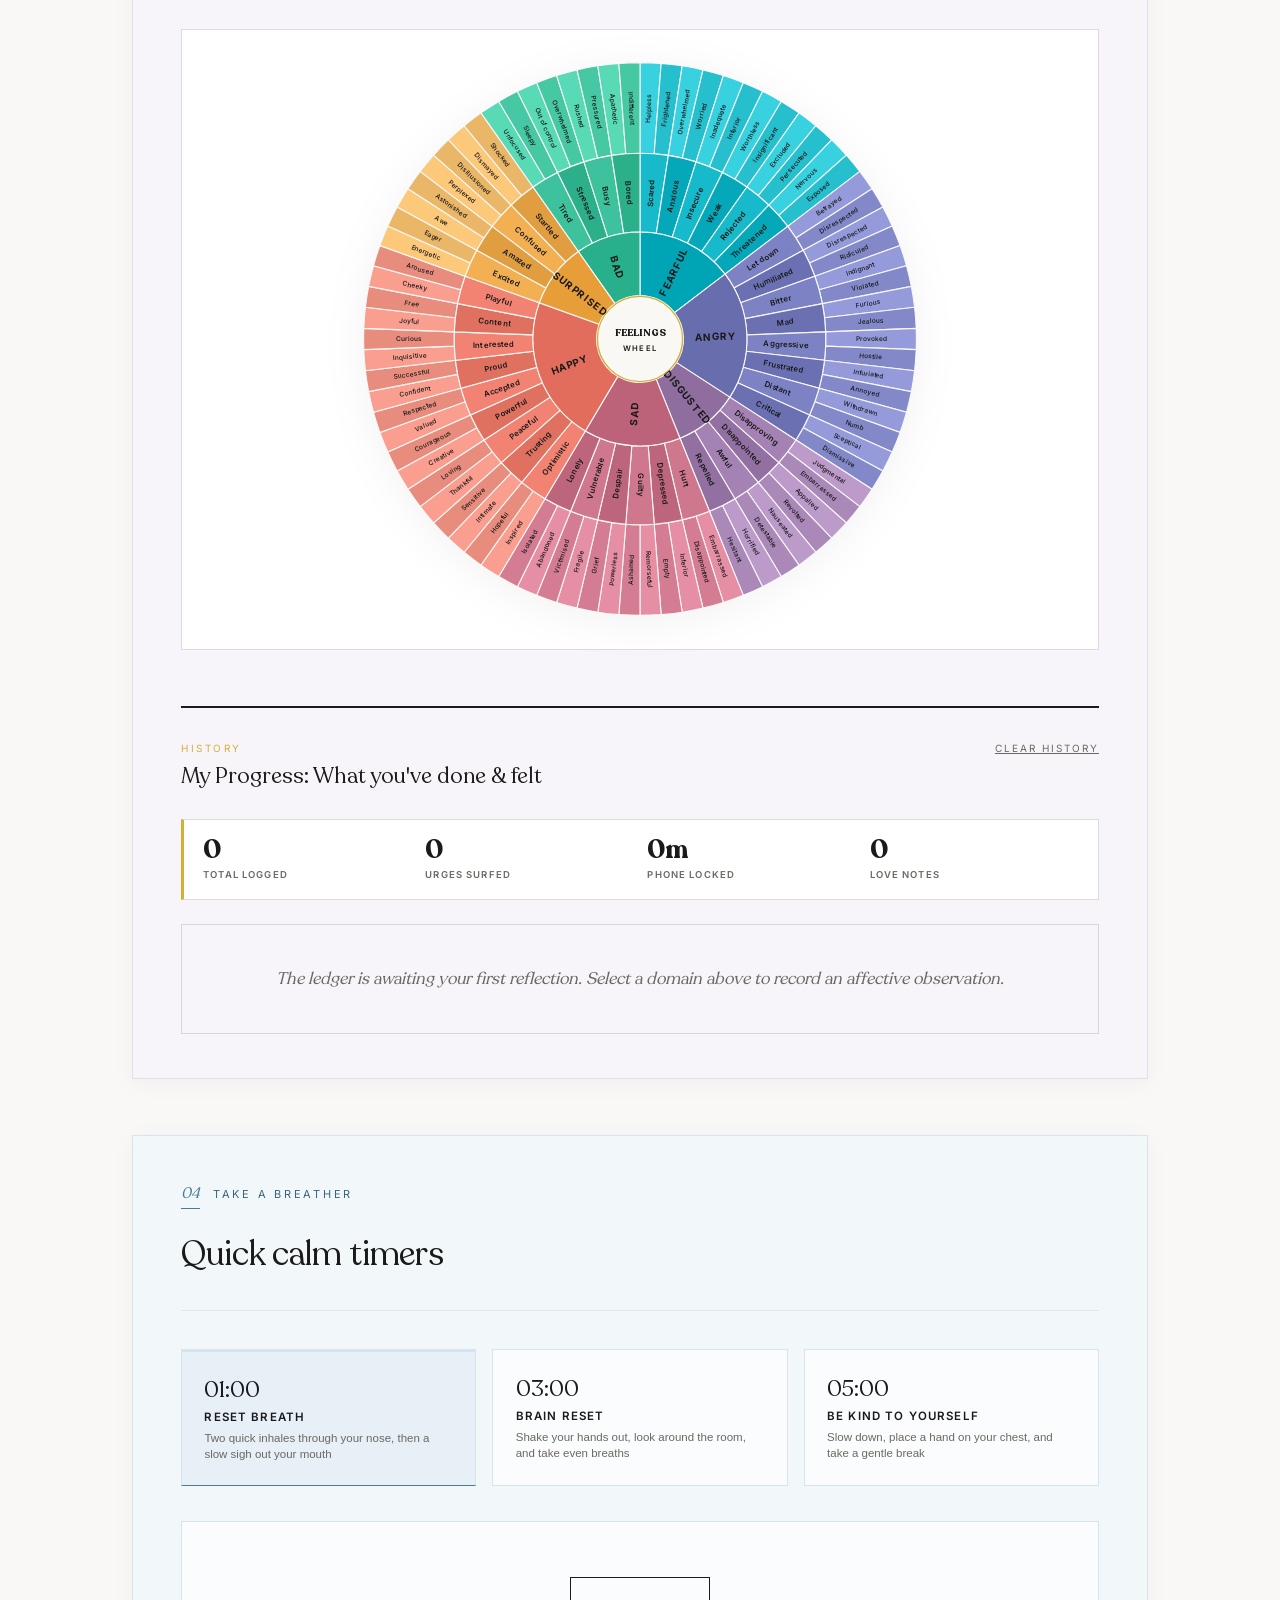
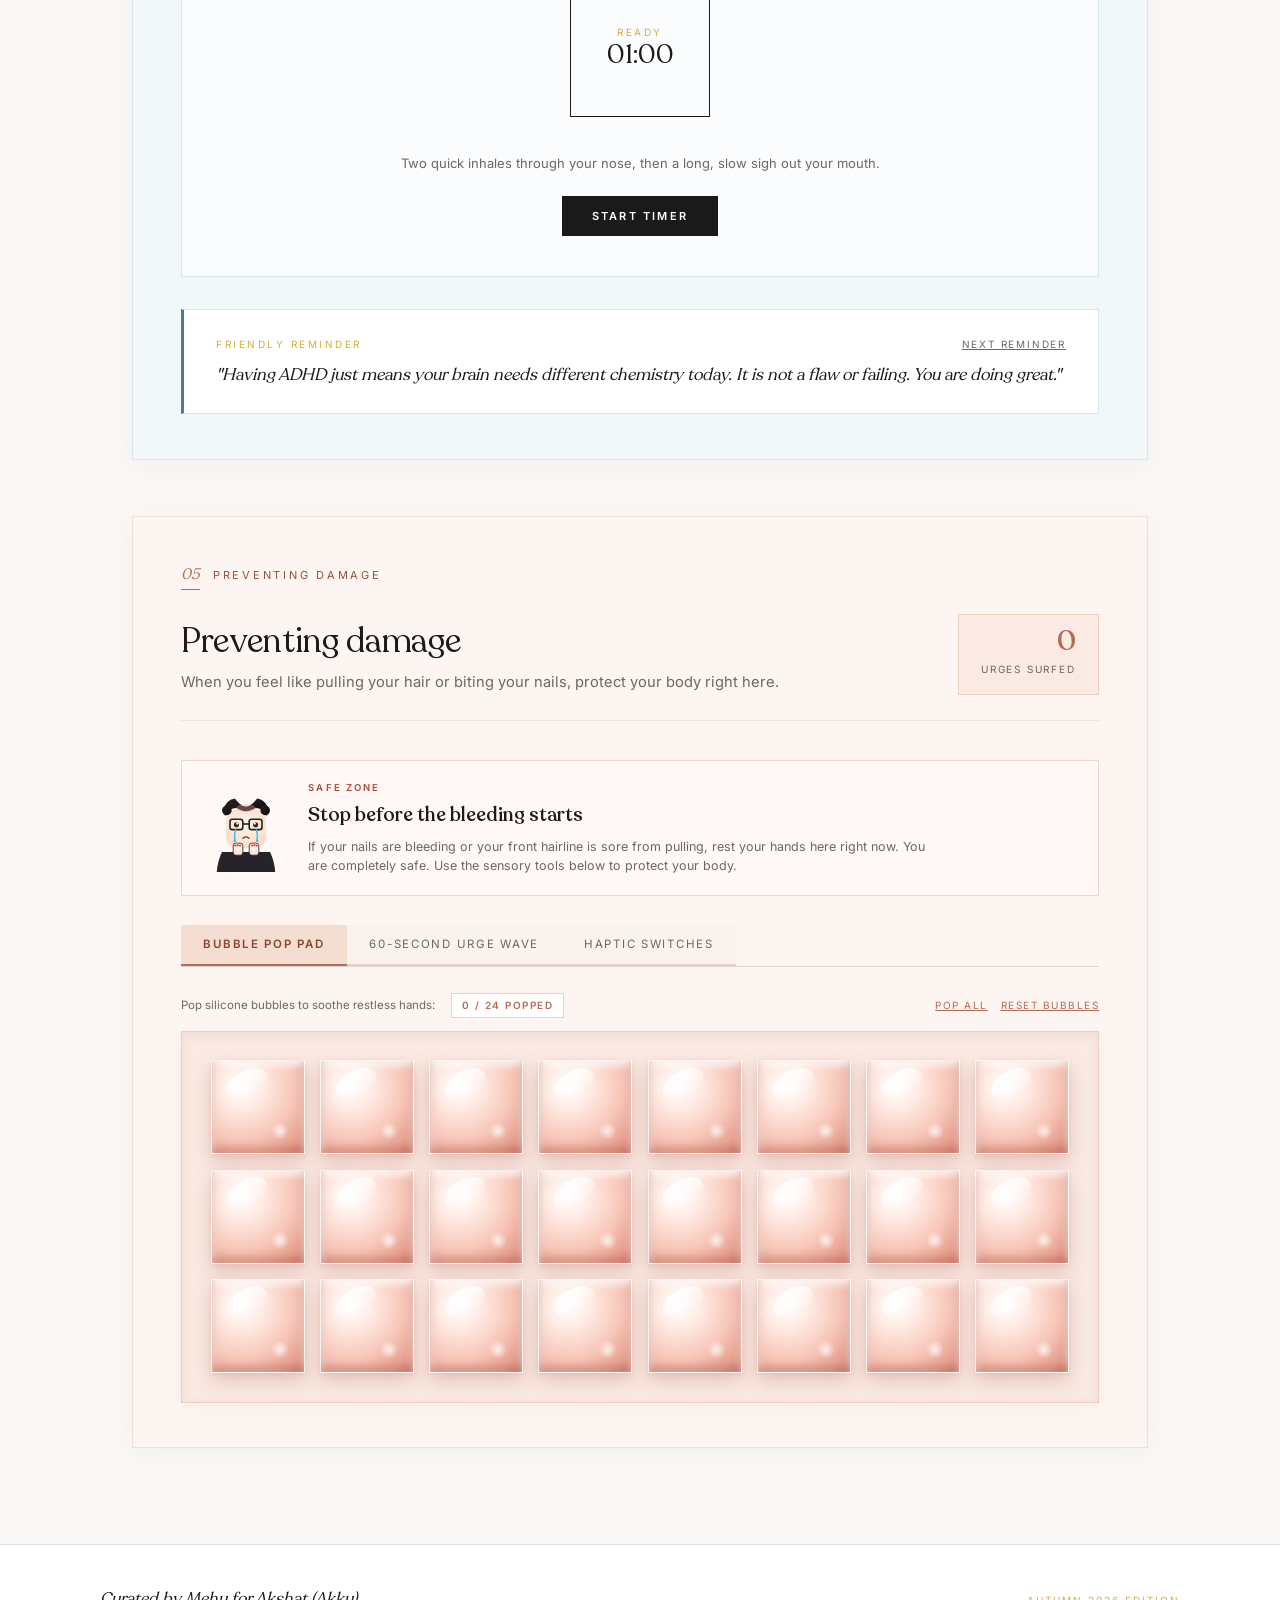
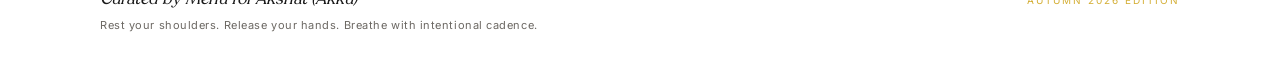
==== commit 73a07bdb: "Deploy: progress ledger statistics dashboard, activity balance bar, and data backup/restore" ====
--- a/akku-needs/index.html
+++ b/akku-needs/index.html
@@ -77,8 +77,68 @@
       <div class="drawer-panel active" id="drawerPanelProgress">
         <div class="drawer-panel-intro">
           <p class="drawer-intro-text">Every action step, calming timer, feelings reflection, and safe urge wave is tracked here with exact dates and times.</p>
+        </div>
+
+        <!-- Progress Statistics Dashboard -->
+        <div class="ledger-stats-container" id="ledgerStatsContainer">
+          <div class="stats-header-row">
+            <span class="stats-overline">Overall Analytics</span>
+            <span class="stats-timestamp-note" id="statsLastUpdated">Live tracking</span>
+          </div>
+
+          <!-- 4-Up High Impact Stats Grid -->
+          <div class="stats-metric-grid">
+            <div class="stat-card">
+              <span class="stat-card-value" id="statTotalLogged">0</span>
+              <span class="stat-card-label">Total Actions</span>
+              <span class="stat-card-sub" id="statTodayCount">0 recorded today</span>
+            </div>
+            <div class="stat-card">
+              <span class="stat-card-value" id="statSafeStreak">0</span>
+              <span class="stat-card-label">Urges Surfed</span>
+              <span class="stat-card-sub">Body protected</span>
+            </div>
+            <div class="stat-card">
+              <span class="stat-card-value" id="statFocusTime">0m</span>
+              <span class="stat-card-label">Phone Locked</span>
+              <span class="stat-card-sub" id="statLockboxSessions">0 sessions</span>
+            </div>
+            <div class="stat-card">
+              <span class="stat-card-value" id="statNotesCount">0</span>
+              <span class="stat-card-label">Love Notes</span>
+              <span class="stat-card-sub">Saved for Mehu</span>
+            </div>
+          </div>
+
+          <!-- Proportional Distribution Bar -->
+          <div class="stats-distribution-block" id="statsDistBlock">
+            <div class="stats-bar-header">
+              <span class="stats-subheading">Activity Balance</span>
+              <span class="stats-balance-detail" id="statsDominantCategory">Awaiting entries</span>
+            </div>
+            <div class="stats-segmented-bar" id="statsSegmentedBar">
+              <!-- Dynamically populated segments -->
+            </div>
+            <div class="stats-legend-grid" id="statsLegendGrid">
+              <!-- Dynamically populated category chips with counts and percentages -->
+            </div>
+          </div>
+        </div>
+
+        <!-- Backup, Restore & Clear Toolbar -->
+        <div class="drawer-backup-bar">
+          <div class="backup-actions-left">
+            <button id="exportBackupBtn" class="backup-pill-btn" title="Download backup file of all progress and notes">Export Backup</button>
+            <button id="importBackupBtn" class="backup-pill-btn" title="Restore progress from a backup file">Restore Backup</button>
+            <input type="file" id="backupFileInput" accept=".json" style="display: none;" />
+          </div>
           <button class="drawer-clear-btn" id="drawerClearProgressBtn">Clear Progress</button>
         </div>
+
+        <div class="drawer-entries-header">
+          <span class="history-label">Activity Timeline</span>
+        </div>
+
         <div class="drawer-entries-list" id="drawerProgressList">
           <!-- Dynamically populated -->
         </div>
@@ -573,6 +633,26 @@
             <h3 class="archive-headline">My Progress: What you've done & felt</h3>
           </div>
           <button id="clearArchiveBtn" class="archive-clear-btn" title="Clear history">Clear History</button>
+        </div>
+
+        <!-- Section 04 Summary Stats Ribbon -->
+        <div class="archive-stats-ribbon" id="archiveStatsRibbon">
+          <div class="archive-stat-item">
+            <span class="archive-stat-num" id="archStatTotal">0</span>
+            <span class="archive-stat-lbl">Total Logged</span>
+          </div>
+          <div class="archive-stat-item">
+            <span class="archive-stat-num" id="archStatStreak">0</span>
+            <span class="archive-stat-lbl">Urges Surfed</span>
+          </div>
+          <div class="archive-stat-item">
+            <span class="archive-stat-num" id="archStatFocus">0m</span>
+            <span class="archive-stat-lbl">Phone Locked</span>
+          </div>
+          <div class="archive-stat-item">
+            <span class="archive-stat-num" id="archStatNotes">0</span>
+            <span class="archive-stat-lbl">Love Notes</span>
+          </div>
         </div>
 
         <div class="archive-list" id="archiveEntriesList">
--- a/akku-needs/style.css
+++ b/akku-needs/style.css
@@ -361,6 +361,206 @@
   color: #B44A36;
 }
 
+/* ==========================================================================
+   Progress Ledger Statistics Dashboard & Data Resilience Toolbar
+   Editorial, Clean, Minimalist, Zero-Emoji Architecture
+   ========================================================================== */
+
+.ledger-stats-container {
+  margin-bottom: 1.4rem;
+  padding: 1.1rem;
+  background: var(--surface);
+  border: 1px solid var(--border);
+  border-left: 3px solid var(--gold);
+}
+
+.stats-header-row {
+  display: flex;
+  justify-content: space-between;
+  align-items: baseline;
+  margin-bottom: 0.9rem;
+}
+
+.stats-overline {
+  font-family: var(--font-sans);
+  font-size: 10px;
+  font-weight: 600;
+  text-transform: uppercase;
+  letter-spacing: 0.22em;
+  color: var(--muted);
+}
+
+.stats-timestamp-note {
+  font-size: 11px;
+  color: var(--gold);
+  font-family: var(--font-sans);
+  letter-spacing: 0.05em;
+}
+
+.stats-metric-grid {
+  display: grid;
+  grid-template-columns: repeat(2, 1fr);
+  gap: 0.75rem;
+  margin-bottom: 1.2rem;
+}
+
+@media (min-width: 480px) {
+  .stats-metric-grid {
+    grid-template-columns: repeat(4, 1fr);
+  }
+}
+
+.stat-card {
+  display: flex;
+  flex-direction: column;
+  padding: 0.9rem 0.8rem;
+  background: var(--bg);
+  border: 1px solid var(--border);
+  transition: var(--transition-fast);
+}
+
+.stat-card:hover {
+  border-color: var(--gold);
+  background: #FFFFFF;
+}
+
+.stat-card-value {
+  font-family: 'Recoleta', 'Fraunces', serif;
+  font-size: 1.7rem;
+  font-weight: 600;
+  color: var(--fg);
+  line-height: 1.1;
+  margin-bottom: 0.25rem;
+}
+
+.stat-card-label {
+  font-family: var(--font-sans);
+  font-size: 10px;
+  font-weight: 600;
+  text-transform: uppercase;
+  letter-spacing: 0.14em;
+  color: var(--muted);
+  margin-bottom: 0.2rem;
+}
+
+.stat-card-sub {
+  font-size: 10.5px;
+  color: var(--muted);
+  opacity: 0.85;
+}
+
+/* Distribution Block */
+.stats-distribution-block {
+  padding-top: 1rem;
+  border-top: 1px solid var(--border-light);
+}
+
+.stats-bar-header {
+  display: flex;
+  justify-content: space-between;
+  align-items: baseline;
+  margin-bottom: 0.6rem;
+}
+
+.stats-subheading {
+  font-family: var(--font-sans);
+  font-size: 10px;
+  font-weight: 600;
+  text-transform: uppercase;
+  letter-spacing: 0.16em;
+  color: var(--fg);
+}
+
+.stats-balance-detail {
+  font-size: 11px;
+  color: var(--muted);
+  font-style: italic;
+}
+
+.stats-segmented-bar {
+  display: flex;
+  height: 8px;
+  width: 100%;
+  background: rgba(26, 26, 26, 0.06);
+  overflow: hidden;
+  margin-bottom: 0.85rem;
+}
+
+.stats-bar-segment {
+  height: 100%;
+  transition: width 0.6s cubic-bezier(0.16, 1, 0.3, 1);
+}
+
+.stats-legend-grid {
+  display: flex;
+  flex-wrap: wrap;
+  gap: 0.5rem;
+}
+
+.stats-legend-chip {
+  display: inline-flex;
+  align-items: center;
+  gap: 0.4rem;
+  padding: 0.3rem 0.55rem;
+  background: var(--bg);
+  border: 1px solid var(--border-light);
+  font-size: 10.5px;
+  color: var(--fg);
+}
+
+.stats-legend-dot {
+  width: 7px;
+  height: 7px;
+  display: inline-block;
+}
+
+.stats-chip-count {
+  font-weight: 600;
+  color: var(--muted);
+}
+
+/* Data Resilience Toolbar */
+.drawer-backup-bar {
+  display: flex;
+  justify-content: space-between;
+  align-items: center;
+  flex-wrap: wrap;
+  gap: 0.6rem;
+  padding: 0.75rem 0;
+  margin-bottom: 1.2rem;
+  border-bottom: 1px solid var(--border-light);
+}
+
+.backup-actions-left {
+  display: flex;
+  align-items: center;
+  gap: 0.5rem;
+}
+
+.backup-pill-btn {
+  background: var(--bg);
+  border: 1px solid var(--border);
+  padding: 0.35rem 0.7rem;
+  font-family: var(--font-sans);
+  font-size: 10px;
+  font-weight: 600;
+  letter-spacing: 0.12em;
+  text-transform: uppercase;
+  color: var(--fg);
+  cursor: pointer;
+  transition: var(--transition-fast);
+}
+
+.backup-pill-btn:hover {
+  background: var(--fg);
+  color: var(--bg);
+  border-color: var(--fg);
+}
+
+.drawer-entries-header {
+  margin-bottom: 0.8rem;
+}
+
 .drawer-entries-list {
   display: flex;
   flex-direction: column;
@@ -1417,6 +1617,47 @@
 
 .archive-clear-btn:hover {
   color: var(--gold);
+}
+
+/* Section 04 Archive Stats Ribbon */
+.archive-stats-ribbon {
+  display: grid;
+  grid-template-columns: repeat(2, 1fr);
+  gap: 0.8rem;
+  margin-bottom: 1.5rem;
+  padding: 1rem 1.2rem;
+  background: var(--surface);
+  border: 1px solid var(--border);
+  border-left: 3px solid var(--gold);
+}
+
+@media (min-width: 640px) {
+  .archive-stats-ribbon {
+    grid-template-columns: repeat(4, 1fr);
+  }
+}
+
+.archive-stat-item {
+  display: flex;
+  flex-direction: column;
+}
+
+.archive-stat-num {
+  font-family: 'Recoleta', 'Fraunces', serif;
+  font-size: 1.6rem;
+  font-weight: 600;
+  color: var(--fg);
+  line-height: 1.1;
+}
+
+.archive-stat-lbl {
+  font-family: var(--font-sans);
+  font-size: 9.5px;
+  font-weight: 600;
+  text-transform: uppercase;
+  letter-spacing: 0.12em;
+  color: var(--muted);
+  margin-top: 0.2rem;
 }
 
 .archive-list {
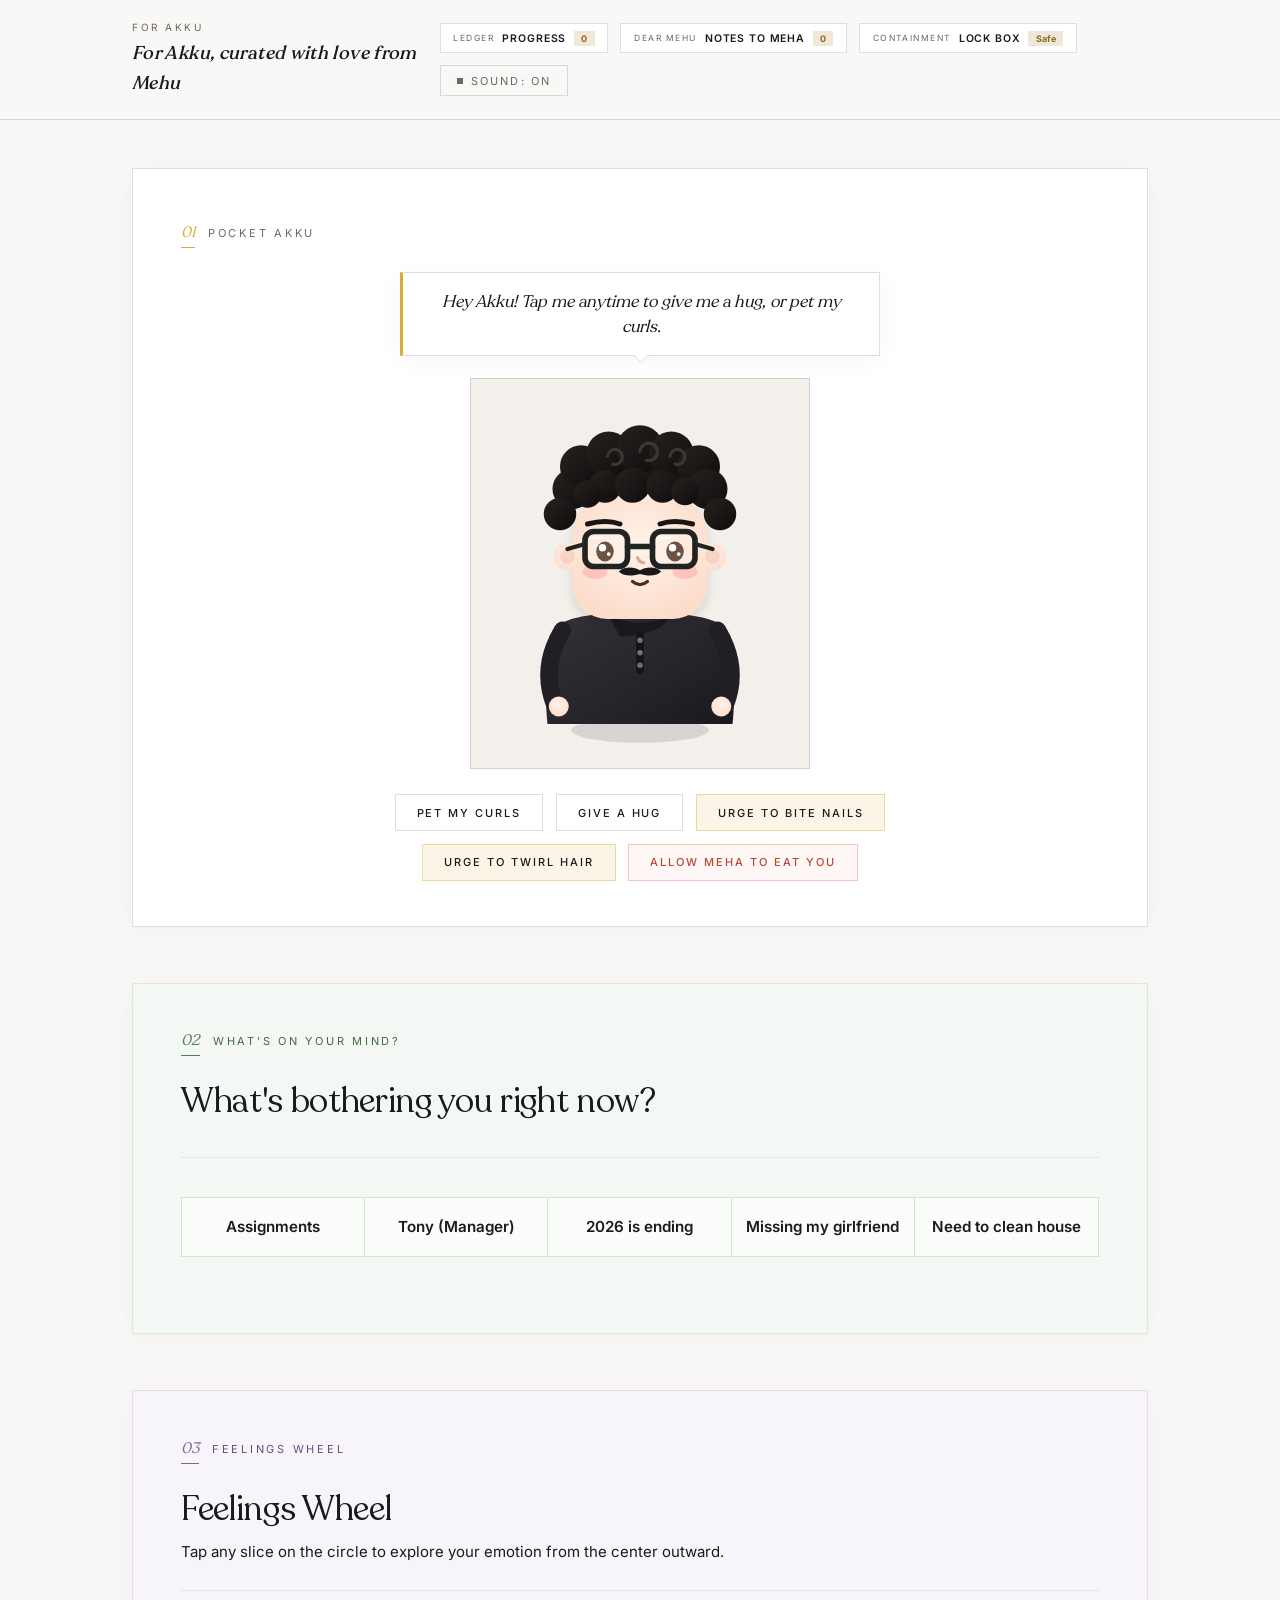
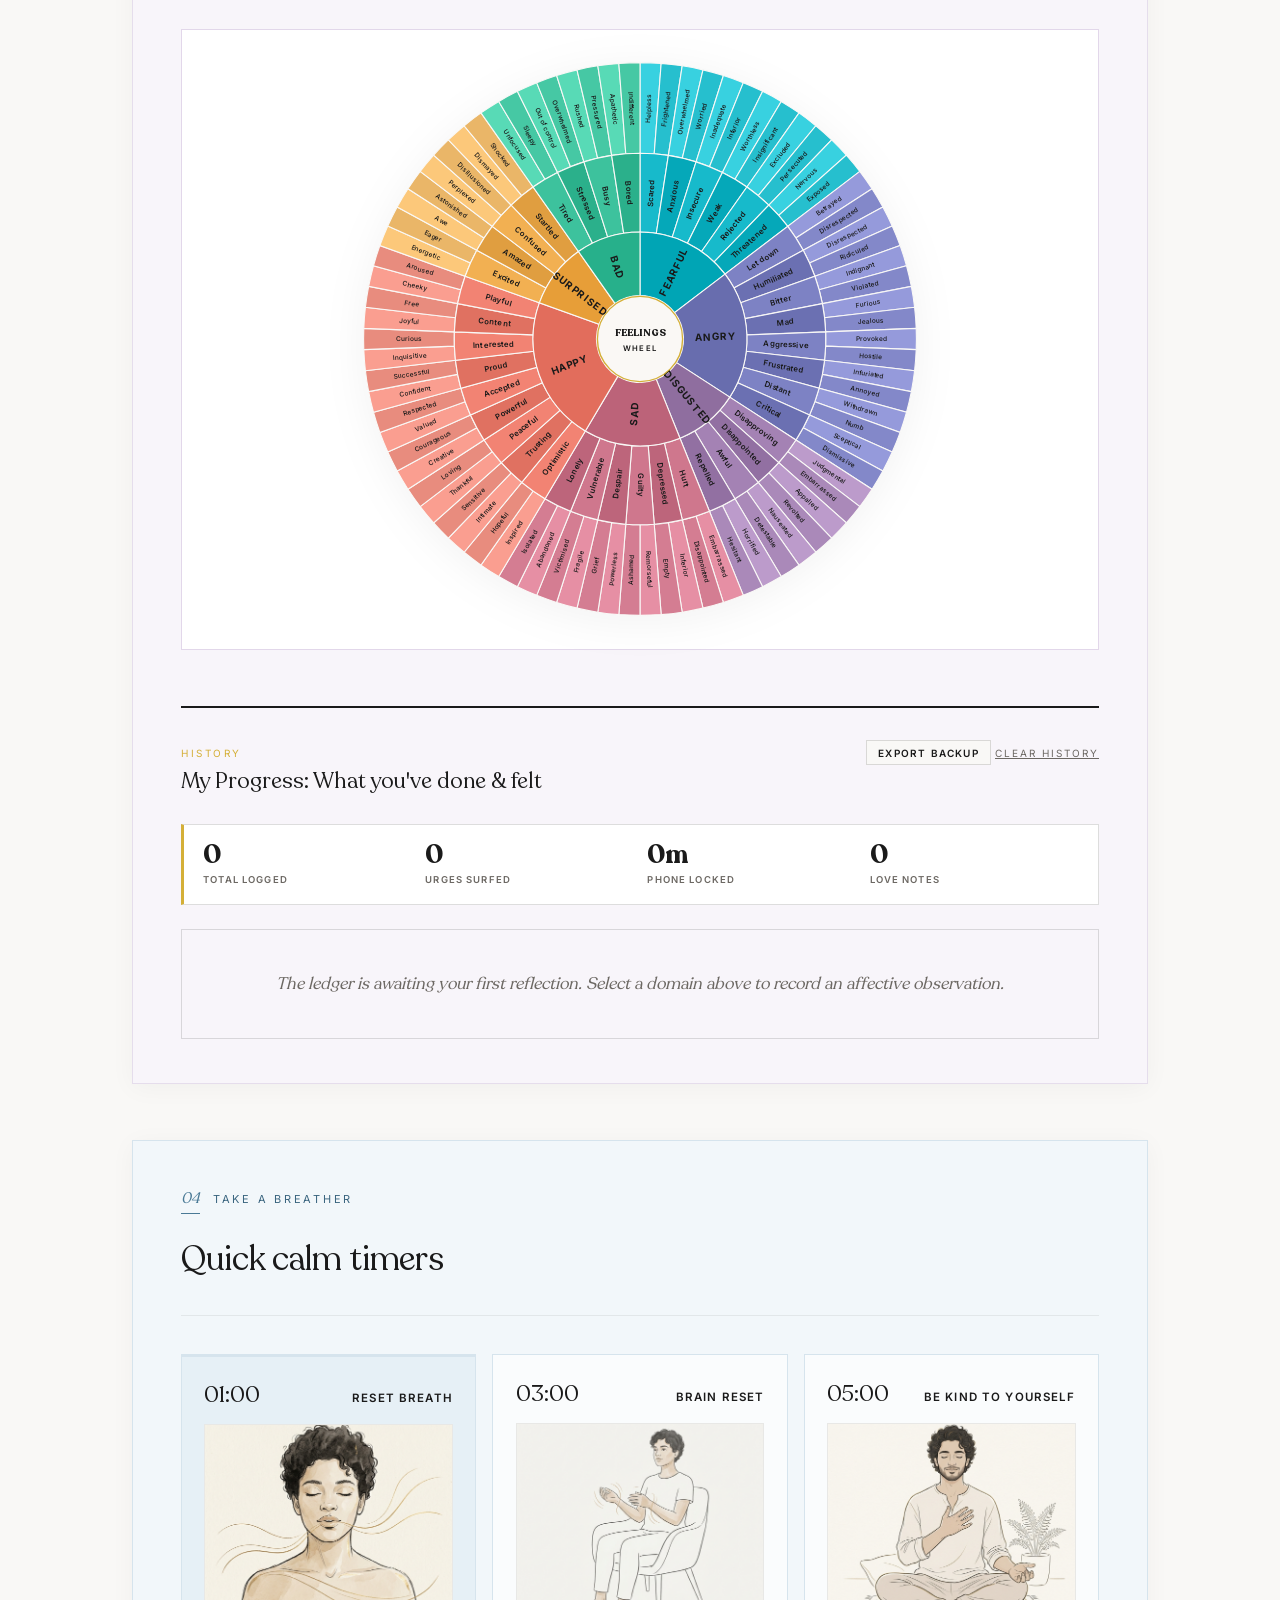
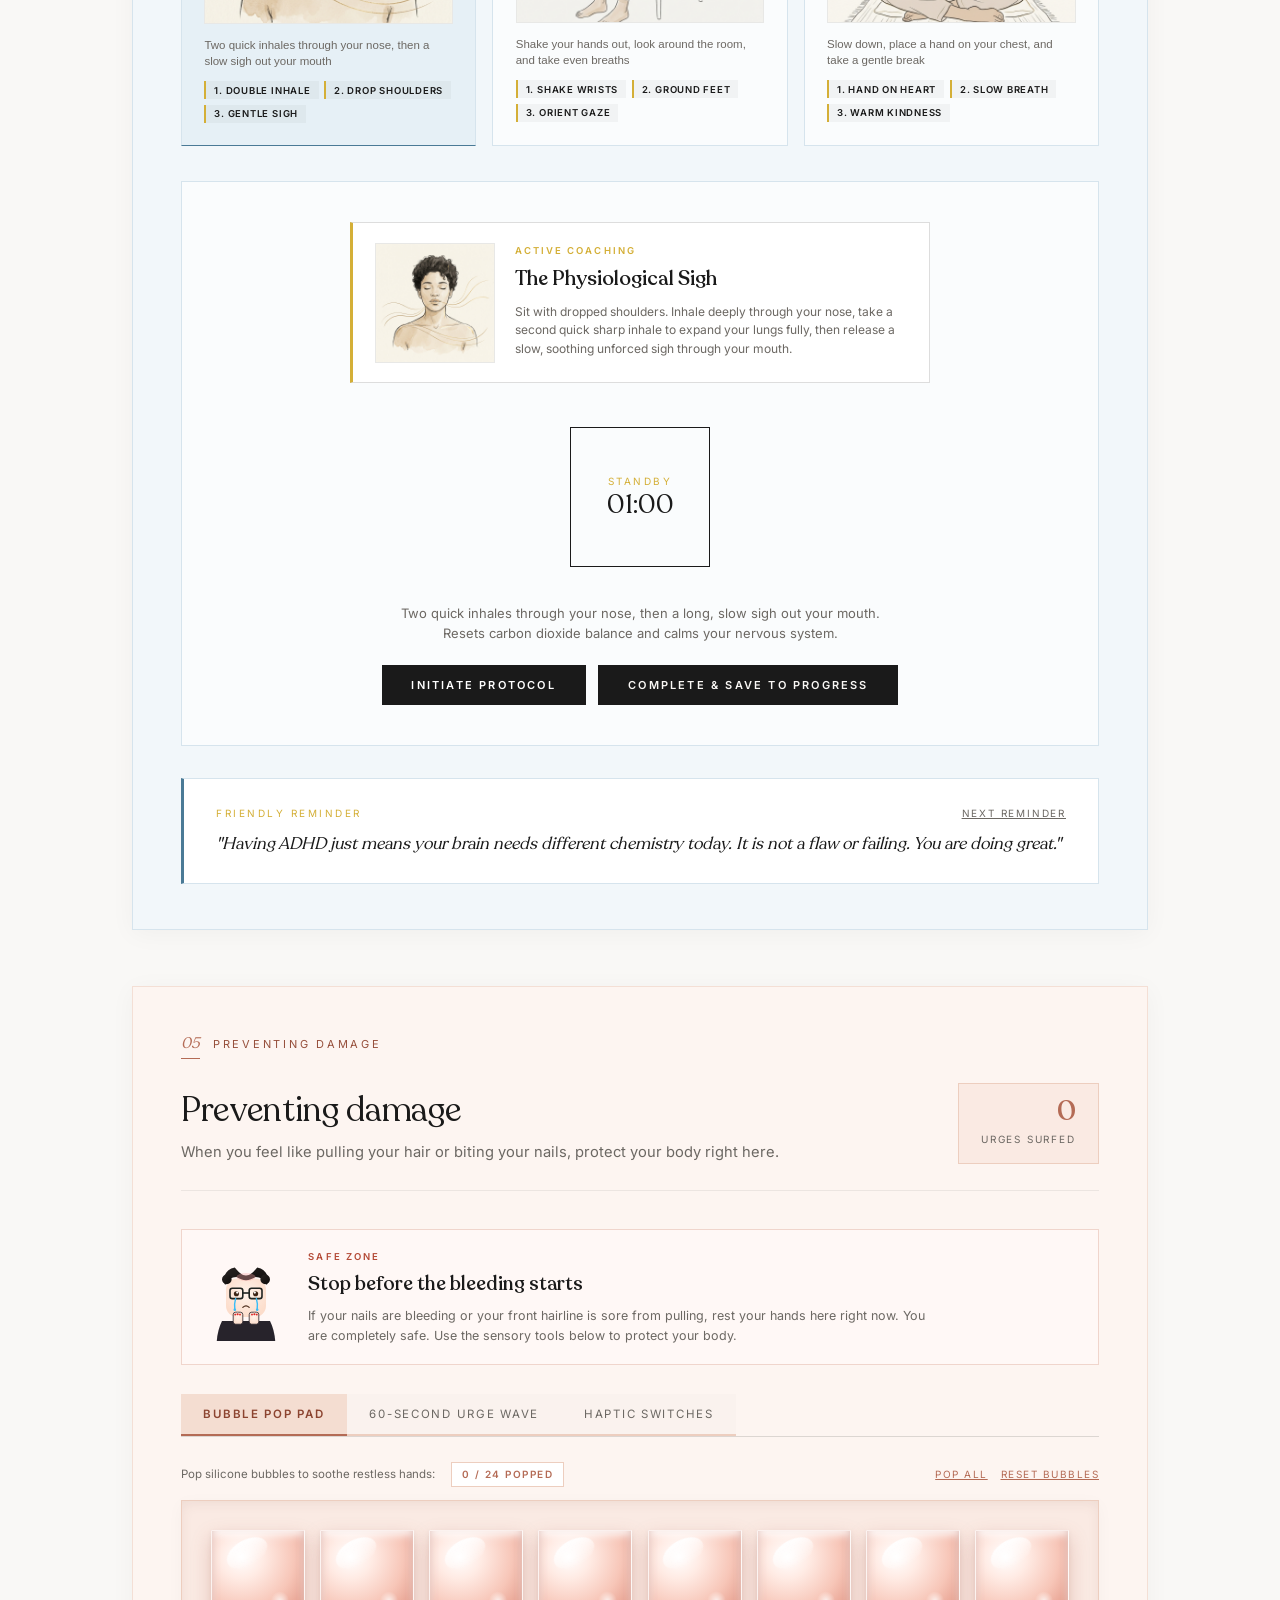
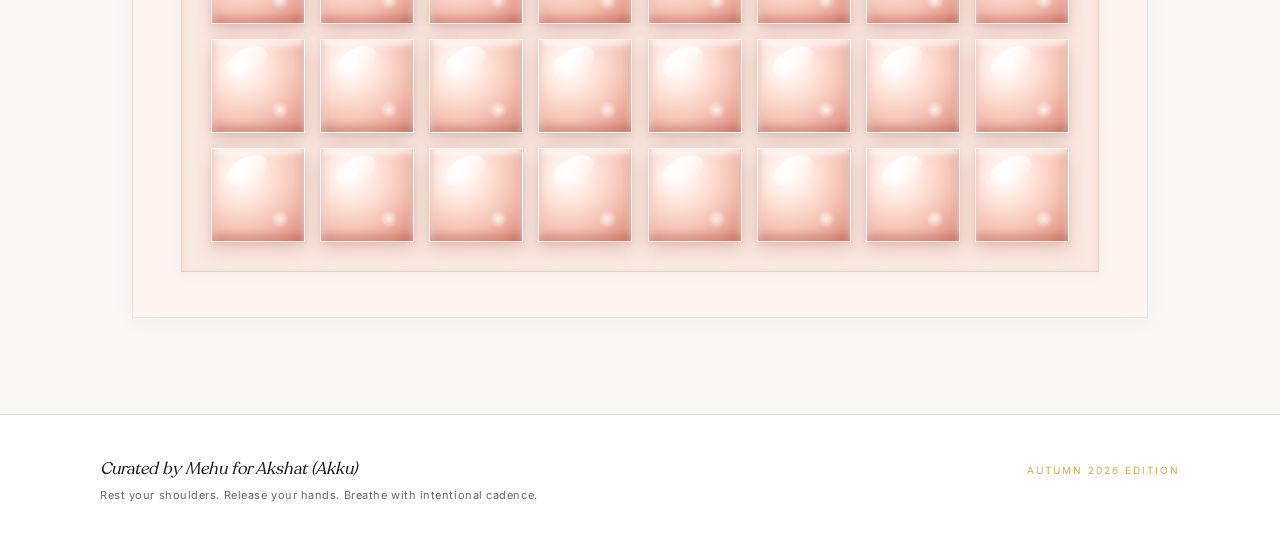
==== commit 35c965f4: "Deploy: export backup under progress ledger, quick calm timer images, and complete button" ====
--- a/akku-needs/index.html
+++ b/akku-needs/index.html
@@ -632,7 +632,10 @@
             <span class="archive-tag">History</span>
             <h3 class="archive-headline">My Progress: What you've done & felt</h3>
           </div>
-          <button id="clearArchiveBtn" class="archive-clear-btn" title="Clear history">Clear History</button>
+          <div class="archive-actions-header">
+            <button id="inpageExportBackupBtn" class="backup-pill-btn" title="Download backup of all progress and notes">Export Backup</button>
+            <button id="clearArchiveBtn" class="archive-clear-btn" title="Clear history">Clear History</button>
+          </div>
         </div>
 
         <!-- Section 04 Summary Stats Ribbon -->
@@ -672,27 +675,73 @@
         <h2 class="section-headline">Quick calm timers</h2>
       </div>
 
-      <!-- Timer Selector Options -->
+      <!-- Timer Selector Options with Visual Instructional Cards -->
       <div class="timer-category-selector">
         <button class="timer-select-tab active" data-timer="sigh">
-          <span class="timer-tab-duration">01:00</span>
-          <span class="timer-tab-title">Reset breath</span>
+          <div class="timer-card-top">
+            <span class="timer-tab-duration">01:00</span>
+            <span class="timer-tab-title">Reset breath</span>
+          </div>
+          <div class="timer-instruction-img-wrap">
+            <img src="images/timer-sigh.jpg" alt="Instructional illustration for Physiological Sigh: two quick inhales, slow sigh out" class="timer-card-img" />
+          </div>
           <span class="timer-tab-info">Two quick inhales through your nose, then a slow sigh out your mouth</span>
-        </button>
+          <div class="timer-mini-steps">
+            <span class="timer-step-tag">1. Double Inhale</span>
+            <span class="timer-step-tag">2. Drop Shoulders</span>
+            <span class="timer-step-tag">3. Gentle Sigh</span>
+          </div>
+        </button>
+
         <button class="timer-select-tab" data-timer="adhd_reset">
-          <span class="timer-tab-duration">03:00</span>
-          <span class="timer-tab-title">Brain reset</span>
+          <div class="timer-card-top">
+            <span class="timer-tab-duration">03:00</span>
+            <span class="timer-tab-title">Brain reset</span>
+          </div>
+          <div class="timer-instruction-img-wrap">
+            <img src="images/timer-brain-reset.jpg" alt="Instructional illustration for ADHD Brain Reset: shake hands, feet flat, orient gaze" class="timer-card-img" />
+          </div>
           <span class="timer-tab-info">Shake your hands out, look around the room, and take even breaths</span>
-        </button>
+          <div class="timer-mini-steps">
+            <span class="timer-step-tag">1. Shake Wrists</span>
+            <span class="timer-step-tag">2. Ground Feet</span>
+            <span class="timer-step-tag">3. Orient Gaze</span>
+          </div>
+        </button>
+
         <button class="timer-select-tab" data-timer="self_compassion">
-          <span class="timer-tab-duration">05:00</span>
-          <span class="timer-tab-title">Be kind to yourself</span>
+          <div class="timer-card-top">
+            <span class="timer-tab-duration">05:00</span>
+            <span class="timer-tab-title">Be kind to yourself</span>
+          </div>
+          <div class="timer-instruction-img-wrap">
+            <img src="images/timer-compassion.jpg" alt="Instructional illustration for Self-Compassion Break: hand on heart, slow breath" class="timer-card-img" />
+          </div>
           <span class="timer-tab-info">Slow down, place a hand on your chest, and take a gentle break</span>
+          <div class="timer-mini-steps">
+            <span class="timer-step-tag">1. Hand on Heart</span>
+            <span class="timer-step-tag">2. Slow Breath</span>
+            <span class="timer-step-tag">3. Warm Kindness</span>
+          </div>
         </button>
       </div>
 
       <!-- Active Timer Canvas -->
       <div class="timer-execution-bay">
+        <!-- Visual Instruction Guide for Active Timer -->
+        <div class="active-protocol-visual-bar" id="activeProtocolVisualBar">
+          <div class="active-protocol-img-wrap">
+            <img id="activeProtocolHeroImg" src="images/timer-sigh.jpg" alt="How to do this breath" class="active-hero-instruction-img" />
+          </div>
+          <div class="active-protocol-coaching">
+            <span class="active-coaching-overline" id="activeCoachingOverline">Active Coaching</span>
+            <h4 class="active-coaching-title" id="activeCoachingTitle">The Physiological Sigh</h4>
+            <p class="active-coaching-desc" id="activeCoachingDesc">
+              Sit with dropped shoulders. Inhale deeply through your nose, take a second quick sharp inhale to expand your lungs fully, then release a slow, soothing unforced sigh through your mouth.
+            </p>
+          </div>
+        </div>
+
         <div class="timer-visual-frame">
           <div class="hairline-timer-circle" id="timerCircle">
             <div class="circle-inner-data">
@@ -710,8 +759,12 @@
           <button id="toggleTimerBtn" class="luxury-action-btn">
             <span id="timerBtnText">Start timer</span>
           </button>
+          <button id="completeTimerEarlyBtn" class="luxury-action-btn complete-btn" title="Complete this calming session and record progress">
+            <span>Complete &amp; save to progress</span>
+          </button>
           <button id="cancelTimerBtn" class="secondary-plain-btn" style="display: none;">Cancel</button>
         </div>
+        <span id="calmSavedNotice" class="step-done-notice" style="display: none; margin-top: 0.8rem;">Calming session saved to your progress ledger!</span>
       </div>
 
       <!-- Affirmation Ledger -->
--- a/akku-needs/style.css
+++ b/akku-needs/style.css
@@ -1791,6 +1791,133 @@
   color: var(--muted);
   line-height: 1.4;
   display: block;
+}
+
+.timer-card-top {
+  display: flex;
+  justify-content: space-between;
+  align-items: baseline;
+  margin-bottom: 0.6rem;
+}
+
+.timer-instruction-img-wrap {
+  width: 100%;
+  aspect-ratio: 1 / 1;
+  max-height: 200px;
+  overflow: hidden;
+  margin-bottom: 0.8rem;
+  border: 1px solid var(--border-light);
+  background: #F9F8F6;
+}
+
+.timer-card-img {
+  width: 100%;
+  height: 100%;
+  object-fit: cover;
+  transition: transform 0.6s cubic-bezier(0.16, 1, 0.3, 1), filter 0.4s ease;
+  filter: contrast(98%);
+}
+
+.timer-select-tab:hover .timer-card-img {
+  transform: scale(1.03);
+}
+
+.timer-mini-steps {
+  display: flex;
+  flex-wrap: wrap;
+  gap: 0.35rem;
+  margin-top: 0.75rem;
+}
+
+.timer-step-tag {
+  font-family: var(--font-sans);
+  font-size: 9.5px;
+  font-weight: 600;
+  text-transform: uppercase;
+  letter-spacing: 0.08em;
+  padding: 0.22rem 0.5rem;
+  background: rgba(26, 26, 26, 0.04);
+  color: var(--fg);
+  border-left: 2px solid var(--gold);
+}
+
+/* Active Protocol Visual Coaching Bar in Timer Bay */
+.active-protocol-visual-bar {
+  display: flex;
+  flex-direction: column;
+  gap: 1.2rem;
+  align-items: center;
+  padding: 1.2rem 1.4rem;
+  background: #FFFFFF;
+  border: 1px solid var(--border);
+  border-left: 3px solid var(--gold);
+  width: 100%;
+  max-width: 580px;
+  margin-bottom: 1.8rem;
+  text-align: left;
+}
+
+@media (min-width: 600px) {
+  .active-protocol-visual-bar {
+    flex-direction: row;
+    align-items: flex-start;
+  }
+}
+
+.active-protocol-img-wrap {
+  width: 120px;
+  height: 120px;
+  flex-shrink: 0;
+  overflow: hidden;
+  border: 1px solid var(--border-light);
+  background: #F9F8F6;
+}
+
+.active-hero-instruction-img {
+  width: 100%;
+  height: 100%;
+  object-fit: cover;
+}
+
+.active-protocol-coaching {
+  flex: 1;
+}
+
+.active-coaching-overline {
+  font-family: var(--font-sans);
+  font-size: 9.5px;
+  font-weight: 600;
+  text-transform: uppercase;
+  letter-spacing: 0.22em;
+  color: var(--gold);
+  display: block;
+  margin-bottom: 0.25rem;
+}
+
+.active-coaching-title {
+  font-family: 'Recoleta', 'Fraunces', serif;
+  font-size: 1.25rem;
+  font-weight: 500;
+  color: var(--fg);
+  margin-bottom: 0.45rem;
+}
+
+.active-coaching-desc {
+  font-size: 12px;
+  line-height: 1.55;
+  color: var(--muted);
+}
+
+.complete-btn {
+  background: var(--fg) !important;
+  color: #FAF8F5 !important;
+  border-color: var(--fg) !important;
+}
+
+.complete-btn:hover {
+  background: #000000 !important;
+  border-color: var(--gold) !important;
+  box-shadow: 0 4px 18px rgba(212, 175, 55, 0.25) !important;
 }
 
 .timer-execution-bay {
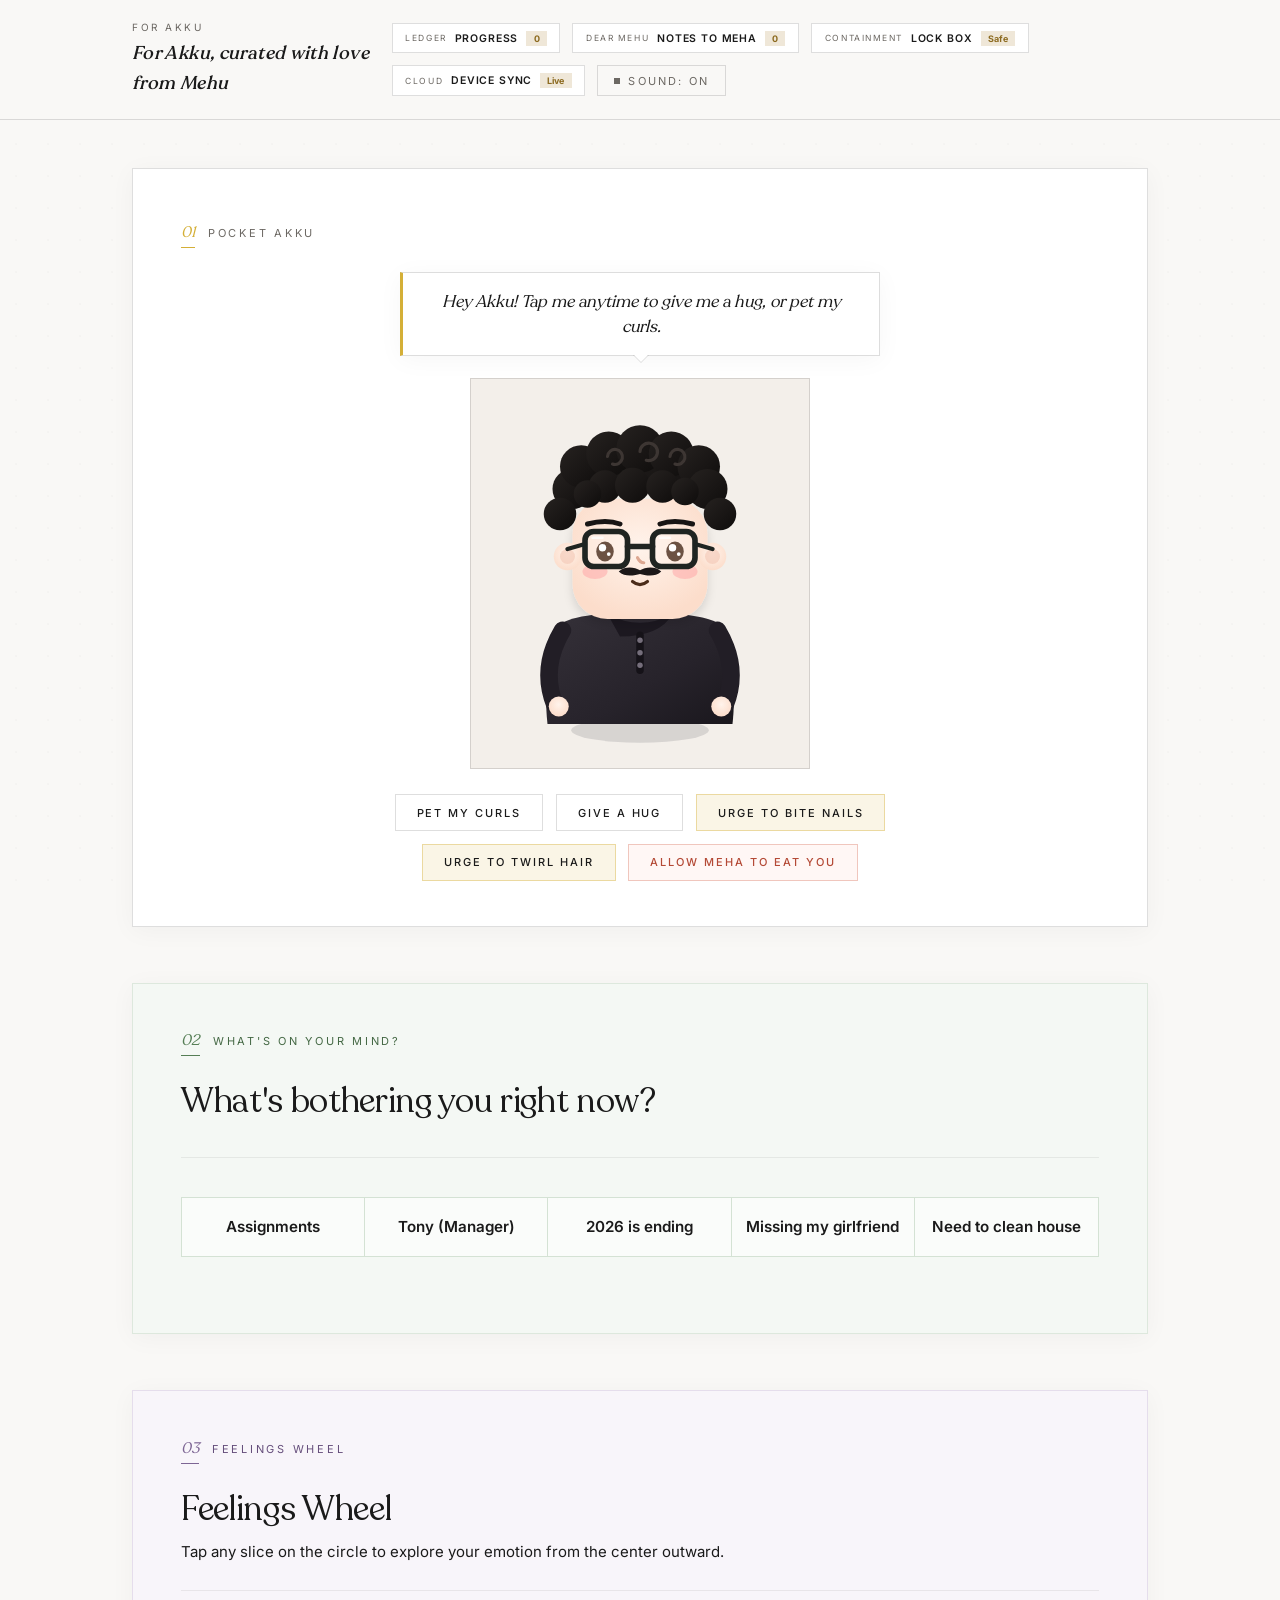
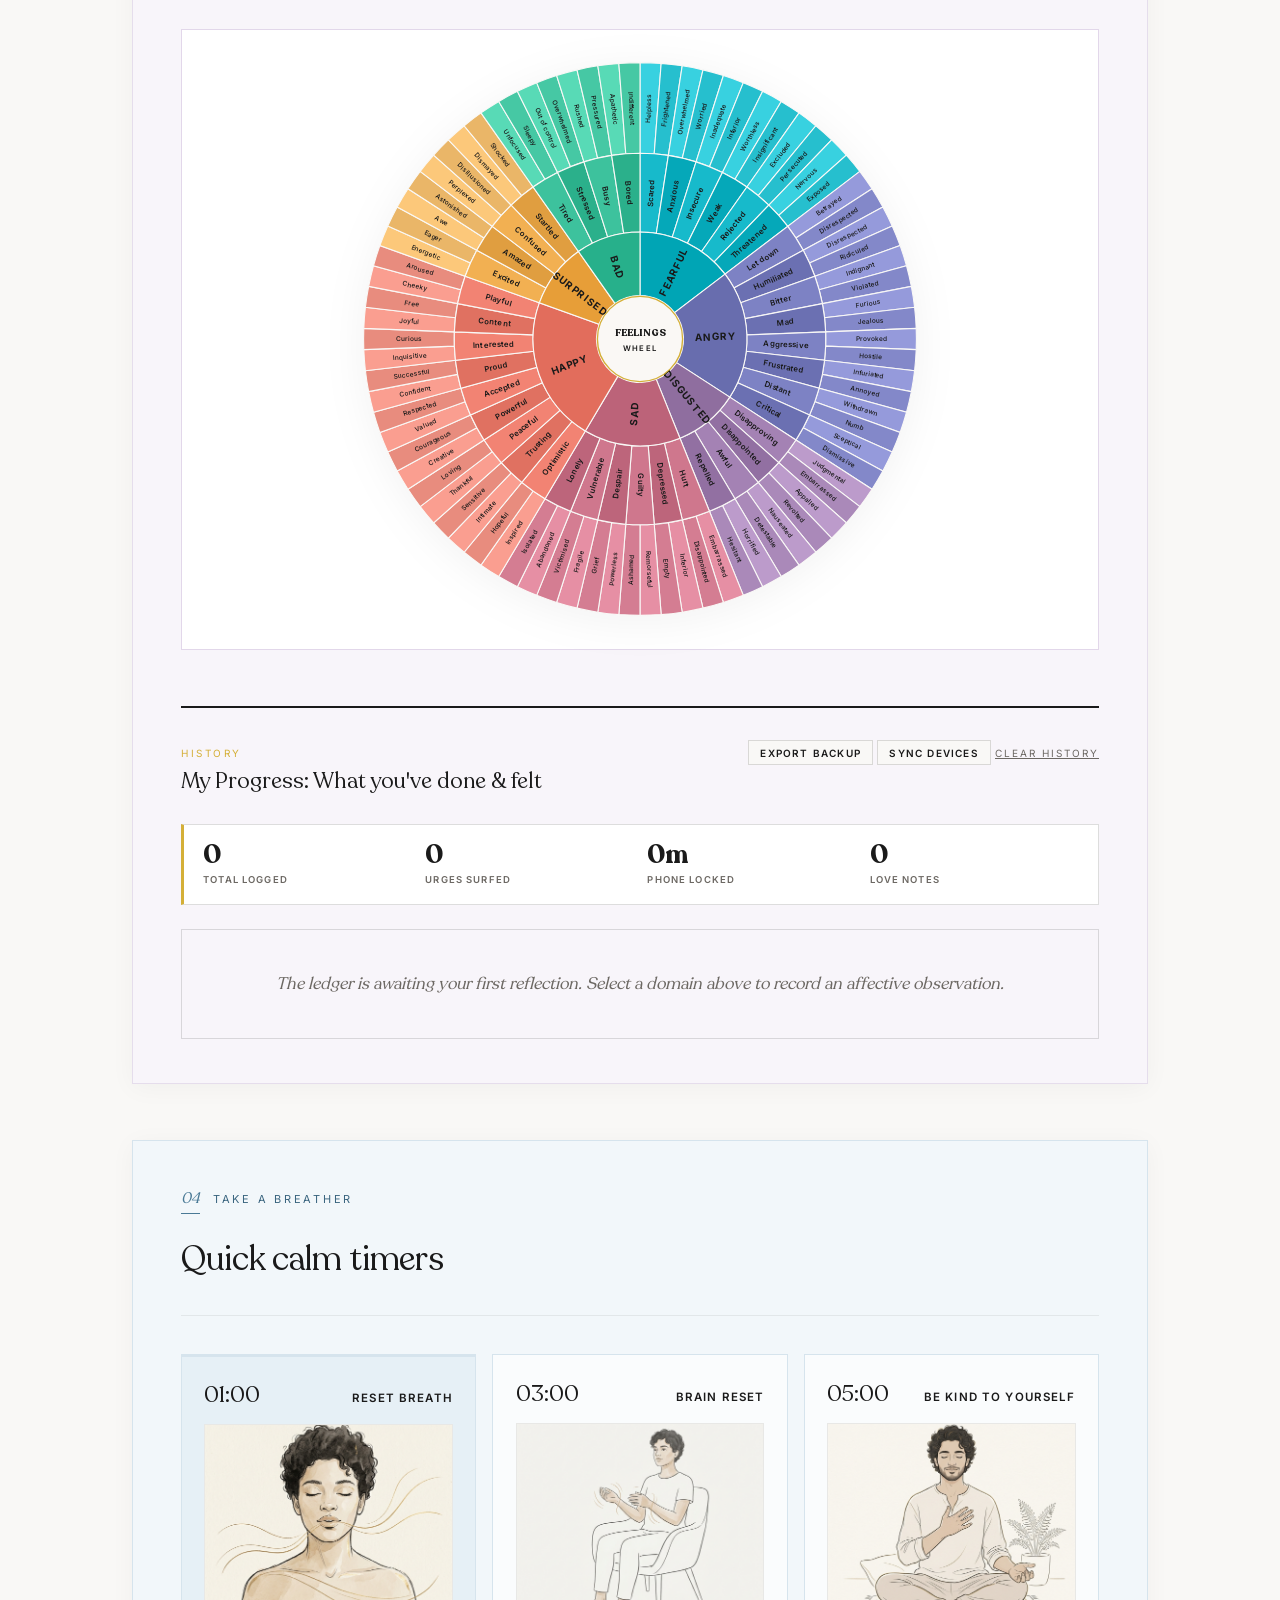
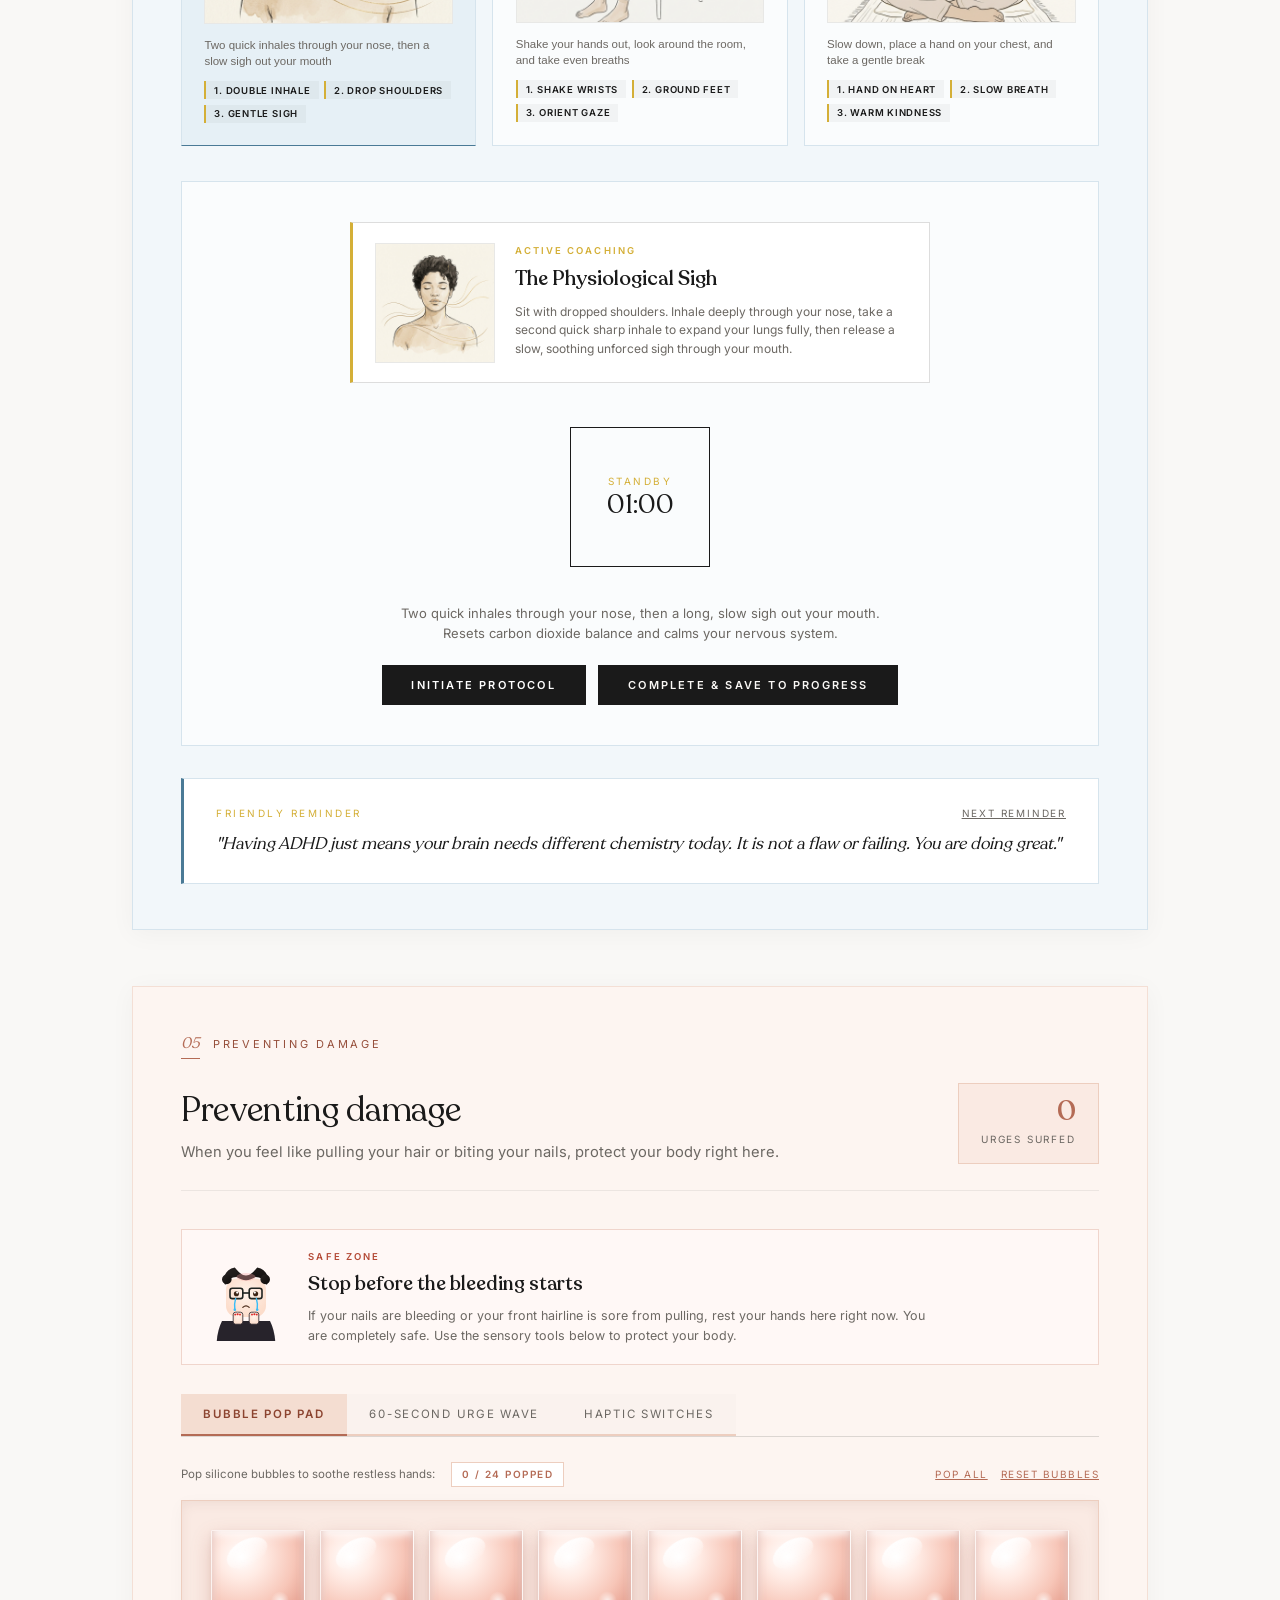
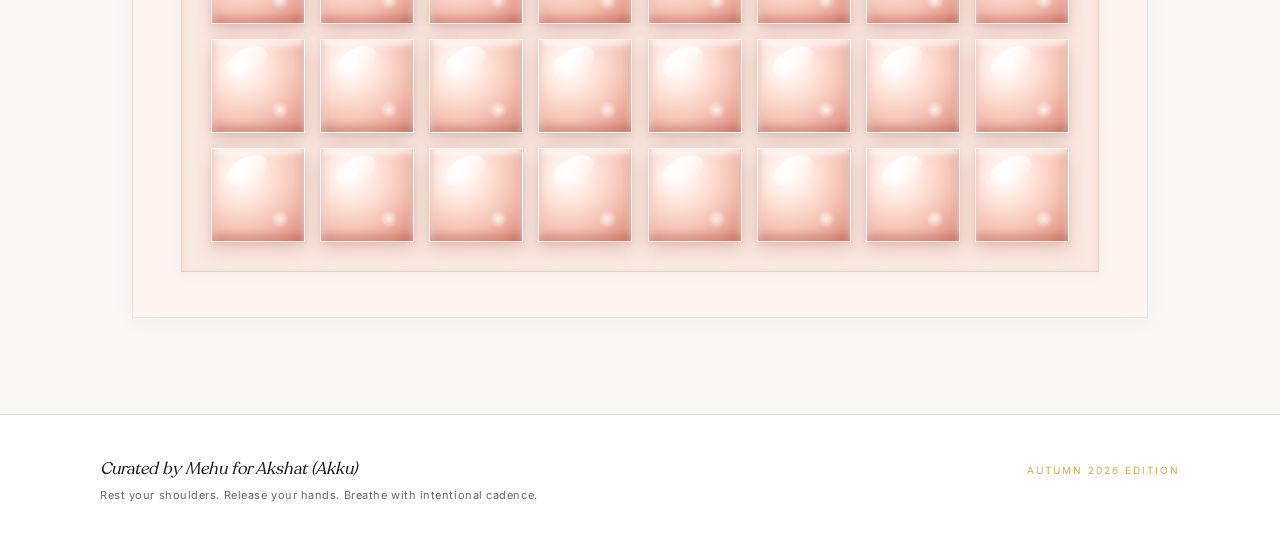
==== commit e6f00ea0: "Deploy: mobile responsive layout, scroll-down nav toggle, proportional boxes, and real-time cross-de" ====
--- a/akku-needs/index.html
+++ b/akku-needs/index.html
@@ -22,13 +22,20 @@
   <div class="editorial-grain"></div>
 
   <!-- Top Navigation / Editorial Bar -->
-  <header class="editorial-nav">
+  <header class="editorial-nav" id="editorialNav">
     <div class="nav-container">
       <div class="nav-left">
         <span class="overline-label">For Akku</span>
         <h1 class="nav-title">For Akku, curated with love from Mehu</h1>
       </div>
-      <div class="nav-right">
+      <button id="mobileMenuToggle" class="mobile-menu-toggle-btn" aria-label="Toggle navigation actions" aria-expanded="false">
+        <span class="mobile-menu-text">Menu</span>
+        <span class="mobile-menu-bars">
+          <span class="m-bar"></span>
+          <span class="m-bar"></span>
+        </span>
+      </button>
+      <div class="nav-right" id="navRightActions">
         <button id="topProgressBtn" class="editorial-nav-btn" title="View all saved progress with dates and times" aria-label="Progress Log">
           <span class="nav-btn-tag">Ledger</span>
           <span class="nav-btn-text">Progress</span>
@@ -43,6 +50,11 @@
           <span class="nav-btn-tag">Containment</span>
           <span class="nav-btn-text">Lock Box</span>
           <span class="nav-btn-badge" id="lockboxStatusBadge">Safe</span>
+        </button>
+        <button id="topSyncBtn" class="editorial-nav-btn" title="Sync progress across laptop and phone" aria-label="Device Sync">
+          <span class="nav-btn-tag">Cloud</span>
+          <span class="nav-btn-text">Device Sync</span>
+          <span class="nav-btn-badge" id="syncStatusBadge">Live</span>
         </button>
         <button id="soundToggle" class="minimal-toggle sound-on" title="Toggle Acoustic Feedback" aria-label="Toggle Sound">
           <span class="toggle-dot"></span>
@@ -68,6 +80,10 @@
           <button class="drawer-tab" id="drawerTabLockbox" data-tab="lockbox">
             <span>Phone Lock Box</span>
             <span class="drawer-count-badge" id="drawerLockboxBadge">Ready</span>
+          </button>
+          <button class="drawer-tab" id="drawerTabSync" data-tab="sync">
+            <span>Device Sync</span>
+            <span class="drawer-count-badge" id="drawerSyncBadge">Live</span>
           </button>
         </div>
         <button class="drawer-close-btn" id="drawerCloseBtn" aria-label="Close panel">Close</button>
@@ -225,6 +241,50 @@
             2. If an urgent urge to check notifications appears, use the 24 bubble pad or mechanical switches instead.<br>
             3. When the lock timer rings, you have officially protected your prefrontal bandwidth.
           </p>
+        </div>
+      </div>
+
+      <!-- Panel 4: Device Sync (Laptop & Phone) -->
+      <div class="drawer-panel" id="drawerPanelSync">
+        <div class="drawer-panel-intro">
+          <p class="drawer-intro-text">Keep your streak, progress ledger, love notes, and calming protocols synchronized across your laptop and phone automatically.</p>
+        </div>
+
+        <div class="sync-card-block">
+          <div class="sync-status-row">
+            <div class="sync-indicator-dot" id="syncStatusDot"></div>
+            <div class="sync-indicator-info">
+              <span class="sync-indicator-title" id="syncRoomTitle">Sync Room: akku-mehu-sanctuary</span>
+              <span class="sync-indicator-sub" id="syncStatusDesc">Connected and auto-syncing</span>
+            </div>
+          </div>
+
+          <div class="sync-qr-section">
+            <span class="sync-qr-overline">Scan with Phone Camera</span>
+            <div class="sync-qr-frame">
+              <img id="syncQrCodeImg" src="" alt="Scan this QR code with your phone camera to link devices" class="sync-qr-image" />
+            </div>
+            <p class="sync-qr-caption">Point your iPhone camera here to open and automatically link your phone to this sanctuary.</p>
+          </div>
+
+          <div class="sync-actions-group">
+            <button id="copySyncLinkBtn" class="luxury-action-btn sync-btn-wide">
+              <span>Copy Link for Phone</span>
+            </button>
+            <button id="forceSyncNowBtn" class="secondary-plain-btn sync-btn-wide">
+              <span>Sync Now</span>
+            </button>
+            <span id="syncNotice" class="step-done-notice" style="display: none;">Link copied to clipboard!</span>
+          </div>
+
+          <div class="sync-advanced-toggle-block">
+            <span class="sync-advanced-label">Private Sync Code</span>
+            <div class="sync-code-row">
+              <input type="text" id="syncRoomInput" class="sync-room-input" value="akku-mehu-sanctuary" placeholder="Enter sync room code" autocomplete="off" />
+              <button id="saveSyncRoomBtn" class="sync-save-code-btn">Save Code</button>
+            </div>
+            <span class="sync-code-help">Use the same code on both devices to keep them continuously linked.</span>
+          </div>
         </div>
       </div>
     </div>
@@ -634,6 +694,7 @@
           </div>
           <div class="archive-actions-header">
             <button id="inpageExportBackupBtn" class="backup-pill-btn" title="Download backup of all progress and notes">Export Backup</button>
+            <button id="inpageSyncDeviceBtn" class="backup-pill-btn" title="Sync progress across laptop and phone">Sync Devices</button>
             <button id="clearArchiveBtn" class="archive-clear-btn" title="Clear history">Clear History</button>
           </div>
         </div>
@@ -1024,6 +1085,12 @@
     </div>
   </footer>
 
+  <!-- Real-time Cross-Device Sync Notification Toast -->
+  <div id="syncToastNotification" class="sync-toast" style="display: none;">
+    <span class="sync-toast-dot"></span>
+    <span id="syncToastText" class="sync-toast-text">Progress synced with your other device</span>
+  </div>
+
   <script src="app.js"></script>
 </body>
 </html>
--- a/akku-needs/style.css
+++ b/akku-needs/style.css
@@ -3119,7 +3119,265 @@
   color: var(--gold);
 }
 
-/* Responsive Editorial Media Queries */
+/* ==========================================================================
+   Mobile Navigation & Menu Toggle (Desktop untouched)
+   ========================================================================== */
+
+.mobile-menu-toggle-btn {
+  display: none; /* Hidden on desktop / laptop */
+  background: #FFFFFF;
+  border: 1px solid var(--border);
+  padding: 0.42rem 0.75rem;
+  align-items: center;
+  gap: 0.5rem;
+  cursor: pointer;
+  font-family: var(--font-sans);
+  transition: var(--transition-fast);
+}
+
+.mobile-menu-toggle-btn:hover {
+  border-color: var(--gold);
+  background: #FAF7F2;
+}
+
+.mobile-menu-text {
+  font-size: 10.5px;
+  font-weight: 600;
+  letter-spacing: 0.12em;
+  text-transform: uppercase;
+  color: var(--fg);
+}
+
+.mobile-menu-bars {
+  display: flex;
+  flex-direction: column;
+  gap: 3.5px;
+  width: 14px;
+}
+
+.m-bar {
+  display: block;
+  width: 100%;
+  height: 1.5px;
+  background: var(--fg);
+  transition: transform 0.2s ease, opacity 0.2s ease;
+}
+
+.editorial-nav.mobile-menu-open .mobile-menu-bars .m-bar:first-child {
+  transform: translateY(2.5px) rotate(45deg);
+}
+
+.editorial-nav.mobile-menu-open .mobile-menu-bars .m-bar:last-child {
+  transform: translateY(-2.5px) rotate(-45deg);
+}
+
+/* ==========================================================================
+   Cross-Device Progress Synchronization Styling (Zero Emojis)
+   ========================================================================== */
+
+.sync-card-block {
+  background: var(--surface);
+  border: 1px solid var(--border);
+  padding: 1.4rem;
+  margin-bottom: 1.5rem;
+}
+
+.sync-status-row {
+  display: flex;
+  align-items: center;
+  gap: 0.8rem;
+  padding-bottom: 1.2rem;
+  border-bottom: 1px solid var(--border-light);
+  margin-bottom: 1.4rem;
+}
+
+.sync-indicator-dot {
+  width: 10px;
+  height: 10px;
+  border-radius: 50%;
+  background: #2E7D32;
+  box-shadow: 0 0 0 3px rgba(46, 125, 50, 0.18);
+  animation: pulseSync 2s infinite ease-in-out;
+  flex-shrink: 0;
+}
+
+@keyframes pulseSync {
+  0%, 100% { transform: scale(1); opacity: 1; }
+  50% { transform: scale(1.2); opacity: 0.75; }
+}
+
+.sync-indicator-info {
+  display: flex;
+  flex-direction: column;
+}
+
+.sync-indicator-title {
+  font-family: var(--font-sans);
+  font-size: 12px;
+  font-weight: 600;
+  letter-spacing: 0.05em;
+  color: var(--fg);
+}
+
+.sync-indicator-sub {
+  font-family: var(--font-sans);
+  font-size: 10.5px;
+  color: var(--muted);
+}
+
+.sync-qr-section {
+  display: flex;
+  flex-direction: column;
+  align-items: center;
+  text-align: center;
+  margin-bottom: 1.5rem;
+}
+
+.sync-qr-overline {
+  font-family: var(--font-sans);
+  font-size: 9.5px;
+  letter-spacing: 0.18em;
+  text-transform: uppercase;
+  color: var(--gold);
+  margin-bottom: 0.8rem;
+}
+
+.sync-qr-frame {
+  width: 190px;
+  height: 190px;
+  padding: 10px;
+  background: #FFFFFF;
+  border: 1px solid var(--border);
+  box-shadow: 0 4px 16px rgba(0, 0, 0, 0.04);
+  display: flex;
+  align-items: center;
+  justify-content: center;
+  margin-bottom: 0.8rem;
+}
+
+.sync-qr-image {
+  width: 100%;
+  height: 100%;
+  display: block;
+  object-fit: contain;
+}
+
+.sync-qr-caption {
+  font-family: var(--font-sans);
+  font-size: 11px;
+  line-height: 1.45;
+  color: var(--muted);
+  max-width: 280px;
+}
+
+.sync-actions-group {
+  display: flex;
+  flex-direction: column;
+  gap: 0.6rem;
+  margin-bottom: 1.5rem;
+}
+
+.sync-btn-wide {
+  width: 100%;
+  justify-content: center;
+}
+
+.sync-advanced-toggle-block {
+  border-top: 1px solid var(--border-light);
+  padding-top: 1.2rem;
+}
+
+.sync-advanced-label {
+  display: block;
+  font-family: var(--font-sans);
+  font-size: 10px;
+  letter-spacing: 0.14em;
+  text-transform: uppercase;
+  color: var(--muted);
+  margin-bottom: 0.5rem;
+}
+
+.sync-code-row {
+  display: flex;
+  gap: 0.5rem;
+  margin-bottom: 0.4rem;
+}
+
+.sync-room-input {
+  flex: 1;
+  background: #FFFFFF;
+  border: 1px solid var(--border);
+  padding: 0.55rem 0.75rem;
+  font-family: var(--font-mono, monospace);
+  font-size: 13px;
+  color: var(--fg);
+}
+
+.sync-save-code-btn {
+  background: var(--surface-alt);
+  border: 1px solid var(--border);
+  font-family: var(--font-sans);
+  font-size: 11px;
+  font-weight: 600;
+  text-transform: uppercase;
+  padding: 0.55rem 0.9rem;
+  cursor: pointer;
+  transition: var(--transition-fast);
+}
+
+.sync-save-code-btn:hover {
+  border-color: var(--gold);
+  background: #FAF7F2;
+}
+
+.sync-code-help {
+  font-family: var(--font-sans);
+  font-size: 10.5px;
+  color: var(--muted);
+}
+
+/* Subtle Toast Banner for Cross-Device Sync */
+.sync-toast {
+  position: fixed;
+  bottom: 24px;
+  right: 24px;
+  background: #FFFFFF;
+  border: 1px solid var(--border);
+  border-left: 3px solid var(--gold);
+  box-shadow: 0 8px 24px rgba(0, 0, 0, 0.1);
+  padding: 0.75rem 1.1rem;
+  display: flex;
+  align-items: center;
+  gap: 0.65rem;
+  z-index: 1001;
+  animation: slideUpToast 0.25s ease-out;
+  max-width: calc(100vw - 48px);
+}
+
+@keyframes slideUpToast {
+  from { transform: translateY(20px); opacity: 0; }
+  to { transform: translateY(0); opacity: 1; }
+}
+
+.sync-toast-dot {
+  width: 7px;
+  height: 7px;
+  border-radius: 50%;
+  background: var(--gold);
+}
+
+.sync-toast-text {
+  font-family: var(--font-sans);
+  font-size: 11.5px;
+  font-weight: 500;
+  color: var(--fg);
+}
+
+/* ==========================================================================
+   Responsive Editorial Media Queries
+   (Proportional Boxes & Mobile Navigation Scroll-Toggle)
+   ========================================================================== */
+
 @media (max-width: 900px) {
   .hero-split {
     grid-template-columns: 1fr;
@@ -3158,3 +3416,392 @@
   }
 }
 
+@media (max-width: 768px) {
+  /* Mobile Navigation: Auto-toggles on scroll down */
+  .editorial-nav {
+    position: sticky;
+    top: 0;
+    z-index: 100;
+    transition: transform 0.28s cubic-bezier(0.16, 1, 0.3, 1), background-color 0.2s ease;
+    will-change: transform;
+  }
+
+  .editorial-nav.nav-scrolled-down {
+    transform: translateY(-100%);
+  }
+
+  .nav-container {
+    padding: 0.75rem 1rem;
+    position: relative;
+    display: flex;
+    justify-content: space-between;
+    align-items: center;
+  }
+
+  .nav-left {
+    max-width: calc(100% - 90px);
+  }
+
+  .nav-left .nav-title {
+    font-size: 0.95rem;
+    line-height: 1.25;
+    white-space: nowrap;
+    overflow: hidden;
+    text-overflow: ellipsis;
+  }
+
+  .mobile-menu-toggle-btn {
+    display: inline-flex;
+    flex-shrink: 0;
+  }
+
+  /* Dropdown actions panel on mobile */
+  .nav-right {
+    display: none;
+    position: absolute;
+    top: 100%;
+    left: 0;
+    right: 0;
+    background: rgba(249, 248, 246, 0.98);
+    backdrop-filter: blur(12px);
+    border-top: 1px solid var(--border);
+    border-bottom: 1px solid var(--border);
+    padding: 0.9rem 1rem;
+    box-shadow: 0 12px 28px rgba(0, 0, 0, 0.08);
+    grid-template-columns: repeat(2, 1fr);
+    gap: 0.6rem;
+    z-index: 99;
+  }
+
+  .editorial-nav.mobile-menu-open .nav-right {
+    display: grid;
+    animation: slideDownMenu 0.2s ease-out;
+  }
+
+  .editorial-nav-btn {
+    width: 100%;
+    justify-content: space-between;
+    padding: 0.6rem 0.75rem;
+  }
+
+  .minimal-toggle {
+    grid-column: span 2;
+    justify-content: center;
+    padding: 0.6rem;
+    width: 100%;
+  }
+
+  @keyframes slideDownMenu {
+    from {
+      opacity: 0;
+      transform: translateY(-8px);
+    }
+    to {
+      opacity: 1;
+      transform: translateY(0);
+    }
+  }
+
+  /* Proportional Page & Card Layout */
+  .page-layout {
+    padding: 1.5rem 1rem 4.5rem 1rem;
+    gap: 2rem;
+  }
+
+  .editorial-card {
+    padding: 1.6rem 1.2rem;
+    box-sizing: border-box;
+  }
+
+  .section-headline {
+    font-size: 1.6rem;
+    line-height: 1.25;
+  }
+
+  .section-standfirst {
+    font-size: 0.95rem;
+    line-height: 1.5;
+  }
+
+  .section-header-block {
+    margin-bottom: 1.6rem;
+    padding-bottom: 1.2rem;
+  }
+
+  /* Section 01: Hero & Avatar Proportions */
+  .portrait-stage {
+    padding: 0.8rem;
+    max-width: 280px;
+    margin: 0 auto 1.2rem auto;
+  }
+
+  .interactive-curls-row {
+    flex-direction: column;
+    width: 100%;
+    gap: 0.6rem;
+  }
+
+  .comfort-action-btn {
+    width: 100%;
+    justify-content: center;
+  }
+
+  .avatar-interactive-row {
+    flex-direction: column;
+    width: 100%;
+    gap: 0.6rem;
+  }
+
+  .eating-progress-banner {
+    flex-direction: column;
+    text-align: center;
+    gap: 0.6rem;
+    padding: 0.9rem;
+  }
+
+  .eating-counter {
+    text-align: center;
+  }
+
+  /* Section 02: CBT Worksheets & Steps */
+  .stressor-grid {
+    grid-template-columns: 1fr;
+  }
+
+  .stressor-tab {
+    width: 100%;
+    padding: 0.85rem 1rem;
+    text-align: left;
+    border-right: none;
+    border-bottom: 1px solid var(--border);
+  }
+
+  .cbt-steps-container {
+    grid-template-columns: 1fr;
+    gap: 0.85rem;
+  }
+
+  .cbt-step-card {
+    padding: 1.1rem 1rem;
+  }
+
+  .cbt-user-input, .step-work-textarea {
+    font-size: 16px; /* Prevents iOS auto-zoom */
+    padding: 0.8rem;
+    width: 100%;
+    box-sizing: border-box;
+  }
+
+  .luxury-action-btn {
+    width: 100%;
+    justify-content: center;
+    text-align: center;
+  }
+
+  /* Section 03: Feelings Wheel */
+  .wheel-stage-container {
+    padding: 0.4rem;
+    margin: 1.2rem 0;
+    overflow: hidden;
+  }
+
+  .therapy-feelings-wheel-svg {
+    width: 100%;
+    max-width: 420px;
+    height: auto;
+    margin: 0 auto;
+    display: block;
+  }
+
+  .wheel-selection-card {
+    padding: 1.2rem 1rem;
+  }
+
+  .somatic-chips-wrap {
+    gap: 0.45rem;
+  }
+
+  .somatic-chip {
+    padding: 0.4rem 0.7rem;
+    font-size: 11px;
+  }
+
+  .editorial-underline-input {
+    font-size: 16px; /* Prevents iOS auto-zoom */
+  }
+
+  /* Section 04: Progress Archive Ledger & Stats */
+  .stats-metric-grid {
+    grid-template-columns: repeat(2, 1fr);
+    gap: 0.6rem;
+  }
+
+  .stat-card {
+    padding: 0.8rem 0.65rem;
+  }
+
+  .stat-card-value {
+    font-size: 1.4rem;
+  }
+
+  .archive-stats-ribbon {
+    grid-template-columns: repeat(2, 1fr);
+    gap: 0.6rem;
+    padding: 0.85rem;
+  }
+
+  .archive-stat-num {
+    font-size: 1.35rem;
+  }
+
+  .archive-header {
+    flex-direction: column;
+    align-items: flex-start;
+    gap: 0.8rem;
+  }
+
+  .archive-actions-header {
+    width: 100%;
+    flex-wrap: wrap;
+    gap: 0.5rem;
+  }
+
+  .archive-entry-row {
+    grid-template-columns: 1fr;
+    gap: 0.4rem;
+    padding: 0.9rem 1rem;
+  }
+
+  /* Section 05: Preventing Damage Proportional Elements */
+  .tactile-matrix-grid {
+    grid-template-columns: repeat(6, 1fr);
+    gap: 0.55rem;
+    padding: 1.1rem 0.8rem;
+  }
+
+  .switch-keys-grid {
+    grid-template-columns: repeat(2, 1fr);
+    gap: 0.8rem;
+  }
+
+  .timer-category-selector {
+    grid-template-columns: 1fr;
+    gap: 1rem;
+  }
+
+  .timer-select-tab {
+    padding: 1.1rem 1rem;
+  }
+
+  .timer-instruction-img-wrap {
+    height: 140px;
+  }
+
+  .timer-card-img {
+    height: 140px;
+    object-fit: cover;
+  }
+
+  .active-protocol-visual-bar {
+    flex-direction: column;
+    align-items: center;
+    text-align: center;
+    padding: 1.1rem 1rem;
+    gap: 0.9rem;
+  }
+
+  .active-protocol-img-wrap {
+    width: 110px;
+    height: 110px;
+    margin: 0 auto;
+  }
+
+  .hairline-timer-circle {
+    width: 200px;
+    height: 200px;
+    margin: 0 auto 1.5rem auto;
+  }
+
+  .timer-controls-row {
+    flex-direction: column;
+    gap: 0.6rem;
+    width: 100%;
+  }
+
+  .timer-controls-row button {
+    width: 100%;
+    justify-content: center;
+  }
+
+  .lockbox-module {
+    padding: 1.2rem 1rem;
+  }
+
+  .lockbox-presets-row {
+    grid-template-columns: repeat(4, 1fr);
+    gap: 0.35rem;
+  }
+
+  .lockbox-controls-row {
+    flex-direction: column;
+    gap: 0.6rem;
+    width: 100%;
+  }
+
+  .lockbox-controls-row button {
+    width: 100%;
+    justify-content: center;
+  }
+
+  /* Slide-Over Drawer Proportions on Mobile */
+  .editorial-drawer {
+    width: 100vw;
+    max-width: 100vw;
+  }
+
+  .drawer-header {
+    padding: 1rem;
+    flex-wrap: wrap;
+    gap: 0.6rem;
+  }
+
+  .drawer-tabs-row {
+    gap: 0.5rem;
+    overflow-x: auto;
+    width: 100%;
+    padding-bottom: 0.25rem;
+    -webkit-overflow-scrolling: touch;
+    scrollbar-width: none;
+  }
+
+  .drawer-tab {
+    font-size: 10px;
+    white-space: nowrap;
+    padding-bottom: 0.3rem;
+  }
+}
+
+@media (max-width: 480px) {
+  .tactile-matrix-grid {
+    grid-template-columns: repeat(4, 1fr);
+    gap: 0.5rem;
+    padding: 0.9rem 0.6rem;
+  }
+
+  .lockbox-presets-row {
+    grid-template-columns: repeat(2, 1fr);
+    gap: 0.4rem;
+  }
+
+  .nav-right {
+    grid-template-columns: 1fr;
+  }
+
+  .sync-toast {
+    left: 16px;
+    right: 16px;
+    bottom: 16px;
+    max-width: none;
+  }
+}
+
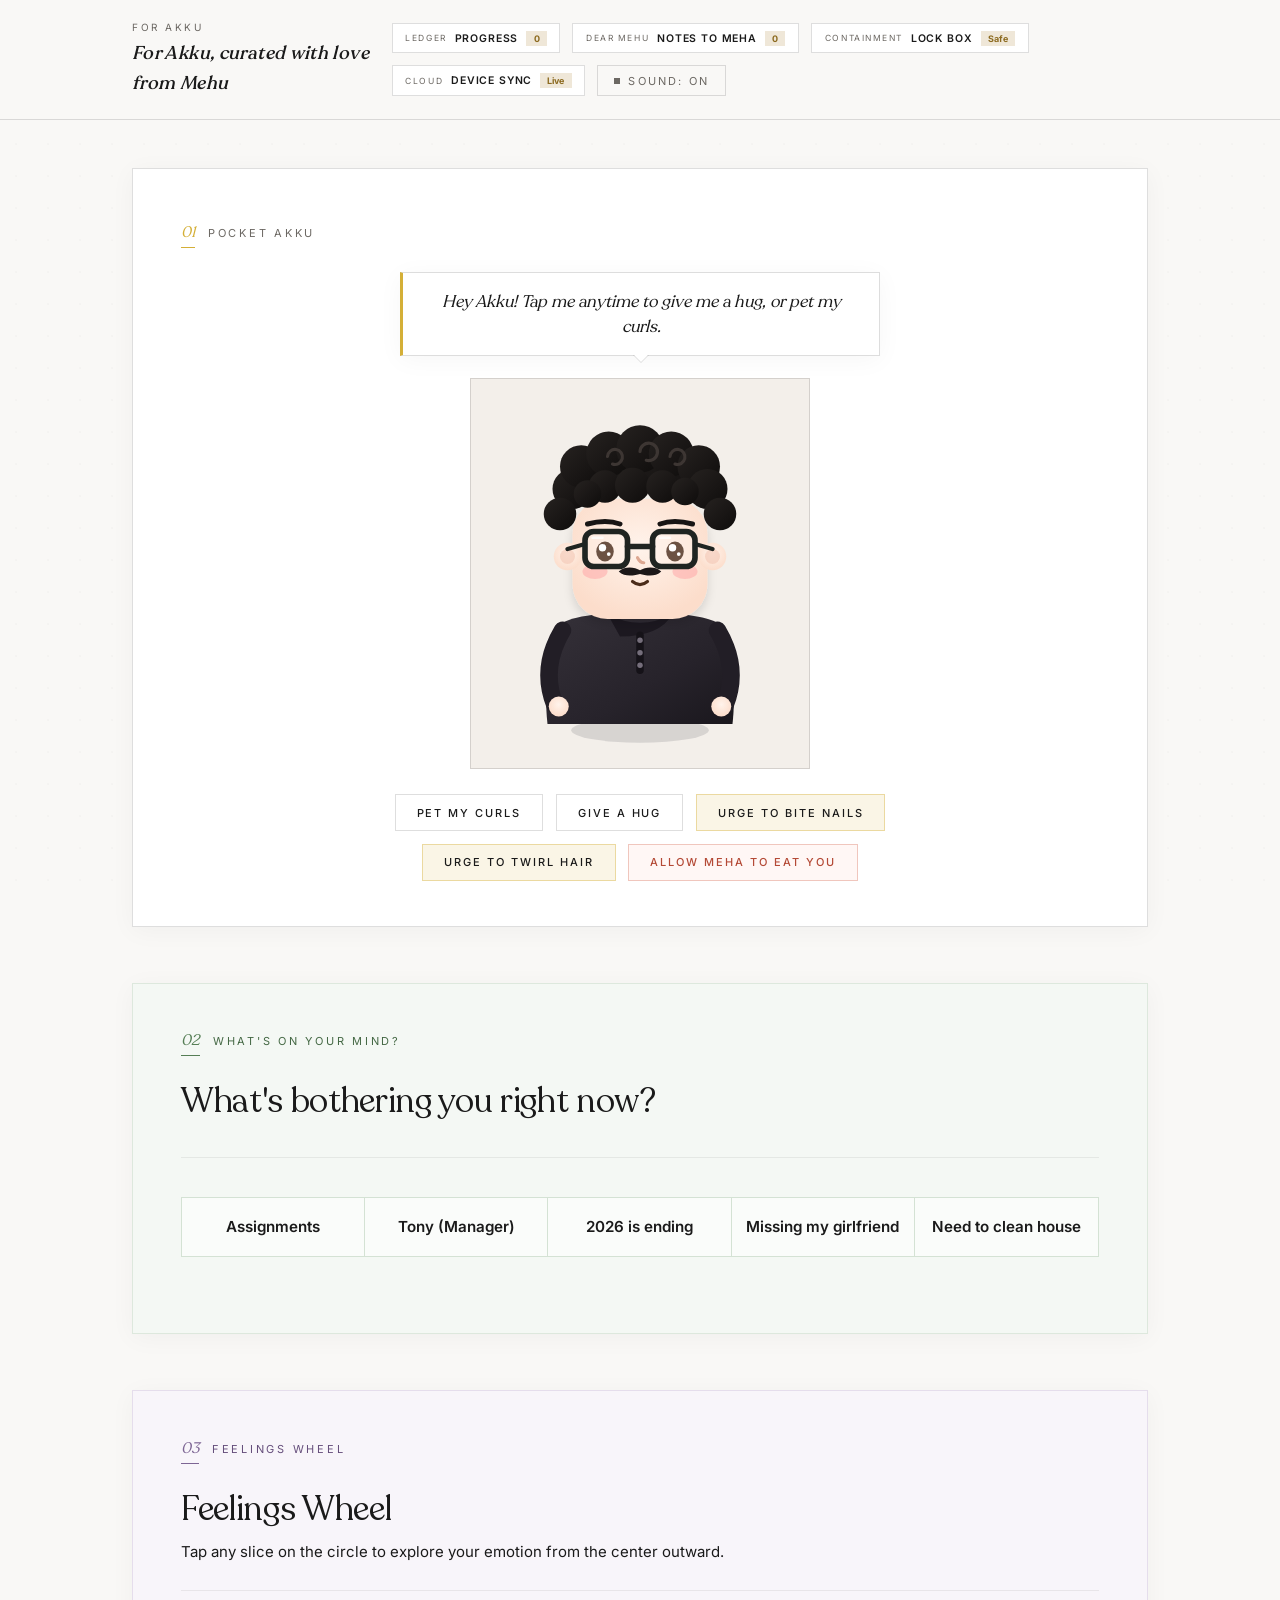
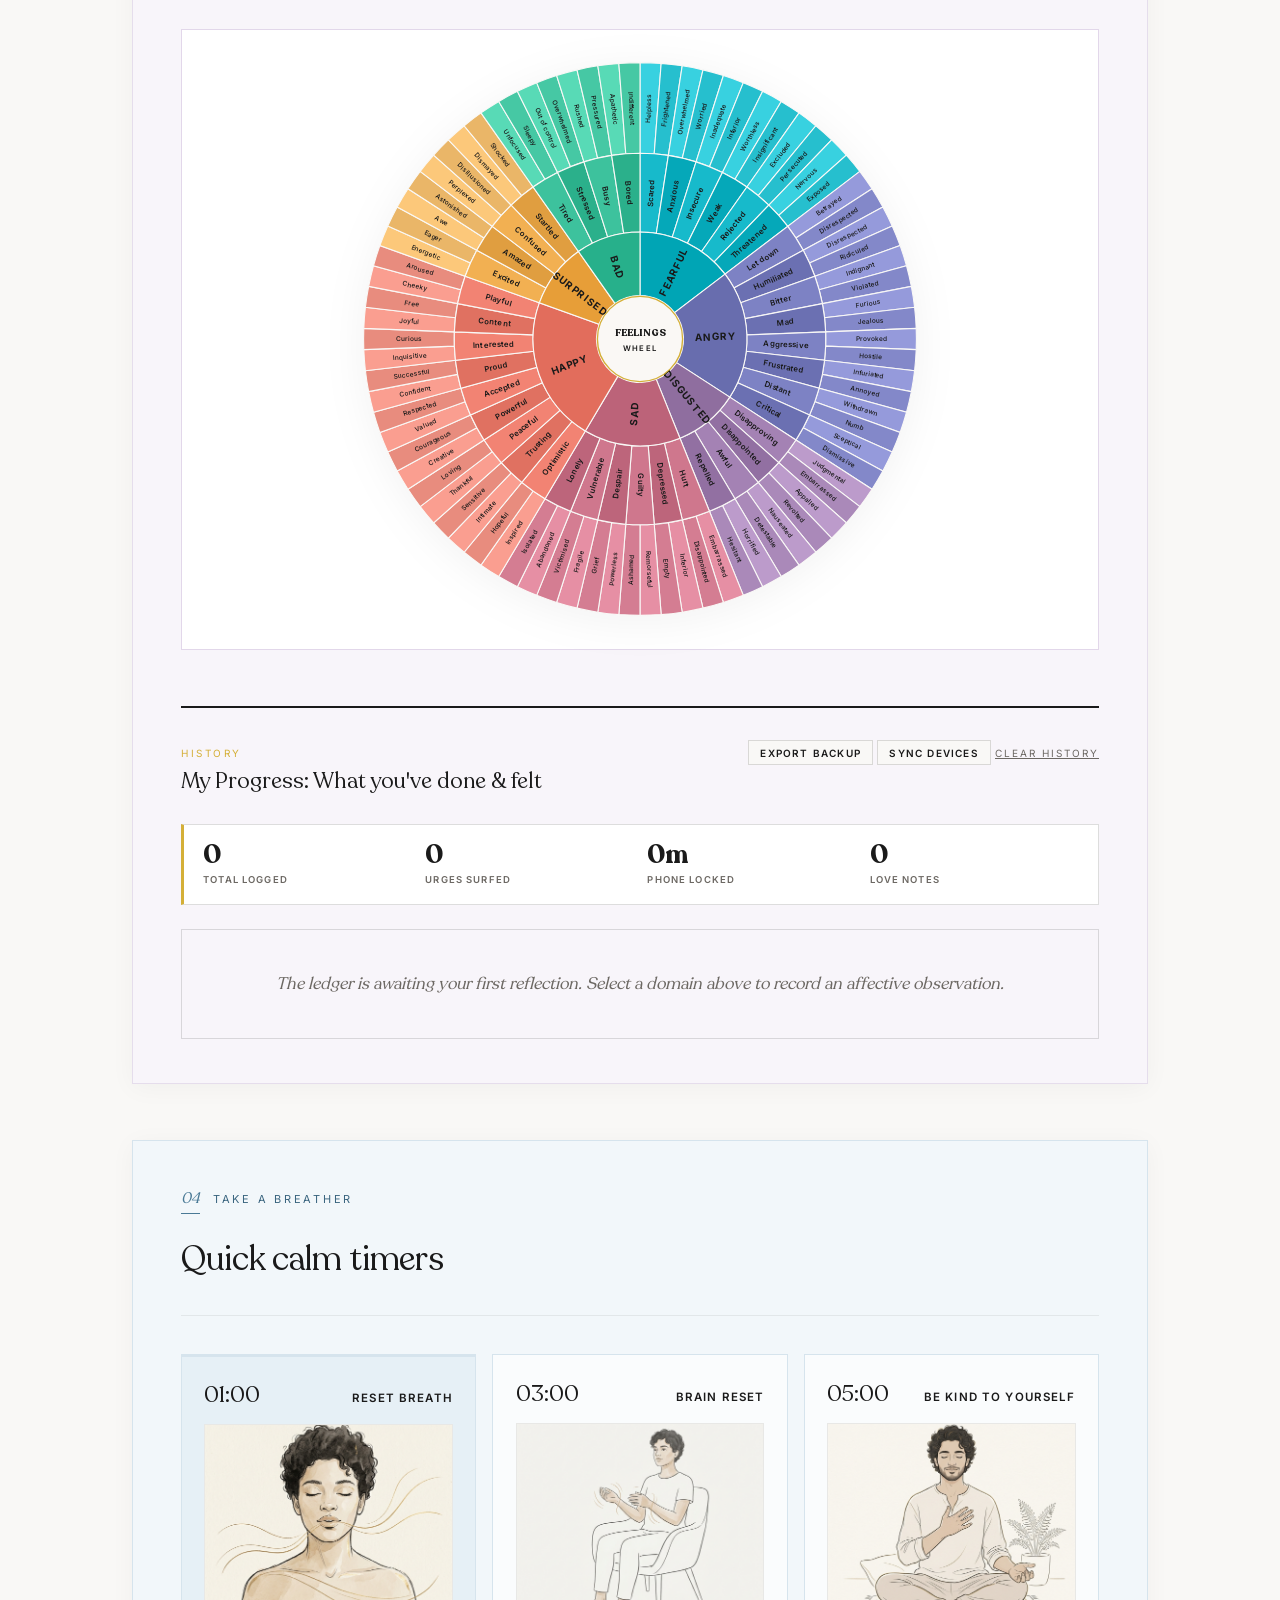
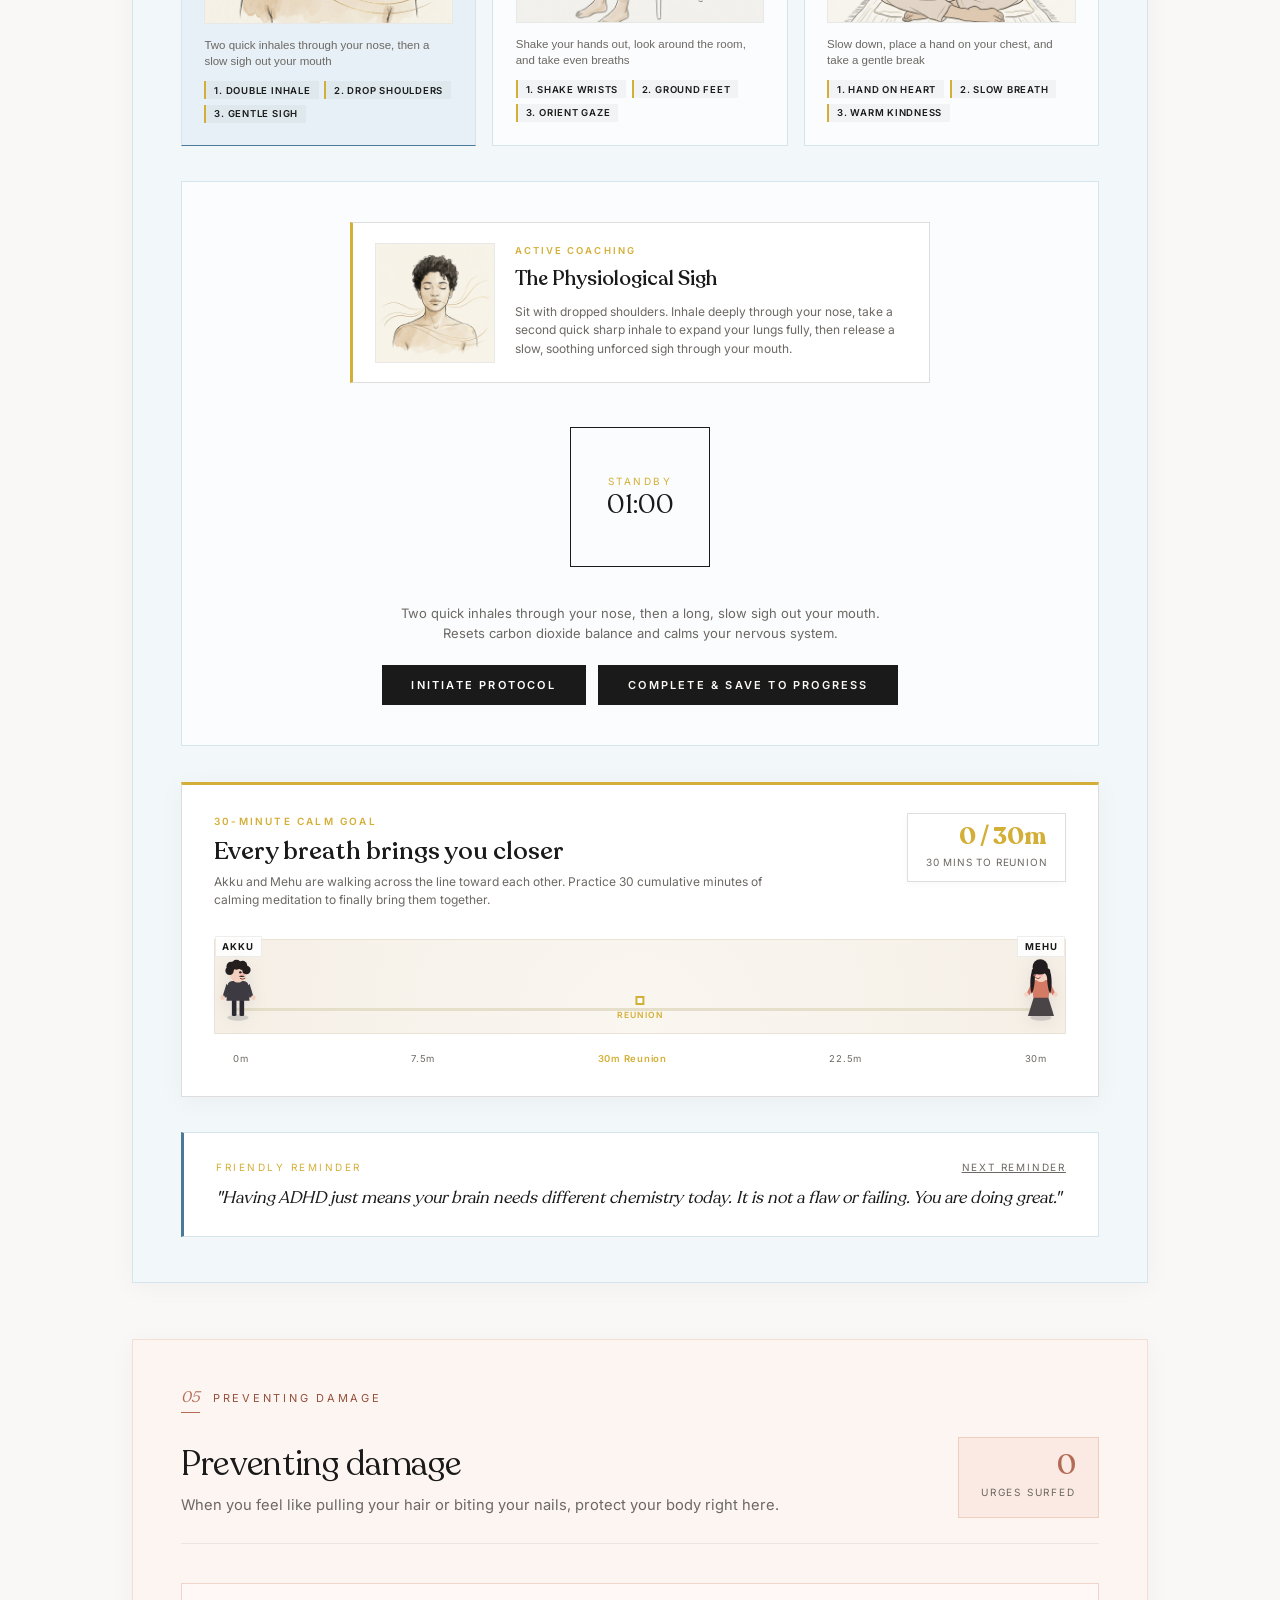
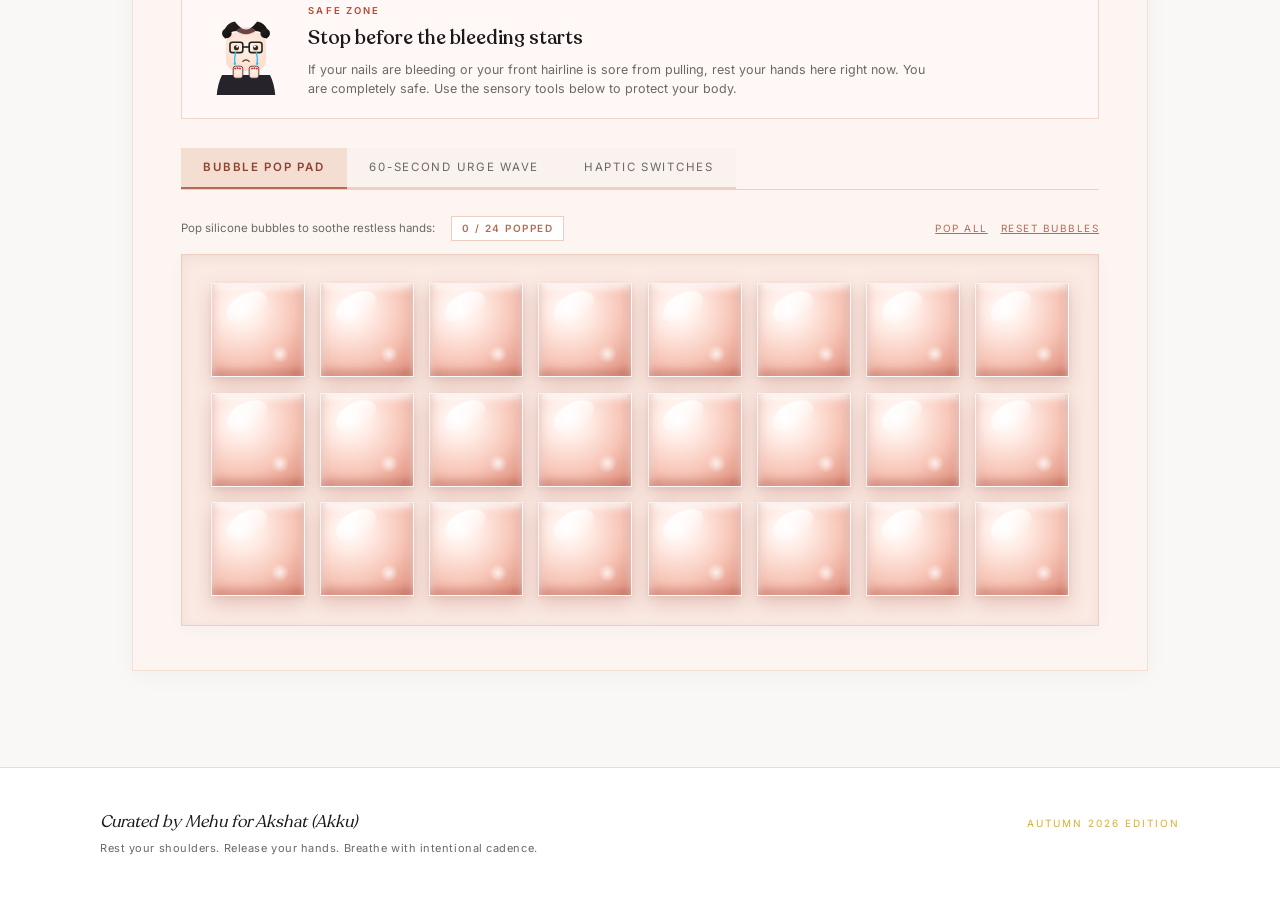
==== commit 1177b82d: "Deploy: 30-minute calm goal with Akku and Mehu reunion line" ====
--- a/akku-needs/index.html
+++ b/akku-needs/index.html
@@ -826,6 +826,114 @@
           <button id="cancelTimerBtn" class="secondary-plain-btn" style="display: none;">Cancel</button>
         </div>
         <span id="calmSavedNotice" class="step-done-notice" style="display: none; margin-top: 0.8rem;">Calming session saved to your progress ledger!</span>
+      </div>
+
+      <!-- 30-Minute Calm Goal: The Reunion Journey (Zero Emojis) -->
+      <div class="calm-journey-card" id="calmJourneyCard">
+        <div class="journey-header">
+          <div class="journey-title-group">
+            <span class="journey-overline">30-Minute Calm Goal</span>
+            <h3 class="journey-headline">Every breath brings you closer</h3>
+            <p class="journey-subtext">Akku and Mehu are walking across the line toward each other. Practice 30 cumulative minutes of calming meditation to finally bring them together.</p>
+          </div>
+          <div class="journey-metric-badge">
+            <span class="journey-metric-digits" id="journeyMinsDigits">0 / 30m</span>
+            <span class="journey-metric-sub" id="journeyRemainingSub">30 mins to reunion</span>
+          </div>
+        </div>
+
+        <!-- The Interactive Journey Track -->
+        <div class="journey-track-stage">
+          <!-- Baseline Track Line -->
+          <div class="journey-base-line"></div>
+          <!-- Completed Distance Line (filling from edges toward center) -->
+          <div class="journey-progress-line-left" id="journeyLineLeft"></div>
+          <div class="journey-progress-line-right" id="journeyLineRight"></div>
+
+          <!-- Center Meeting Marker -->
+          <div class="journey-center-marker" id="journeyCenterMarker">
+            <span class="center-marker-dot"></span>
+            <span class="center-marker-label">Reunion</span>
+          </div>
+
+          <!-- Boy (Akku) moving from left toward center -->
+          <div class="journey-character boy-character" id="journeyBoyCharacter" style="left: 0%;">
+            <div class="character-name-tag">Akku</div>
+            <svg class="character-svg" viewBox="0 0 60 80" width="46" height="62" xmlns="http://www.w3.org/2000/svg" role="img" aria-label="Akku walking toward Mehu">
+              <ellipse cx="30" cy="76" rx="14" ry="4" fill="#3A3845" opacity="0.18" />
+              <rect x="22" y="52" width="6" height="22" rx="2" fill="#2A2830" />
+              <rect x="32" y="52" width="6" height="22" rx="2" fill="#2A2830" />
+              <path d="M 17 32 C 17 26, 43 26, 43 32 L 45 54 L 15 54 Z" fill="#3E3A42" />
+              <path d="M 15 32 L 10 48 L 15 50 L 19 36 Z" fill="#3E3A42" />
+              <path d="M 45 32 L 50 48 L 45 50 L 41 36 Z" fill="#3E3A42" />
+              <circle cx="10" cy="50" r="3" fill="#F3D0BE" />
+              <circle cx="50" cy="50" r="3" fill="#F3D0BE" />
+              <rect x="27" y="24" width="6" height="6" fill="#F3D0BE" />
+              <ellipse cx="30" cy="18" rx="11" ry="12" fill="#F3D0BE" />
+              <circle cx="21" cy="9" r="6" fill="#241E1F" />
+              <circle cx="28" cy="7" r="6.5" fill="#241E1F" />
+              <circle cx="36" cy="8" r="6" fill="#241E1F" />
+              <circle cx="41" cy="14" r="5.5" fill="#241E1F" />
+              <circle cx="19" cy="15" r="5.5" fill="#241E1F" />
+              <circle cx="33" cy="17" r="1.6" fill="#241E1F" />
+              <circle cx="38" cy="17" r="1.6" fill="#241E1F" />
+              <path d="M 31 22 Q 35 20 39 22 Q 35 24 31 22" fill="#1C1819" />
+              <path d="M 33 25 Q 36 27 39 25" stroke="#7A3D28" stroke-width="1.2" stroke-linecap="round" fill="none" />
+              <ellipse cx="36" cy="20" rx="3" ry="1.8" fill="#FF9A9E" opacity="0.45" />
+            </svg>
+          </div>
+
+          <!-- Girl (Mehu) moving from right toward center -->
+          <div class="journey-character girl-character" id="journeyGirlCharacter" style="right: 0%;">
+            <div class="character-name-tag">Mehu</div>
+            <svg class="character-svg" viewBox="0 0 60 80" width="46" height="62" xmlns="http://www.w3.org/2000/svg" role="img" aria-label="Mehu walking toward Akku">
+              <ellipse cx="30" cy="76" rx="14" ry="4" fill="#3A3845" opacity="0.18" />
+              <path d="M 21 48 L 13 74 L 47 74 L 39 48 Z" fill="#4A4446" />
+              <path d="M 18 30 C 18 25, 42 25, 42 30 L 40 50 L 20 50 Z" fill="#D47A65" />
+              <path d="M 18 31 L 11 45 L 15 47 L 21 35 Z" fill="#D47A65" />
+              <path d="M 42 31 L 49 45 L 45 47 L 39 35 Z" fill="#D47A65" />
+              <circle cx="11" cy="46" r="3" fill="#F5D3C2" />
+              <circle cx="49" cy="46" r="3" fill="#F5D3C2" />
+              <rect x="27" y="23" width="6" height="6" fill="#F5D3C2" />
+              <ellipse cx="30" cy="18" rx="10.5" ry="11.5" fill="#F5D3C2" />
+              <path d="M 18 16 C 16 8, 44 8, 42 16 C 45 26, 44 40, 42 45 C 40 42, 38 32, 38 25 C 38 14, 22 14, 22 25 C 22 32, 20 42, 18 45 C 16 40, 15 26, 18 16 Z" fill="#201B1C" />
+              <circle cx="29" cy="10" r="10" fill="#201B1C" />
+              <circle cx="23" cy="18" r="1.6" fill="#201B1C" />
+              <circle cx="28" cy="18" r="1.6" fill="#201B1C" />
+              <path d="M 23 24 Q 26 27 29 24" stroke="#8C4430" stroke-width="1.2" stroke-linecap="round" fill="none" />
+              <ellipse cx="23" cy="21" rx="3.2" ry="1.8" fill="#FF9A9E" opacity="0.5" />
+              <ellipse cx="30" cy="21" rx="3.2" ry="1.8" fill="#FF9A9E" opacity="0.5" />
+            </svg>
+          </div>
+
+          <!-- Reunion Glowing Heart (Hidden until 30 mins reached) -->
+          <div class="journey-reunion-heart" id="journeyReunionHeart" style="display: none;">
+            <svg viewBox="0 0 36 36" width="32" height="32" xmlns="http://www.w3.org/2000/svg" role="img" aria-label="Reunited heart">
+              <path d="M 18 31 C 18 31, 4 21.5, 4 12.5 C 4 7.5, 8 4, 12.5 4 C 15.5 4, 17.5 5.5, 18 6.5 C 18.5 5.5, 20.5 4, 23.5 4 C 28 4, 32 7.5, 32 12.5 C 32 21.5, 18 31, 18 31 Z" fill="#D4AF37" />
+            </svg>
+          </div>
+        </div>
+
+        <!-- Milestones Ticks along the bottom of the track -->
+        <div class="journey-milestones-row">
+          <span class="milestone-step">0m</span>
+          <span class="milestone-step">7.5m</span>
+          <span class="milestone-step milestone-center">30m Reunion</span>
+          <span class="milestone-step">22.5m</span>
+          <span class="milestone-step">30m</span>
+        </div>
+
+        <!-- Completion Celebration Card (Appears at 30 mins) -->
+        <div class="journey-celebration-card" id="journeyCelebrationCard" style="display: none;">
+          <div class="celebration-badge">Together at Last</div>
+          <h4 class="celebration-headline">You reached 30 minutes of calm</h4>
+          <p class="celebration-letter">"You took 30 gentle minutes to pause, breathe, and protect your mind today. Every wave you surfed brought us closer together. I love you so much, Akku."</p>
+          <div class="celebration-actions">
+            <button id="resetJourneyCycleBtn" class="luxury-action-btn">
+              <span>Begin another 30-minute journey</span>
+            </button>
+          </div>
+        </div>
       </div>
 
       <!-- Affirmation Ledger -->
--- a/akku-needs/style.css
+++ b/akku-needs/style.css
@@ -2044,6 +2044,273 @@
   font-size: 1.05rem;
   line-height: 1.55;
   color: var(--fg);
+}
+
+/* ==========================================================================
+   30-Minute Calm Goal: The Reunion Journey (Zero Emojis)
+   ========================================================================== */
+
+.calm-journey-card {
+  background: var(--surface);
+  border: 1px solid var(--border);
+  border-top: 3px solid var(--gold);
+  padding: 1.8rem 2rem;
+  margin: 2.2rem 0;
+  box-shadow: var(--shadow-subtle);
+}
+
+.journey-header {
+  display: flex;
+  justify-content: space-between;
+  align-items: flex-start;
+  gap: 1.5rem;
+  margin-bottom: 1.8rem;
+  flex-wrap: wrap;
+}
+
+.journey-title-group {
+  max-width: 580px;
+}
+
+.journey-overline {
+  display: block;
+  font-family: var(--font-sans);
+  font-size: 10px;
+  font-weight: 600;
+  letter-spacing: 0.22em;
+  text-transform: uppercase;
+  color: var(--gold);
+  margin-bottom: 0.35rem;
+}
+
+.journey-headline {
+  font-family: 'Recoleta', 'Fraunces', serif;
+  font-size: 1.55rem;
+  font-weight: 500;
+  color: var(--fg);
+  margin-bottom: 0.4rem;
+  line-height: 1.25;
+}
+
+.journey-subtext {
+  font-family: var(--font-sans);
+  font-size: 12px;
+  line-height: 1.55;
+  color: var(--muted);
+}
+
+.journey-metric-badge {
+  display: flex;
+  flex-direction: column;
+  align-items: flex-end;
+  background: #FFFFFF;
+  border: 1px solid var(--border);
+  padding: 0.65rem 1.1rem;
+  box-shadow: 0 2px 8px rgba(0, 0, 0, 0.03);
+}
+
+.journey-metric-digits {
+  font-family: 'Recoleta', 'Fraunces', serif;
+  font-size: 1.5rem;
+  font-weight: 600;
+  color: var(--gold);
+  line-height: 1;
+}
+
+.journey-metric-sub {
+  font-family: var(--font-sans);
+  font-size: 10px;
+  letter-spacing: 0.08em;
+  text-transform: uppercase;
+  color: var(--muted);
+  margin-top: 0.35rem;
+}
+
+/* The Journey Track Stage */
+.journey-track-stage {
+  position: relative;
+  height: 95px;
+  margin: 1.8rem 0 0.8rem 0;
+  background: radial-gradient(circle at 50% 100%, #FAF6F0 0%, #F5EFE6 100%);
+  border: 1px solid #EAE2D5;
+  border-radius: 4px;
+  overflow: visible;
+  padding: 0 10px;
+}
+
+.journey-base-line {
+  position: absolute;
+  top: 68px;
+  left: 20px;
+  right: 20px;
+  height: 3px;
+  background: #E5DEC9;
+  border-radius: 2px;
+}
+
+.journey-progress-line-left {
+  position: absolute;
+  top: 68px;
+  left: 20px;
+  width: 0%;
+  height: 3px;
+  background: var(--gold);
+  border-radius: 2px;
+  transition: width 0.6s cubic-bezier(0.16, 1, 0.3, 1);
+  box-shadow: 0 0 8px rgba(212, 175, 55, 0.4);
+}
+
+.journey-progress-line-right {
+  position: absolute;
+  top: 68px;
+  right: 20px;
+  width: 0%;
+  height: 3px;
+  background: var(--gold);
+  border-radius: 2px;
+  transition: width 0.6s cubic-bezier(0.16, 1, 0.3, 1);
+  box-shadow: 0 0 8px rgba(212, 175, 55, 0.4);
+}
+
+.journey-center-marker {
+  position: absolute;
+  top: 56px;
+  left: 50%;
+  transform: translateX(-50%);
+  display: flex;
+  flex-direction: column;
+  align-items: center;
+  pointer-events: none;
+  z-index: 5;
+}
+
+.center-marker-dot {
+  width: 9px;
+  height: 9px;
+  background: #FFFFFF;
+  border: 2px solid var(--gold);
+  border-radius: 50%;
+}
+
+.center-marker-label {
+  font-family: var(--font-sans);
+  font-size: 8.5px;
+  font-weight: 600;
+  letter-spacing: 0.12em;
+  text-transform: uppercase;
+  color: var(--gold);
+  margin-top: 3px;
+}
+
+/* Character Figures */
+.journey-character {
+  position: absolute;
+  bottom: 12px;
+  display: flex;
+  flex-direction: column;
+  align-items: center;
+  transition: left 0.6s cubic-bezier(0.16, 1, 0.3, 1), right 0.6s cubic-bezier(0.16, 1, 0.3, 1);
+  z-index: 10;
+  user-select: none;
+  pointer-events: none;
+}
+
+.character-name-tag {
+  font-family: var(--font-sans);
+  font-size: 9.5px;
+  font-weight: 700;
+  letter-spacing: 0.1em;
+  text-transform: uppercase;
+  color: var(--fg);
+  background: rgba(255, 255, 255, 0.9);
+  padding: 0.1rem 0.4rem;
+  border: 1px solid var(--border-light);
+  border-radius: 2px;
+  margin-bottom: 2px;
+}
+
+.character-svg {
+  display: block;
+  filter: drop-shadow(0 4px 8px rgba(0, 0, 0, 0.08));
+}
+
+/* Reunion Heart */
+.journey-reunion-heart {
+  position: absolute;
+  top: 6px;
+  left: 50%;
+  transform: translateX(-50%);
+  z-index: 20;
+  animation: heartPopPulse 1.8s infinite ease-in-out;
+}
+
+@keyframes heartPopPulse {
+  0%, 100% { transform: translateX(-50%) scale(1); filter: drop-shadow(0 2px 6px rgba(212, 175, 55, 0.4)); }
+  50% { transform: translateX(-50%) scale(1.22); filter: drop-shadow(0 6px 14px rgba(212, 175, 55, 0.7)); }
+}
+
+/* Milestones Row */
+.journey-milestones-row {
+  display: flex;
+  justify-content: space-between;
+  padding: 0.3rem 1.2rem 0 1.2rem;
+  font-family: var(--font-sans);
+  font-size: 9.5px;
+  color: var(--muted);
+  letter-spacing: 0.08em;
+}
+
+.milestone-center {
+  font-weight: 600;
+  color: var(--gold);
+}
+
+/* Celebration Card */
+.journey-celebration-card {
+  margin-top: 1.6rem;
+  padding: 1.4rem 1.6rem;
+  background: #FFFFFF;
+  border: 1px solid var(--gold);
+  box-shadow: 0 6px 24px rgba(212, 175, 55, 0.12);
+  text-align: center;
+  animation: fadeIn 0.4s ease-out;
+}
+
+.celebration-badge {
+  display: inline-block;
+  font-family: var(--font-sans);
+  font-size: 9.5px;
+  font-weight: 700;
+  letter-spacing: 0.2em;
+  text-transform: uppercase;
+  color: var(--gold);
+  background: #FAF7F0;
+  border: 1px solid #EAE2D0;
+  padding: 0.25rem 0.75rem;
+  margin-bottom: 0.8rem;
+}
+
+.celebration-headline {
+  font-family: 'Recoleta', 'Fraunces', serif;
+  font-size: 1.4rem;
+  font-weight: 500;
+  color: var(--fg);
+  margin-bottom: 0.6rem;
+}
+
+.celebration-letter {
+  font-family: 'Fraunces', serif;
+  font-style: italic;
+  font-size: 1.05rem;
+  line-height: 1.6;
+  color: #3A3845;
+  max-width: 540px;
+  margin: 0 auto 1.2rem auto;
+}
+
+.celebration-actions {
+  display: flex;
+  justify-content: center;
 }
 
 /* ==========================================================================
@@ -3753,6 +4020,40 @@
     justify-content: center;
   }
 
+  /* 30-Minute Calm Goal Mobile Proportions */
+  .calm-journey-card {
+    padding: 1.3rem 1rem;
+    margin: 1.8rem 0;
+  }
+
+  .journey-header {
+    flex-direction: column;
+    align-items: flex-start;
+    gap: 0.8rem;
+  }
+
+  .journey-metric-badge {
+    align-self: flex-start;
+  }
+
+  .journey-headline {
+    font-size: 1.35rem;
+  }
+
+  .journey-track-stage {
+    height: 90px;
+    padding: 0 4px;
+  }
+
+  .character-svg {
+    width: 38px;
+    height: 52px;
+  }
+
+  .celebration-letter {
+    font-size: 0.95rem;
+  }
+
   /* Slide-Over Drawer Proportions on Mobile */
   .editorial-drawer {
     width: 100vw;
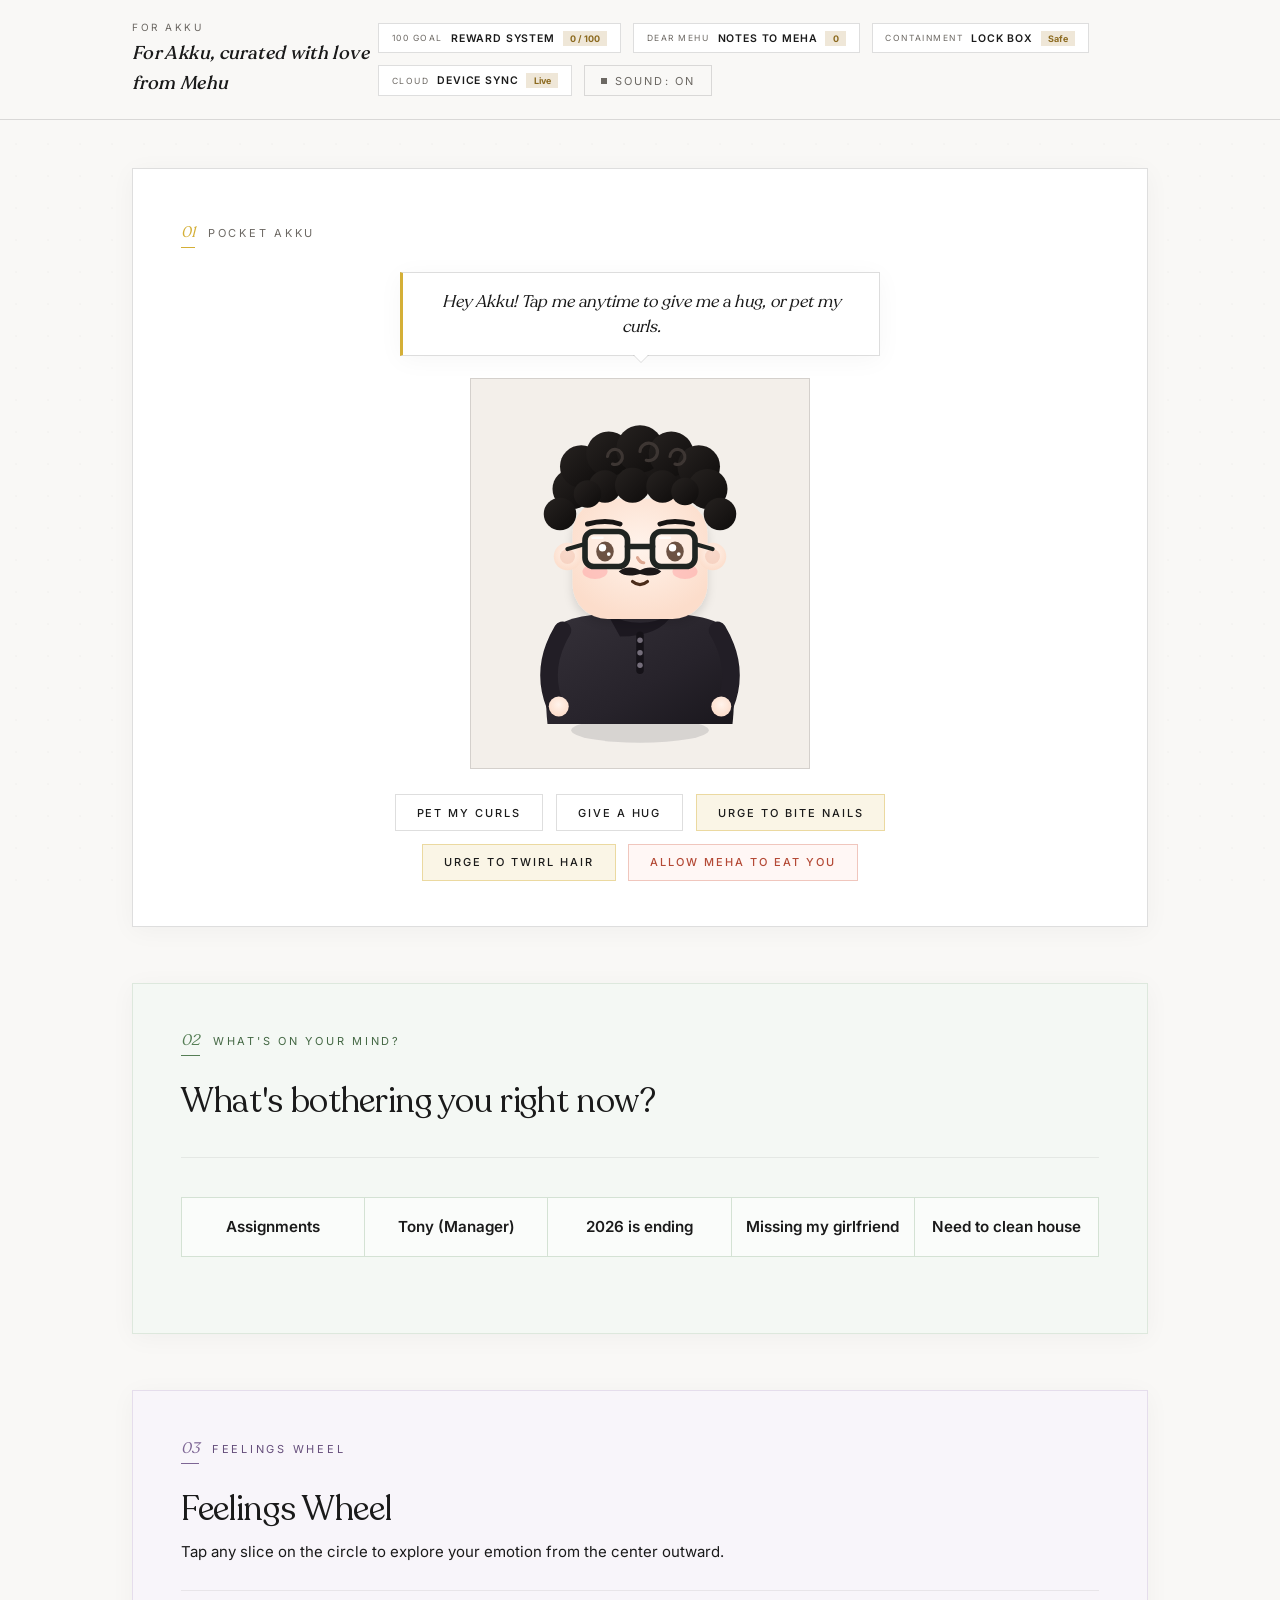
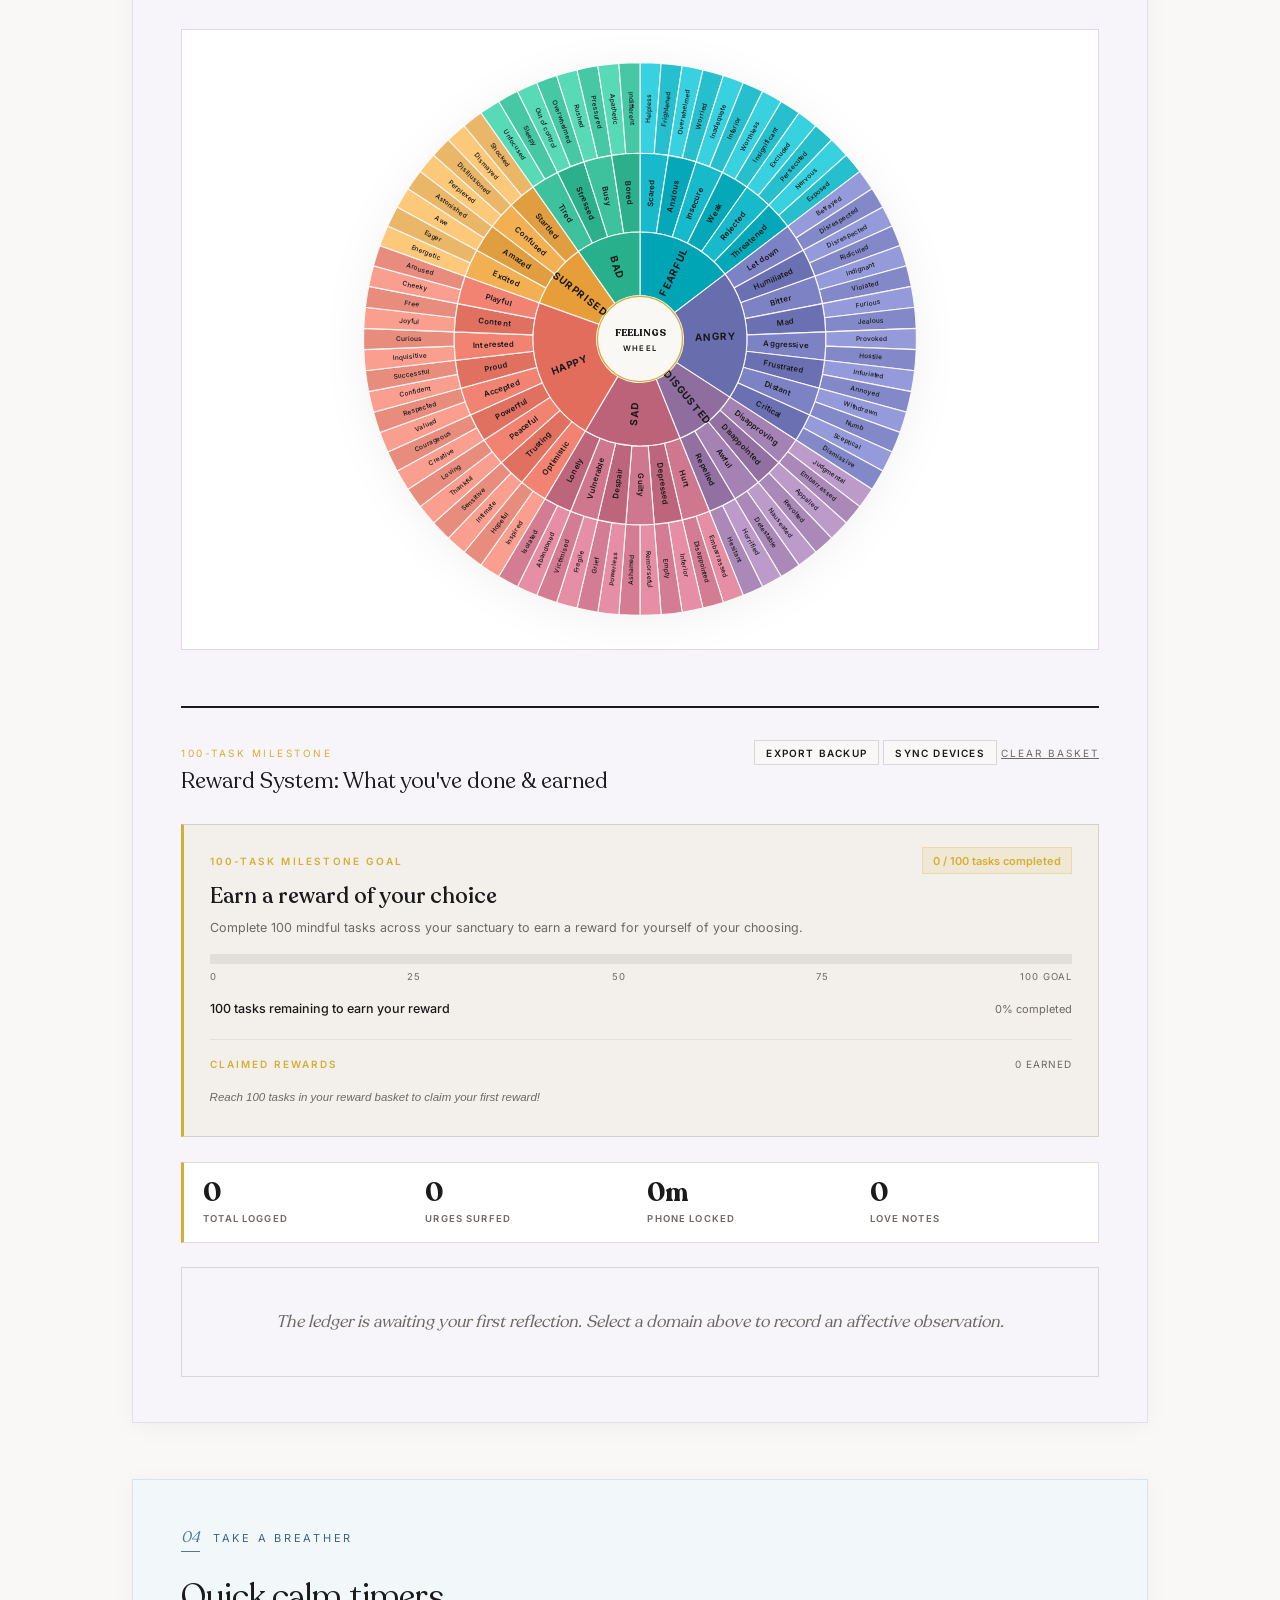
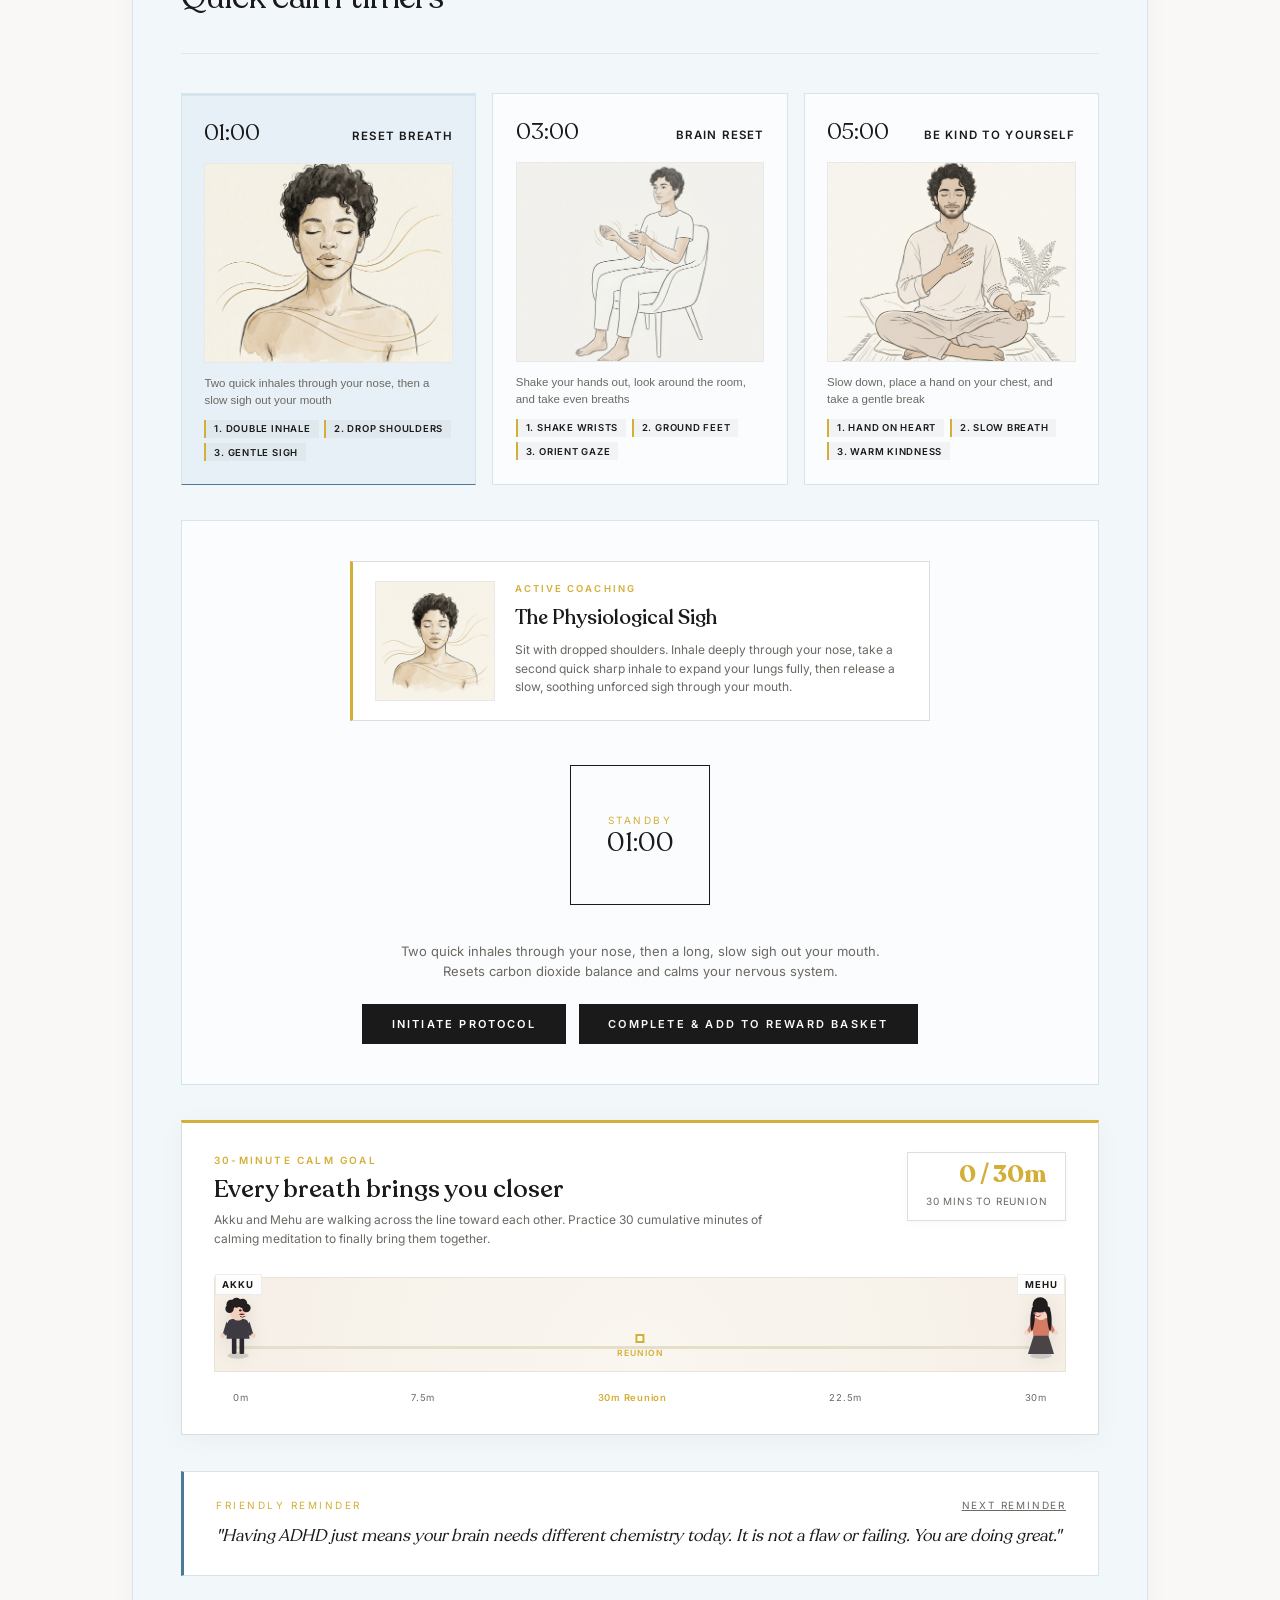
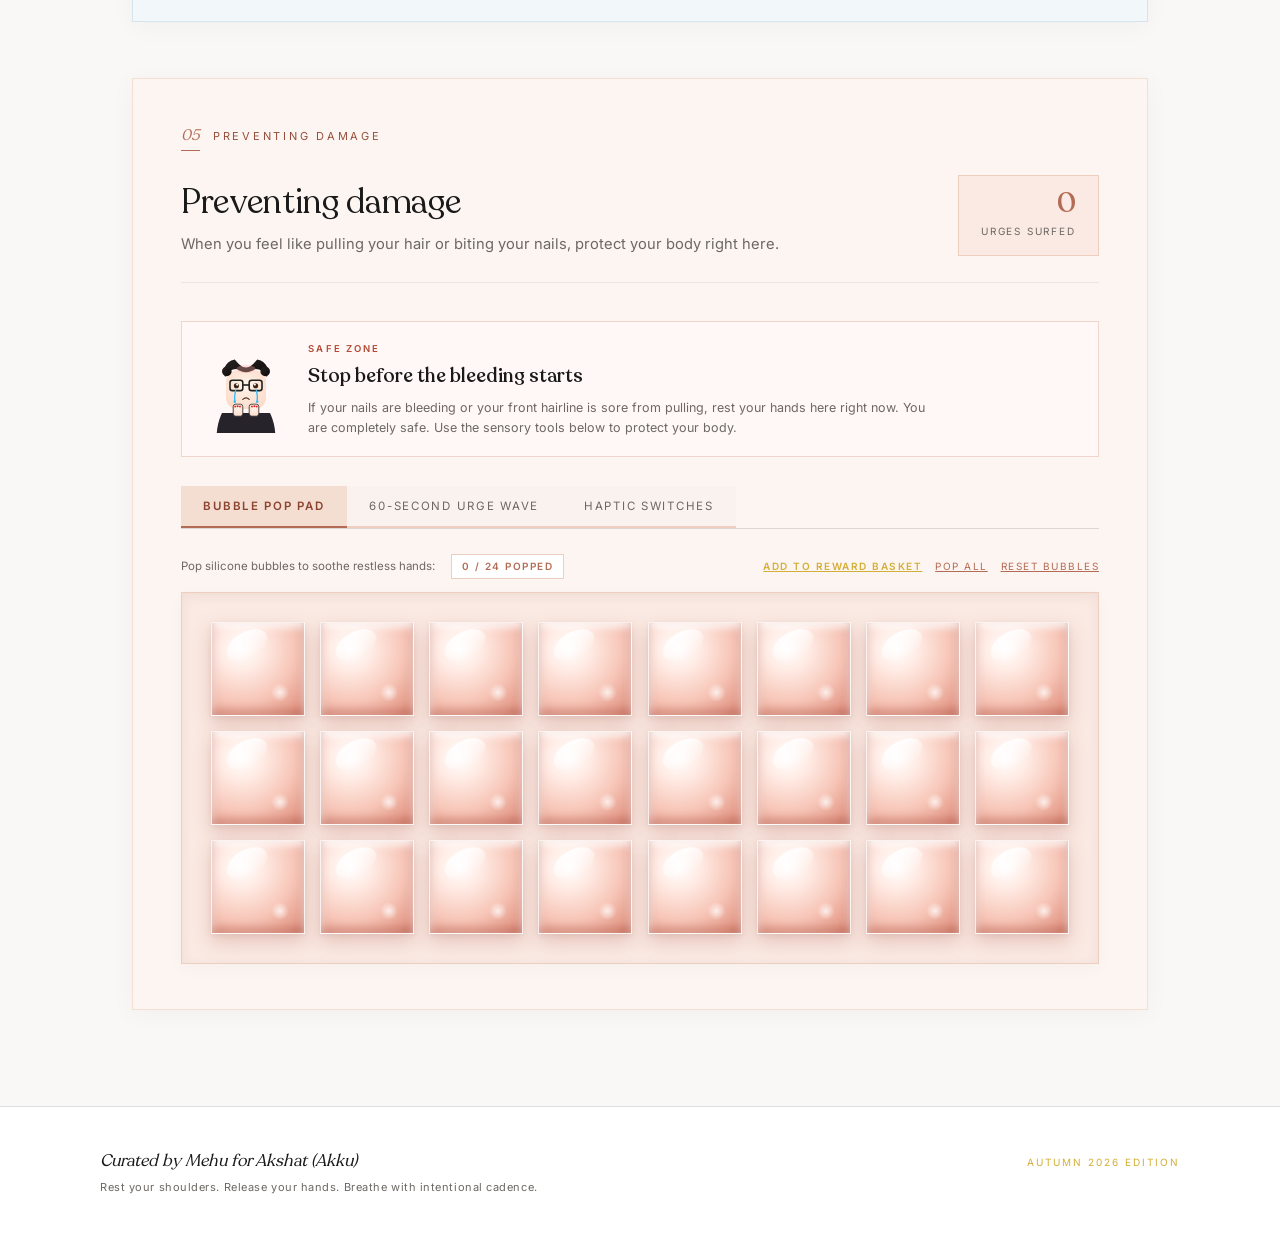
==== commit fc0b7537: "Update Reward System with 100-task goal, reward claiming, and basket options" ====
--- a/akku-needs/index.html
+++ b/akku-needs/index.html
@@ -36,10 +36,10 @@
         </span>
       </button>
       <div class="nav-right" id="navRightActions">
-        <button id="topProgressBtn" class="editorial-nav-btn" title="View all saved progress with dates and times" aria-label="Progress Log">
-          <span class="nav-btn-tag">Ledger</span>
-          <span class="nav-btn-text">Progress</span>
-          <span class="nav-btn-badge" id="progressCountBadge">0</span>
+        <button id="topProgressBtn" class="editorial-nav-btn" title="View reward system and claimed rewards" aria-label="Reward System">
+          <span class="nav-btn-tag">100 Goal</span>
+          <span class="nav-btn-text">Reward System</span>
+          <span class="nav-btn-badge" id="progressCountBadge">0 / 100</span>
         </button>
         <button id="topNotesBtn" class="editorial-nav-btn" title="View all saved notes to Meha" aria-label="Notes to Meha">
           <span class="nav-btn-tag">Dear Mehu</span>
@@ -64,14 +64,14 @@
     </div>
   </header>
 
-  <!-- Editorial Slide-Over Drawer: Progress & Notes to Meha & Lock Box -->
+  <!-- Editorial Slide-Over Drawer: Reward System & Notes to Meha & Lock Box -->
   <div class="editorial-drawer-overlay" id="drawerOverlay" style="display: none;">
     <div class="editorial-drawer" id="editorialDrawer">
       <div class="drawer-header">
         <div class="drawer-tabs-row">
           <button class="drawer-tab active" id="drawerTabProgress" data-tab="progress">
-            <span>Progress Ledger</span>
-            <span class="drawer-count-badge" id="drawerProgressBadge">0</span>
+            <span>Reward System</span>
+            <span class="drawer-count-badge" id="drawerProgressBadge">0 / 100</span>
           </button>
           <button class="drawer-tab" id="drawerTabNotes" data-tab="notes">
             <span>Notes to Meha</span>
@@ -89,10 +89,15 @@
         <button class="drawer-close-btn" id="drawerCloseBtn" aria-label="Close panel">Close</button>
       </div>
 
-      <!-- Panel 1: Progress Ledger with Date & Time -->
+      <!-- Panel 1: Reward System & 100-Task Goal -->
       <div class="drawer-panel active" id="drawerPanelProgress">
         <div class="drawer-panel-intro">
-          <p class="drawer-intro-text">Every action step, calming timer, feelings reflection, and safe urge wave is tracked here with exact dates and times.</p>
+          <p class="drawer-intro-text">Every mindful action step adds to your reward basket. Reach 100 tasks to unlock a reward for yourself of your own choosing!</p>
+        </div>
+
+        <!-- 100-Task Reward Goal Tracker Card (Drawer) -->
+        <div class="reward-goal-tracker-card" id="drawerRewardTrackerCard">
+          <!-- Dynamically populated via app.js -->
         </div>
 
         <!-- Progress Statistics Dashboard -->
@@ -148,11 +153,11 @@
             <button id="importBackupBtn" class="backup-pill-btn" title="Restore progress from a backup file">Restore Backup</button>
             <input type="file" id="backupFileInput" accept=".json" style="display: none;" />
           </div>
-          <button class="drawer-clear-btn" id="drawerClearProgressBtn">Clear Progress</button>
+          <button class="drawer-clear-btn" id="drawerClearProgressBtn">Clear Basket</button>
         </div>
 
         <div class="drawer-entries-header">
-          <span class="history-label">Activity Timeline</span>
+          <span class="history-label">Reward Basket Timeline</span>
         </div>
 
         <div class="drawer-entries-list" id="drawerProgressList">
@@ -225,10 +230,11 @@
           <div class="lockbox-actions">
             <button id="startLockboxBtn" class="luxury-action-btn" style="width: 100%;">Lock Phone in Vault</button>
             <button id="cancelLockboxBtn" class="cancel-timer-btn" style="display: none; width: 100%; margin-top: 0.6rem;">Unlock Vault Early</button>
+            <button id="addLockboxToBasketBtn" class="luxury-action-btn complete-btn" style="width: 100%; margin-top: 0.6rem;">Add focus session to reward basket</button>
           </div>
 
           <div id="lockboxCompletionNotice" class="step-done-notice" style="display: none; margin-top: 1rem; width: 100%; text-align: center;">
-            Phone Unlocked! Successfully protected your focus.
+            Added to your reward basket!
           </div>
         </div>
 
@@ -633,8 +639,8 @@
           <p class="step-work-prompt" id="stepWorkPrompt">What is one tiny 5-minute step you can do right now?</p>
           <textarea id="stepWorkInput" class="step-work-textarea" placeholder="Type your thoughts or action here..."></textarea>
           <div class="step-work-actions">
-            <button id="submitStepWorkBtn" class="luxury-action-btn">Done! Save to My Progress</button>
-            <span id="stepDoneNotice" class="step-done-notice">Saved to your progress ledger!</span>
+            <button id="submitStepWorkBtn" class="luxury-action-btn">Done! Add to reward basket</button>
+            <span id="stepDoneNotice" class="step-done-notice">Added to your reward basket!</span>
           </div>
         </div>
       </div>
@@ -679,24 +685,29 @@
 
         <div class="selection-actions-row">
           <button id="submitProgressEntryBtn" class="luxury-action-btn">
-            <span>Save to My Progress</span>
+            <span>Add to reward basket</span>
           </button>
-          <span id="journalDoneNotice" class="step-done-notice">Saved to your progress ledger!</span>
-        </div>
-      </div>
-
-      <!-- My Progress: Archival Journal Log -->
+          <span id="journalDoneNotice" class="step-done-notice">Added to your reward basket!</span>
+        </div>
+      </div>
+
+      <!-- Reward System: Archival Basket & 100-Task Milestones -->
       <div class="my-progress-archive" id="progressArchiveBox">
         <div class="archive-header">
           <div class="archive-title-meta">
-            <span class="archive-tag">History</span>
-            <h3 class="archive-headline">My Progress: What you've done & felt</h3>
+            <span class="archive-tag">100-Task Milestone</span>
+            <h3 class="archive-headline">Reward System: What you've done &amp; earned</h3>
           </div>
           <div class="archive-actions-header">
             <button id="inpageExportBackupBtn" class="backup-pill-btn" title="Download backup of all progress and notes">Export Backup</button>
             <button id="inpageSyncDeviceBtn" class="backup-pill-btn" title="Sync progress across laptop and phone">Sync Devices</button>
-            <button id="clearArchiveBtn" class="archive-clear-btn" title="Clear history">Clear History</button>
-          </div>
+            <button id="clearArchiveBtn" class="archive-clear-btn" title="Clear basket">Clear Basket</button>
+          </div>
+        </div>
+
+        <!-- 100-Task Reward Goal Tracker Card (In-Page) -->
+        <div class="reward-goal-tracker-card" id="inpageRewardTrackerCard">
+          <!-- Populated dynamically via app.js -->
         </div>
 
         <!-- Section 04 Summary Stats Ribbon -->
@@ -820,12 +831,12 @@
           <button id="toggleTimerBtn" class="luxury-action-btn">
             <span id="timerBtnText">Start timer</span>
           </button>
-          <button id="completeTimerEarlyBtn" class="luxury-action-btn complete-btn" title="Complete this calming session and record progress">
-            <span>Complete &amp; save to progress</span>
+          <button id="completeTimerEarlyBtn" class="luxury-action-btn complete-btn" title="Complete this calming session and add to reward basket">
+            <span>Complete &amp; add to reward basket</span>
           </button>
           <button id="cancelTimerBtn" class="secondary-plain-btn" style="display: none;">Cancel</button>
         </div>
-        <span id="calmSavedNotice" class="step-done-notice" style="display: none; margin-top: 0.8rem;">Calming session saved to your progress ledger!</span>
+        <span id="calmSavedNotice" class="step-done-notice" style="display: none; margin-top: 0.8rem;">Calming session added to your reward basket!</span>
       </div>
 
       <!-- 30-Minute Calm Goal: The Reunion Journey (Zero Emojis) -->
@@ -1049,10 +1060,12 @@
             <span class="matrix-counter-chip" id="matrixPopCounter">0 / 24 popped</span>
           </div>
           <div class="matrix-actions-wrap">
+            <button id="addBubbleSetBtn" class="matrix-action-link matrix-basket-btn" title="Add popped bubbles to reward basket">Add to reward basket</button>
             <button id="popAllMatrixBtn" class="matrix-action-link">Pop all</button>
             <button id="resetMatrixBtn" class="matrix-reset-link">Reset bubbles</button>
           </div>
         </div>
+        <span id="bubbleMatrixNotice" class="step-done-notice" style="display: none; margin: 0.4rem 0; text-align: center;">Added to your reward basket!</span>
         <div class="tactile-matrix-grid" id="matrixGrid">
           <!-- 24 3D tactile silicone bubbles -->
         </div>
@@ -1063,7 +1076,11 @@
             <span class="completion-pill">Protected your hands</span>
             <h3 class="completion-headline">Better than hurting your body, huh?</h3>
             <p class="completion-subtext">All 24 bubbles popped safely. Your hands found calm without any harm.</p>
-            <button id="resetAfterCompleteBtn" class="matrix-reset-prominent-btn">Reset bubbles & pop again</button>
+            <div class="completion-actions-row" style="display: flex; gap: 0.8rem; justify-content: center; flex-wrap: wrap; margin-top: 1rem;">
+              <button id="addBubbleCompleteBtn" class="luxury-action-btn">Add to reward basket</button>
+              <button id="resetAfterCompleteBtn" class="matrix-reset-prominent-btn">Reset bubbles &amp; pop again</button>
+            </div>
+            <span id="bubbleBasketNotice" class="step-done-notice" style="display: none; margin-top: 0.6rem; text-align: center;">Added to your reward basket!</span>
           </div>
         </div>
       </div>
@@ -1096,8 +1113,10 @@
           </div>
           <div class="surfer-btn-row">
             <button id="startSurferBtn" class="luxury-action-btn">Start 60s wave</button>
+            <button id="addSurferToBasketBtn" class="luxury-action-btn basket-action-btn" title="Add urge surf to reward basket">Add to reward basket</button>
             <button id="resetSurferBtn" class="secondary-plain-btn" style="display: none;">Reset wave</button>
           </div>
+          <span id="surferBasketNotice" class="step-done-notice" style="display: none; margin-top: 0.6rem; text-align: center;">Urge surf added to your reward basket!</span>
         </div>
       </div>
 
@@ -1171,7 +1190,11 @@
 
             <div class="switch-deck-footer">
               <span class="switch-milestone-text" id="switchMilestoneCue">Press keys repeatedly whenever you feel the urge to bite or twirl...</span>
-              <button class="switch-reset-btn" id="switchResetBtn">Reset Clicks</button>
+              <div class="switch-footer-actions">
+                <button id="addSwitchSetToBasketBtn" class="luxury-action-btn switch-basket-action-btn" title="Add switch clicks to reward basket">Add to reward basket</button>
+                <button class="switch-reset-btn" id="switchResetBtn">Reset Clicks</button>
+              </div>
+              <span id="switchBasketNotice" class="step-done-notice" style="display: none; margin-top: 0.6rem; text-align: center;">Haptic session added to your reward basket!</span>
             </div>
           </div>
         </div>
--- a/akku-needs/style.css
+++ b/akku-needs/style.css
@@ -1658,6 +1658,289 @@
   letter-spacing: 0.12em;
   color: var(--muted);
   margin-top: 0.2rem;
+}
+
+/* 100-Task Reward System & Goal Tracker */
+.reward-goal-tracker-card {
+  background: var(--surface-alt);
+  border: 1px solid var(--border);
+  border-left: 3px solid var(--gold);
+  padding: 1.4rem 1.6rem;
+  margin-bottom: 1.6rem;
+  transition: var(--transition-fast);
+}
+
+.reward-tracker-header {
+  display: flex;
+  justify-content: space-between;
+  align-items: baseline;
+  flex-wrap: wrap;
+  gap: 0.6rem;
+  margin-bottom: 0.3rem;
+}
+
+.reward-tracker-tag {
+  font-family: var(--font-sans);
+  font-size: 10px;
+  letter-spacing: 0.22em;
+  text-transform: uppercase;
+  color: var(--gold);
+  font-weight: 600;
+}
+
+.reward-badge-chip {
+  font-family: var(--font-sans);
+  font-size: 11px;
+  font-weight: 600;
+  padding: 0.2rem 0.65rem;
+  border-radius: 999px;
+  background: rgba(212, 175, 55, 0.12);
+  color: var(--gold);
+  border: 1px solid rgba(212, 175, 55, 0.25);
+}
+
+.reward-tracker-title {
+  font-family: var(--font-serif);
+  font-size: 1.35rem;
+  font-weight: 500;
+  color: var(--fg);
+  margin: 0.2rem 0 0.3rem 0;
+}
+
+.reward-tracker-sub {
+  font-size: 12.5px;
+  color: var(--muted);
+  line-height: 1.5;
+  margin: 0;
+}
+
+.reward-progress-track {
+  height: 10px;
+  background: rgba(0, 0, 0, 0.07);
+  border-radius: 5px;
+  overflow: hidden;
+  margin-top: 1rem;
+  position: relative;
+}
+
+.reward-progress-fill {
+  height: 100%;
+  background: linear-gradient(90deg, #D4AF37 0%, #E5A93C 50%, #C98E58 100%);
+  border-radius: 5px;
+  transition: width 0.6s cubic-bezier(0.4, 0, 0.2, 1);
+  min-width: 0;
+}
+
+.reward-milestones-row {
+  display: flex;
+  justify-content: space-between;
+  font-size: 9.5px;
+  font-family: var(--font-sans);
+  letter-spacing: 0.1em;
+  color: var(--muted);
+  text-transform: uppercase;
+  margin-top: 0.35rem;
+}
+
+.reward-status-summary {
+  display: flex;
+  justify-content: space-between;
+  align-items: center;
+  flex-wrap: wrap;
+  gap: 0.6rem;
+  margin-top: 0.85rem;
+}
+
+.reward-remaining-cue {
+  font-size: 12.5px;
+  font-family: var(--font-sans);
+  color: var(--fg);
+  font-weight: 500;
+}
+
+.reward-unlocked-card {
+  margin-top: 1.2rem;
+  padding: 1.2rem;
+  background: rgba(212, 175, 55, 0.08);
+  border: 1px solid rgba(212, 175, 55, 0.35);
+  border-radius: 4px;
+}
+
+.reward-unlocked-pill {
+  font-family: var(--font-sans);
+  font-size: 9.5px;
+  text-transform: uppercase;
+  letter-spacing: 0.2em;
+  color: var(--gold);
+  font-weight: 700;
+  margin-bottom: 0.3rem;
+}
+
+.reward-unlocked-title {
+  font-family: var(--font-serif);
+  font-size: 1.25rem;
+  font-weight: 500;
+  color: var(--fg);
+  margin: 0.2rem 0;
+}
+
+.reward-unlocked-desc {
+  font-size: 12px;
+  color: var(--muted);
+  margin: 0.3rem 0 0.8rem 0;
+  line-height: 1.45;
+}
+
+.reward-claim-row {
+  display: flex;
+  gap: 0.6rem;
+  align-items: center;
+  flex-wrap: wrap;
+}
+
+.reward-choice-input {
+  flex: 1;
+  min-width: 220px;
+  padding: 0.6rem 0.85rem;
+  border: 1px solid var(--border);
+  background: var(--surface);
+  color: var(--fg);
+  font-family: var(--font-sans);
+  font-size: 12.5px;
+  border-radius: 2px;
+}
+
+.reward-choice-input:focus {
+  outline: none;
+  border-color: var(--gold);
+}
+
+.reward-claim-feedback {
+  margin-top: 0.6rem;
+  font-size: 12px;
+  color: var(--gold);
+  font-weight: 500;
+}
+
+.claimed-rewards-box {
+  margin-top: 1.2rem;
+  border-top: 1px solid var(--border-light);
+  padding-top: 1rem;
+}
+
+.claimed-rewards-header {
+  display: flex;
+  justify-content: space-between;
+  align-items: center;
+  margin-bottom: 0.6rem;
+}
+
+.claimed-rewards-label {
+  font-family: var(--font-sans);
+  font-size: 10px;
+  text-transform: uppercase;
+  letter-spacing: 0.2em;
+  color: var(--gold);
+  font-weight: 600;
+}
+
+.claimed-rewards-count {
+  font-family: var(--font-sans);
+  font-size: 10px;
+  text-transform: uppercase;
+  letter-spacing: 0.1em;
+  color: var(--muted);
+}
+
+.claimed-rewards-list {
+  display: flex;
+  flex-direction: column;
+  gap: 0.5rem;
+}
+
+.claimed-reward-item {
+  display: flex;
+  justify-content: space-between;
+  align-items: center;
+  padding: 0.7rem 0.9rem;
+  background: var(--surface);
+  border: 1px solid var(--border-light);
+  gap: 0.8rem;
+  flex-wrap: wrap;
+}
+
+.claimed-reward-item-left {
+  display: flex;
+  flex-direction: column;
+  gap: 0.2rem;
+}
+
+.claimed-reward-name {
+  font-family: var(--font-serif);
+  font-size: 1.05rem;
+  font-weight: 500;
+  color: var(--fg);
+}
+
+.claimed-reward-time {
+  font-family: var(--font-sans);
+  font-size: 10px;
+  letter-spacing: 0.1em;
+  text-transform: uppercase;
+  color: var(--muted);
+}
+
+.claimed-reward-item-right {
+  display: flex;
+  align-items: center;
+  gap: 0.6rem;
+}
+
+.claimed-reward-milestone-pill {
+  font-family: var(--font-sans);
+  font-size: 9.5px;
+  font-weight: 600;
+  padding: 0.15rem 0.5rem;
+  border-radius: 999px;
+  background: rgba(212, 175, 55, 0.1);
+  color: var(--gold);
+  border: 1px solid rgba(212, 175, 55, 0.2);
+}
+
+.claimed-reward-del-btn {
+  background: none;
+  border: none;
+  font-size: 9.5px;
+  text-transform: uppercase;
+  letter-spacing: 0.1em;
+  color: var(--muted);
+  cursor: pointer;
+  padding: 0.2rem 0.4rem;
+}
+
+.claimed-reward-del-btn:hover {
+  color: var(--gold);
+}
+
+.matrix-basket-btn {
+  color: var(--gold) !important;
+  font-weight: 600;
+}
+
+.matrix-basket-btn:hover {
+  text-decoration: underline;
+}
+
+.switch-footer-actions {
+  display: flex;
+  gap: 0.6rem;
+  align-items: center;
+  flex-wrap: wrap;
+}
+
+.switch-basket-action-btn {
+  padding: 0.45rem 1rem;
+  font-size: 11px;
 }
 
 .archive-list {
@@ -4080,6 +4363,33 @@
     white-space: nowrap;
     padding-bottom: 0.3rem;
   }
+
+  /* Reward System Card Mobile Adaptations */
+  .reward-goal-tracker-card {
+    padding: 1.1rem 1rem;
+    margin-bottom: 1.2rem;
+  }
+
+  .reward-claim-row {
+    flex-direction: column;
+    align-items: stretch;
+  }
+
+  .reward-choice-input {
+    width: 100%;
+    min-width: 0;
+  }
+
+  .claimed-reward-item {
+    flex-direction: column;
+    align-items: flex-start;
+  }
+
+  .claimed-reward-item-right {
+    width: 100%;
+    justify-content: space-between;
+    margin-top: 0.3rem;
+  }
 }
 
 @media (max-width: 480px) {
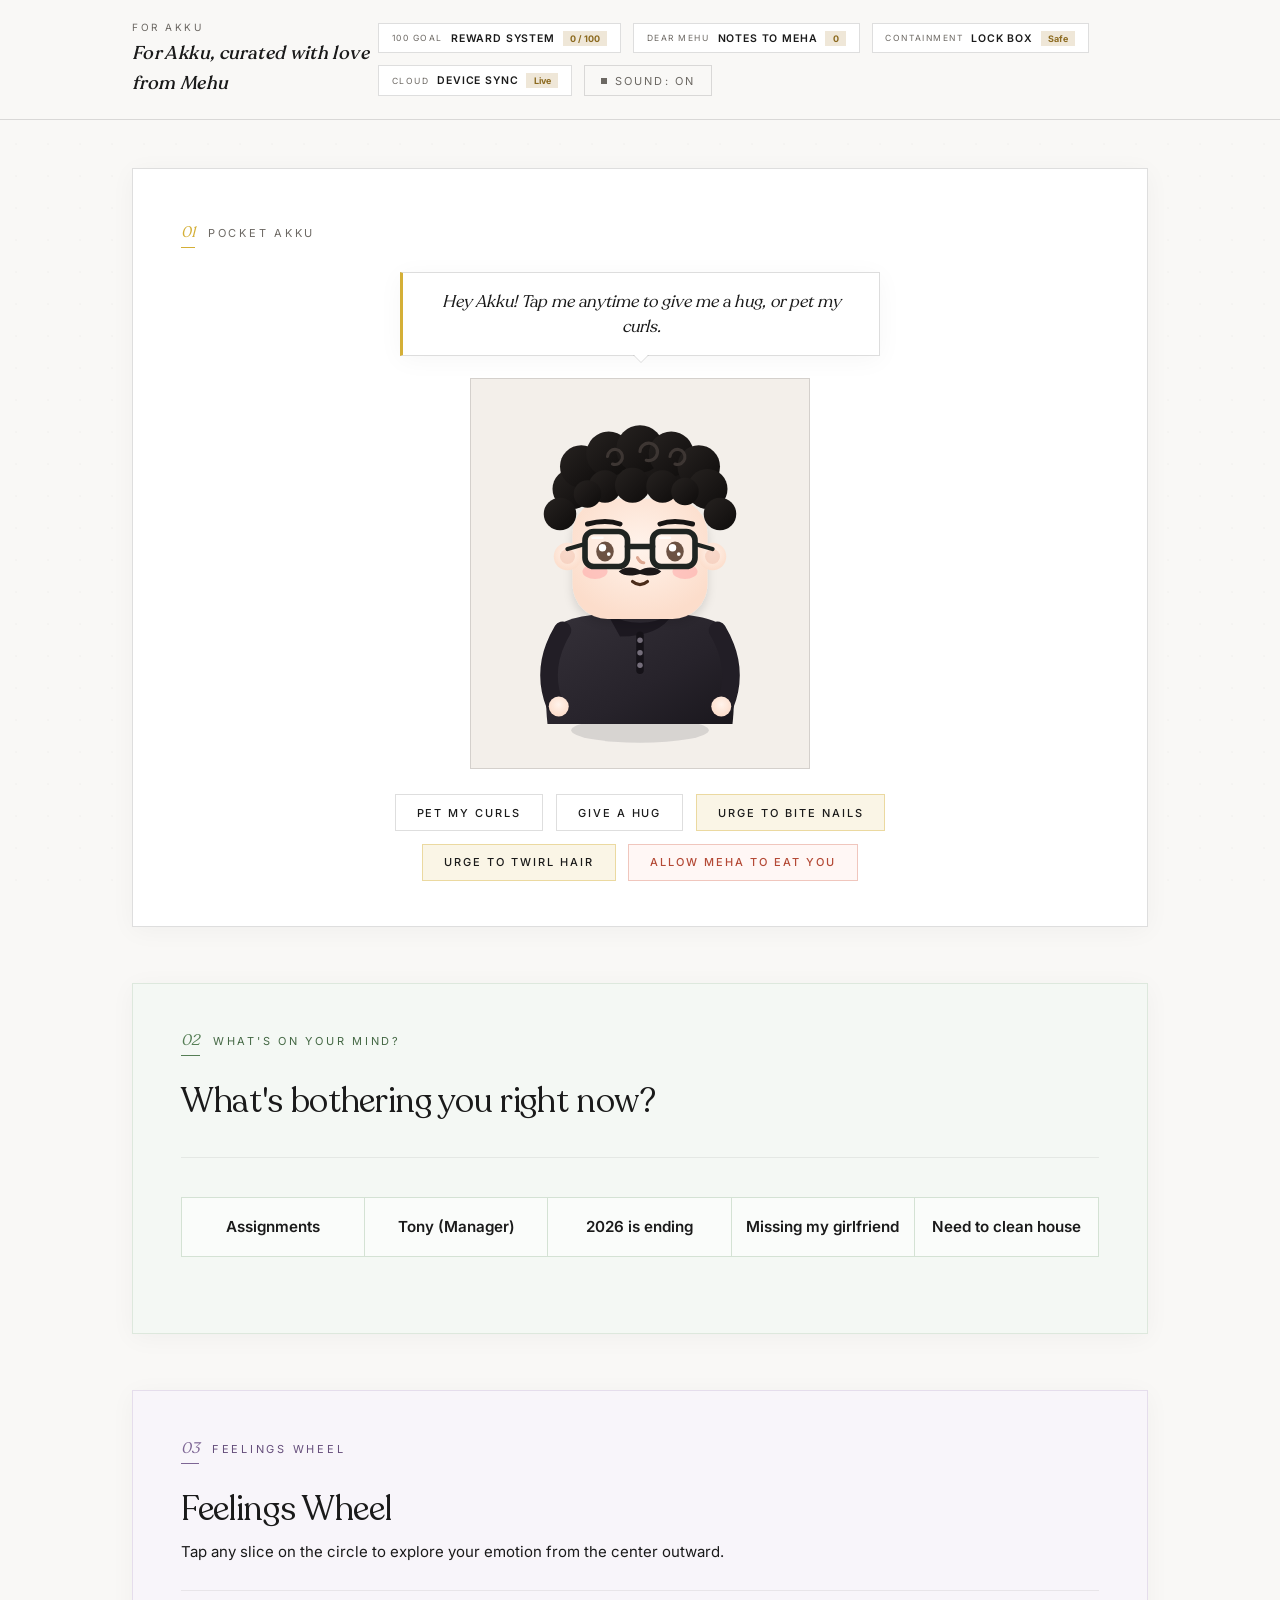
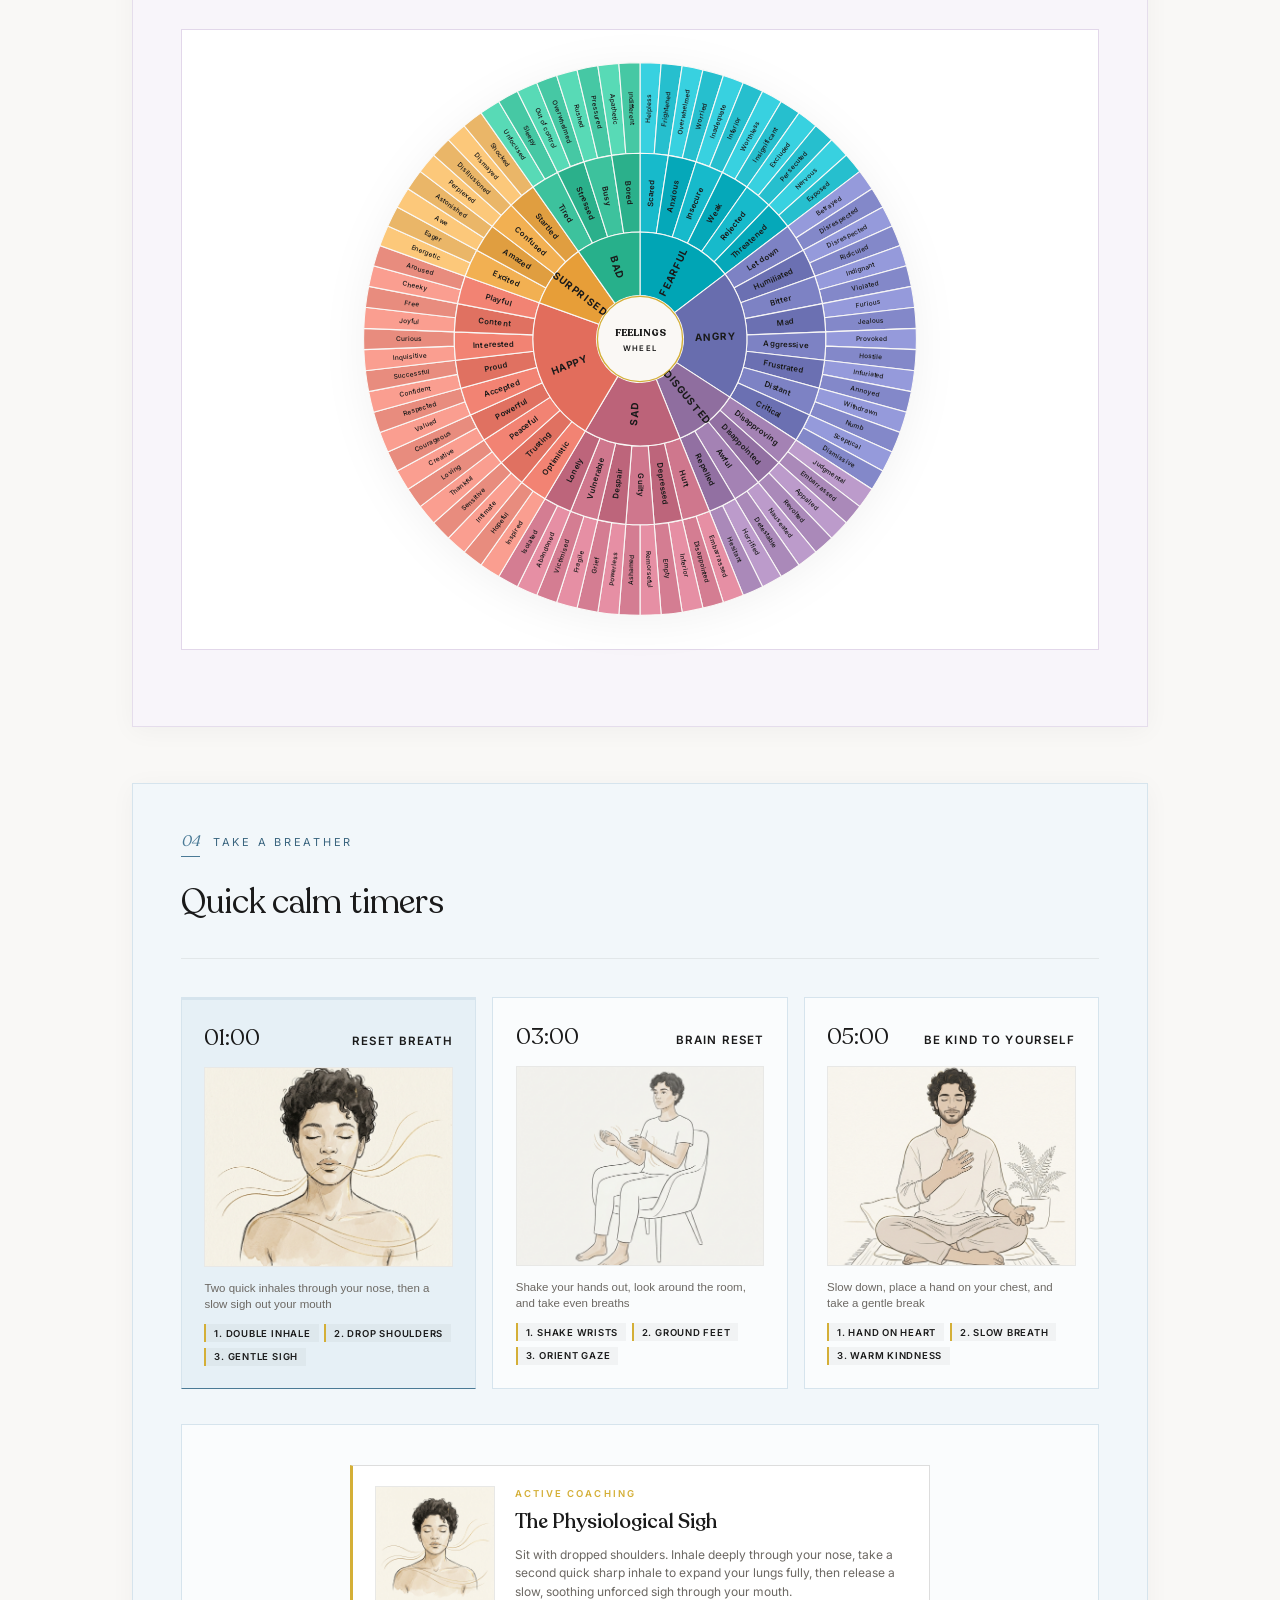
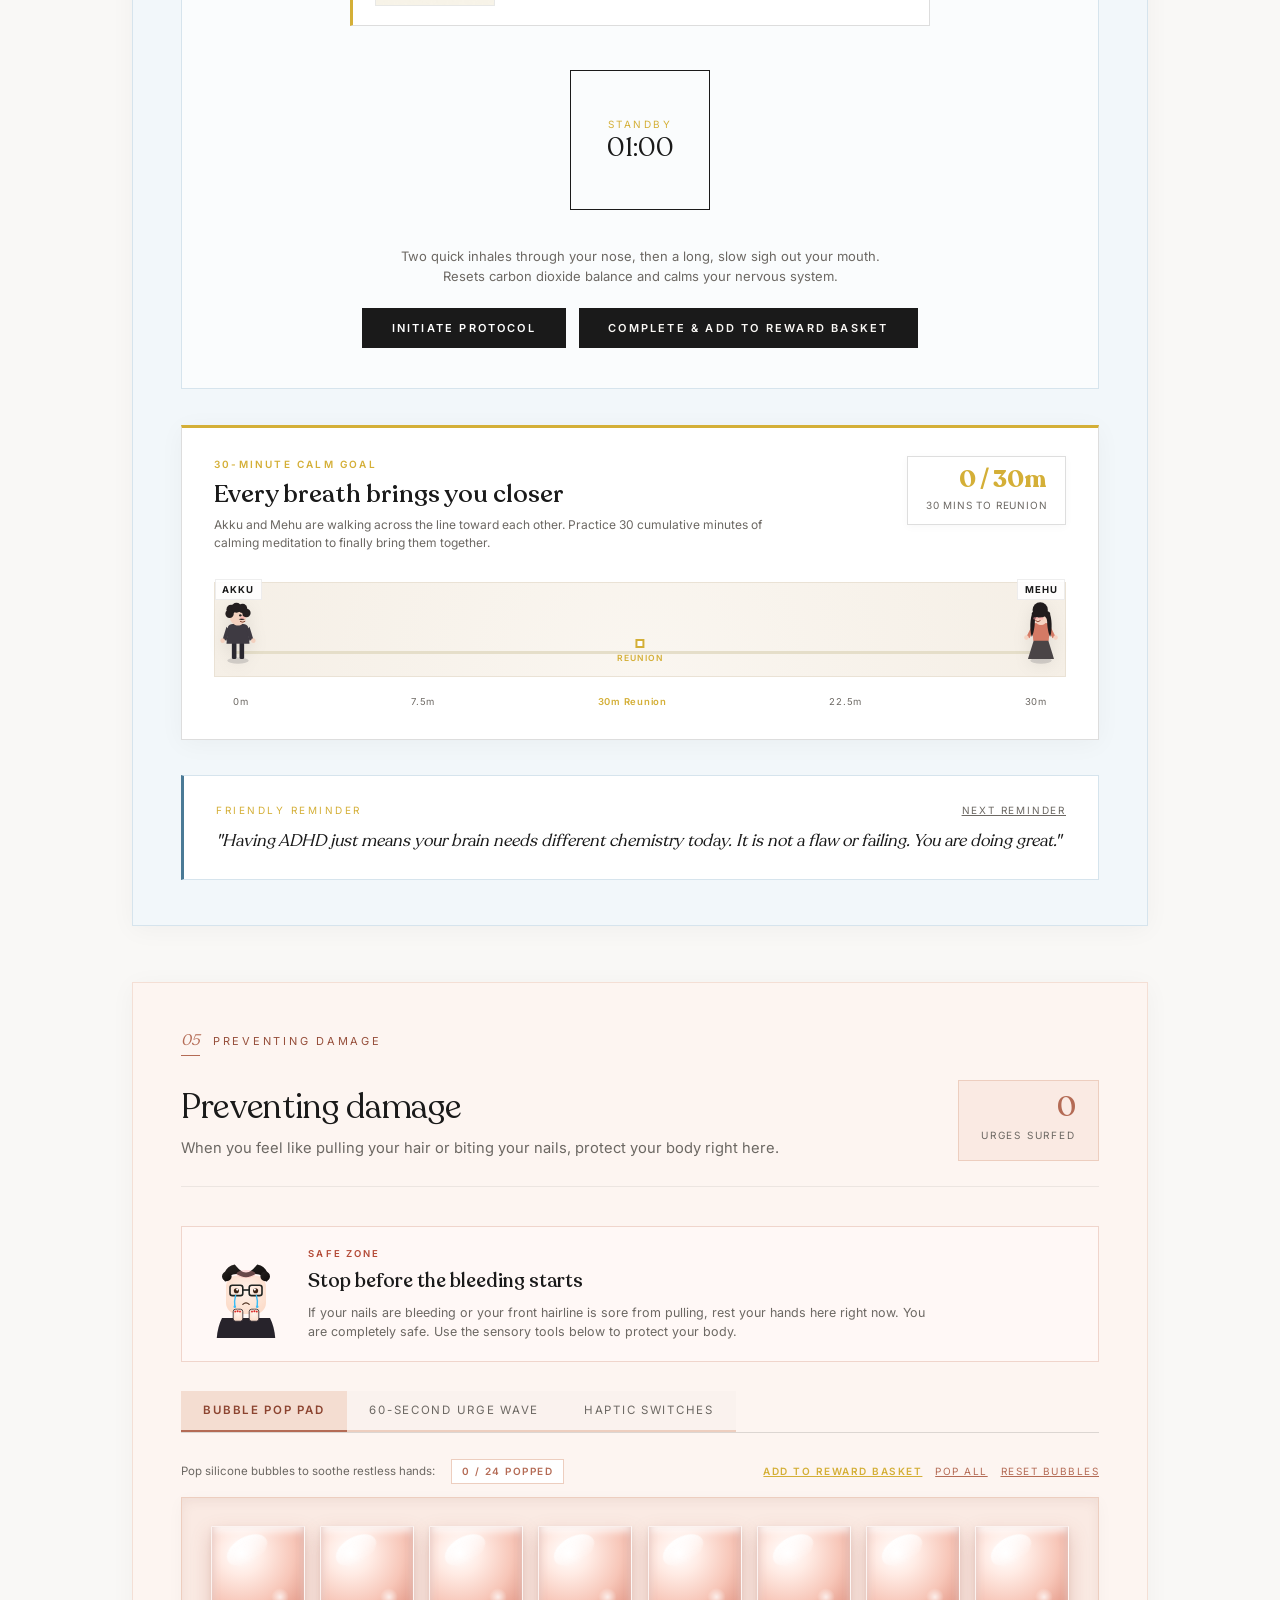
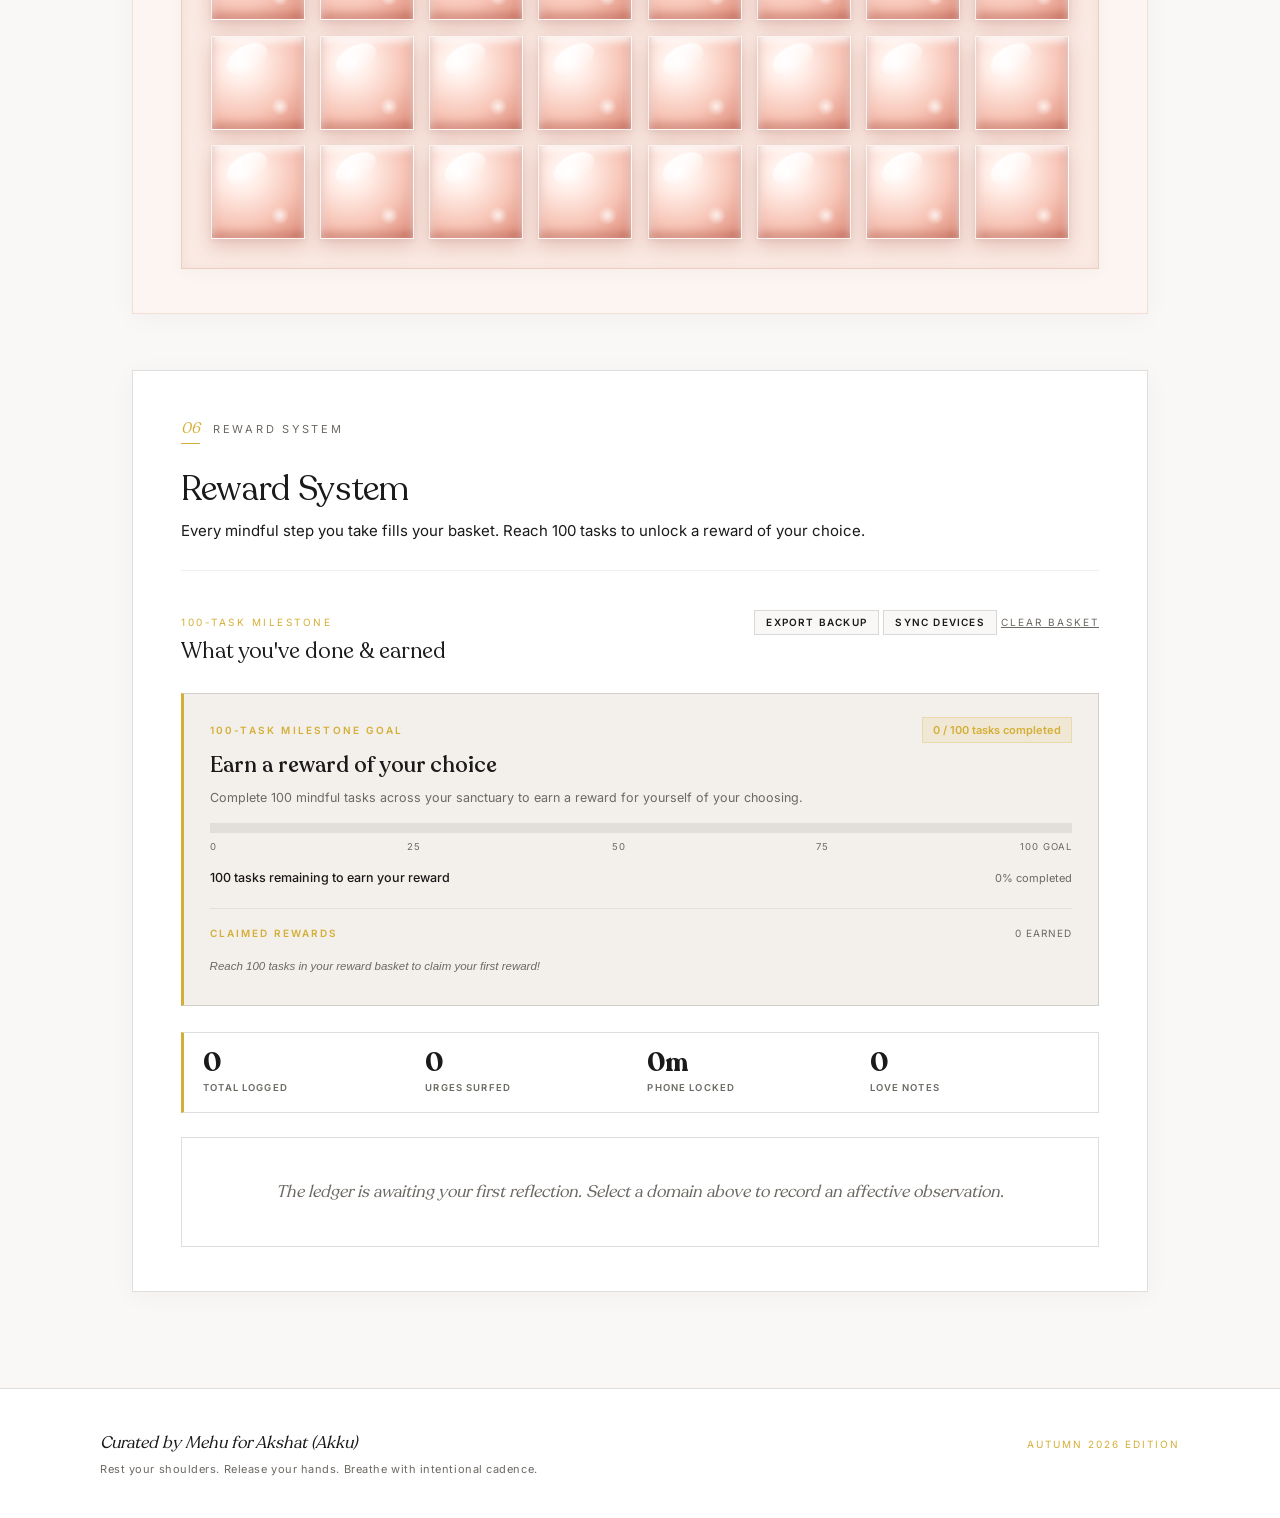
==== commit d571515c: "Move Reward System box to Section 06 as the final box on page" ====
--- a/akku-needs/index.html
+++ b/akku-needs/index.html
@@ -688,50 +688,6 @@
             <span>Add to reward basket</span>
           </button>
           <span id="journalDoneNotice" class="step-done-notice">Added to your reward basket!</span>
-        </div>
-      </div>
-
-      <!-- Reward System: Archival Basket & 100-Task Milestones -->
-      <div class="my-progress-archive" id="progressArchiveBox">
-        <div class="archive-header">
-          <div class="archive-title-meta">
-            <span class="archive-tag">100-Task Milestone</span>
-            <h3 class="archive-headline">Reward System: What you've done &amp; earned</h3>
-          </div>
-          <div class="archive-actions-header">
-            <button id="inpageExportBackupBtn" class="backup-pill-btn" title="Download backup of all progress and notes">Export Backup</button>
-            <button id="inpageSyncDeviceBtn" class="backup-pill-btn" title="Sync progress across laptop and phone">Sync Devices</button>
-            <button id="clearArchiveBtn" class="archive-clear-btn" title="Clear basket">Clear Basket</button>
-          </div>
-        </div>
-
-        <!-- 100-Task Reward Goal Tracker Card (In-Page) -->
-        <div class="reward-goal-tracker-card" id="inpageRewardTrackerCard">
-          <!-- Populated dynamically via app.js -->
-        </div>
-
-        <!-- Section 04 Summary Stats Ribbon -->
-        <div class="archive-stats-ribbon" id="archiveStatsRibbon">
-          <div class="archive-stat-item">
-            <span class="archive-stat-num" id="archStatTotal">0</span>
-            <span class="archive-stat-lbl">Total Logged</span>
-          </div>
-          <div class="archive-stat-item">
-            <span class="archive-stat-num" id="archStatStreak">0</span>
-            <span class="archive-stat-lbl">Urges Surfed</span>
-          </div>
-          <div class="archive-stat-item">
-            <span class="archive-stat-num" id="archStatFocus">0m</span>
-            <span class="archive-stat-lbl">Phone Locked</span>
-          </div>
-          <div class="archive-stat-item">
-            <span class="archive-stat-num" id="archStatNotes">0</span>
-            <span class="archive-stat-lbl">Love Notes</span>
-          </div>
-        </div>
-
-        <div class="archive-list" id="archiveEntriesList">
-          <!-- Dynamically populated or empty state -->
         </div>
       </div>
     </section>
@@ -1201,6 +1157,62 @@
       </div>
     </section>
 
+    <!-- Section 6: Reward System & 100-Task Milestones -->
+    <section class="editorial-card" id="rewardSystemSection">
+      <div class="section-meta">
+        <span class="meta-number">06</span>
+        <span class="meta-label">Reward System</span>
+      </div>
+
+      <div class="section-header-block">
+        <h2 class="section-headline">Reward System</h2>
+        <p class="editorial-sub-text">Every mindful step you take fills your basket. Reach 100 tasks to unlock a reward of your choice.</p>
+      </div>
+
+      <div class="my-progress-archive" id="progressArchiveBox" style="margin-top: 1.5rem; border-top: none; padding-top: 0;">
+        <div class="archive-header">
+          <div class="archive-title-meta">
+            <span class="archive-tag">100-Task Milestone</span>
+            <h3 class="archive-headline">What you've done &amp; earned</h3>
+          </div>
+          <div class="archive-actions-header">
+            <button id="inpageExportBackupBtn" class="backup-pill-btn" title="Download backup of all progress and notes">Export Backup</button>
+            <button id="inpageSyncDeviceBtn" class="backup-pill-btn" title="Sync progress across laptop and phone">Sync Devices</button>
+            <button id="clearArchiveBtn" class="archive-clear-btn" title="Clear basket">Clear Basket</button>
+          </div>
+        </div>
+
+        <!-- 100-Task Reward Goal Tracker Card (In-Page) -->
+        <div class="reward-goal-tracker-card" id="inpageRewardTrackerCard">
+          <!-- Populated dynamically via app.js -->
+        </div>
+
+        <!-- Summary Stats Ribbon -->
+        <div class="archive-stats-ribbon" id="archiveStatsRibbon">
+          <div class="archive-stat-item">
+            <span class="archive-stat-num" id="archStatTotal">0</span>
+            <span class="archive-stat-lbl">Total Logged</span>
+          </div>
+          <div class="archive-stat-item">
+            <span class="archive-stat-num" id="archStatStreak">0</span>
+            <span class="archive-stat-lbl">Urges Surfed</span>
+          </div>
+          <div class="archive-stat-item">
+            <span class="archive-stat-num" id="archStatFocus">0m</span>
+            <span class="archive-stat-lbl">Phone Locked</span>
+          </div>
+          <div class="archive-stat-item">
+            <span class="archive-stat-num" id="archStatNotes">0</span>
+            <span class="archive-stat-lbl">Love Notes</span>
+          </div>
+        </div>
+
+        <div class="archive-list" id="archiveEntriesList">
+          <!-- Dynamically populated or empty state -->
+        </div>
+      </div>
+    </section>
+
   </main>
 
   <!-- Editorial Footer -->
--- a/akku-needs/style.css
+++ b/akku-needs/style.css
@@ -1571,11 +1571,16 @@
   margin-top: 1rem;
 }
 
-/* My Progress Archive Log */
+/* Reward System Archive Log */
 .my-progress-archive {
-  margin-top: 3.5rem;
-  border-top: 2px solid var(--fg);
-  padding-top: 2rem;
+  margin-top: 1.5rem;
+  padding-top: 0;
+}
+
+#rewardSystemSection .my-progress-archive {
+  margin-top: 1.2rem;
+  border-top: none;
+  padding-top: 0;
 }
 
 .archive-header {
